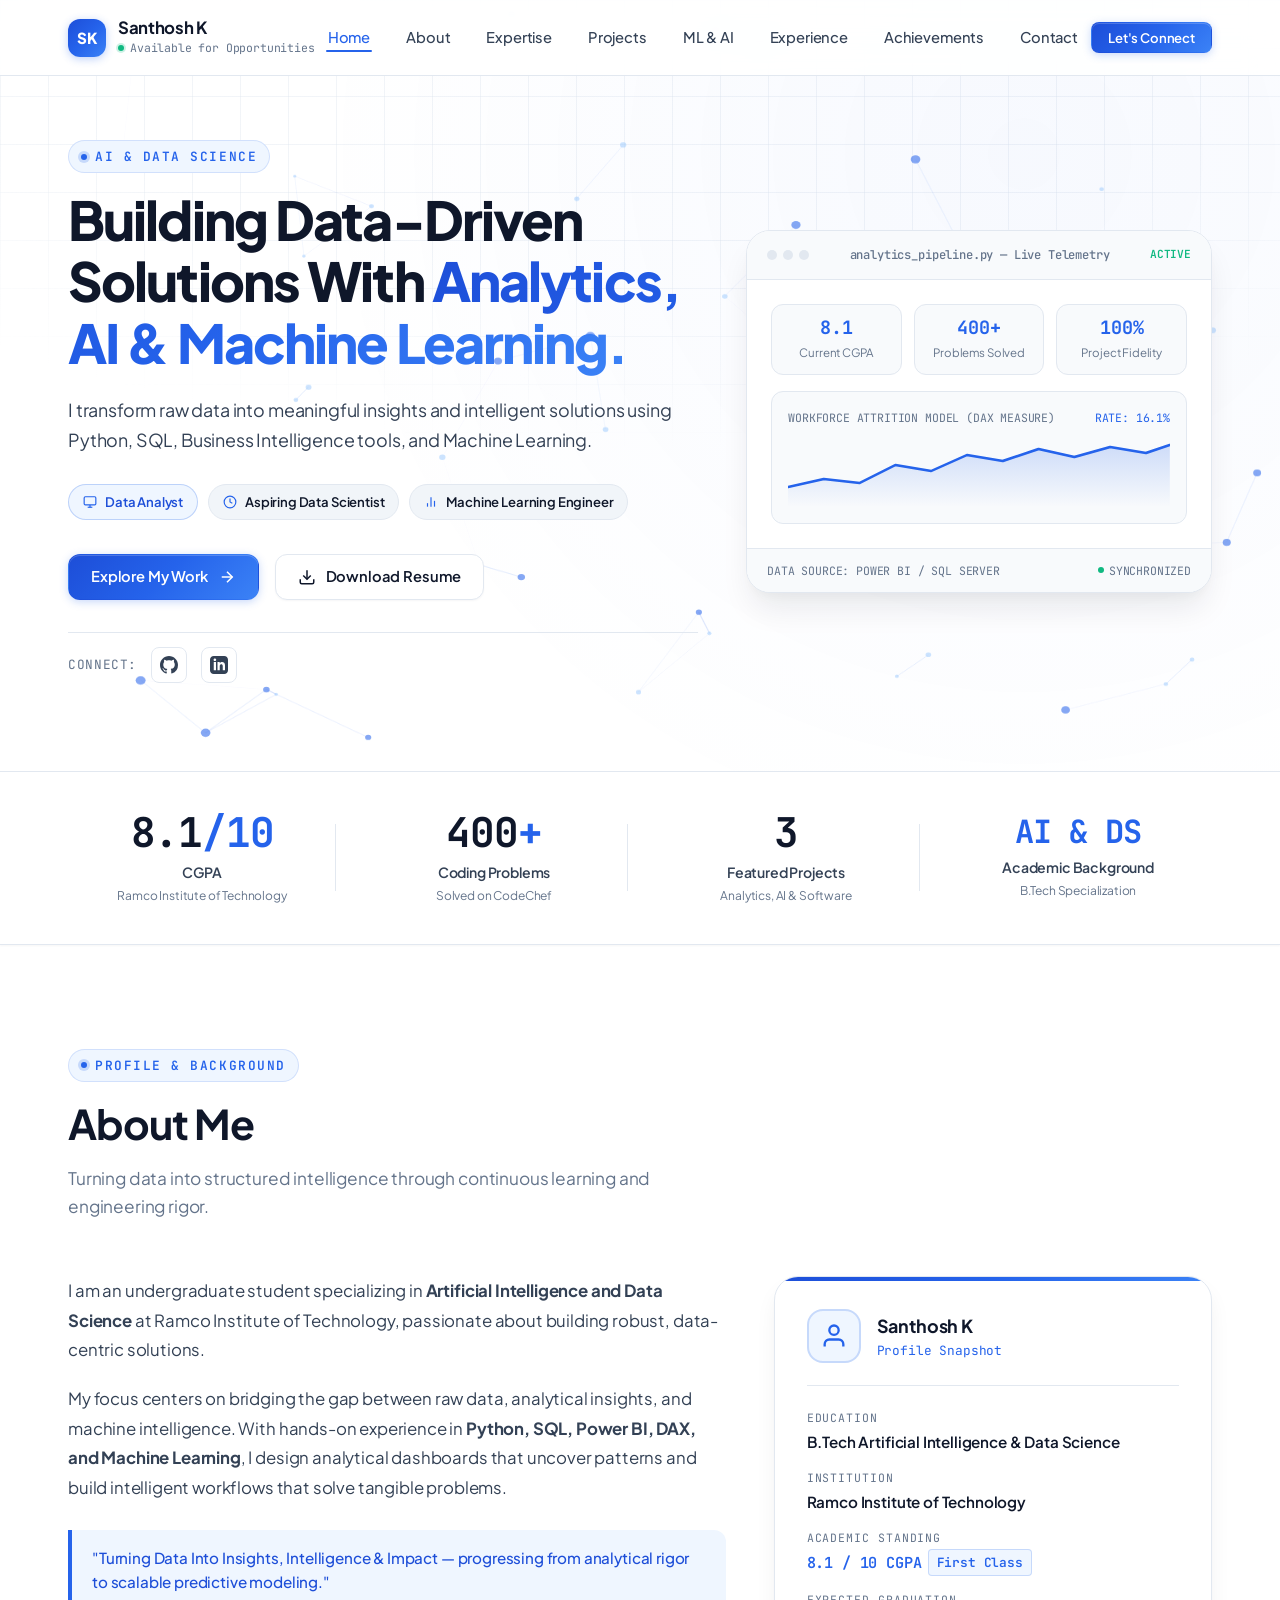
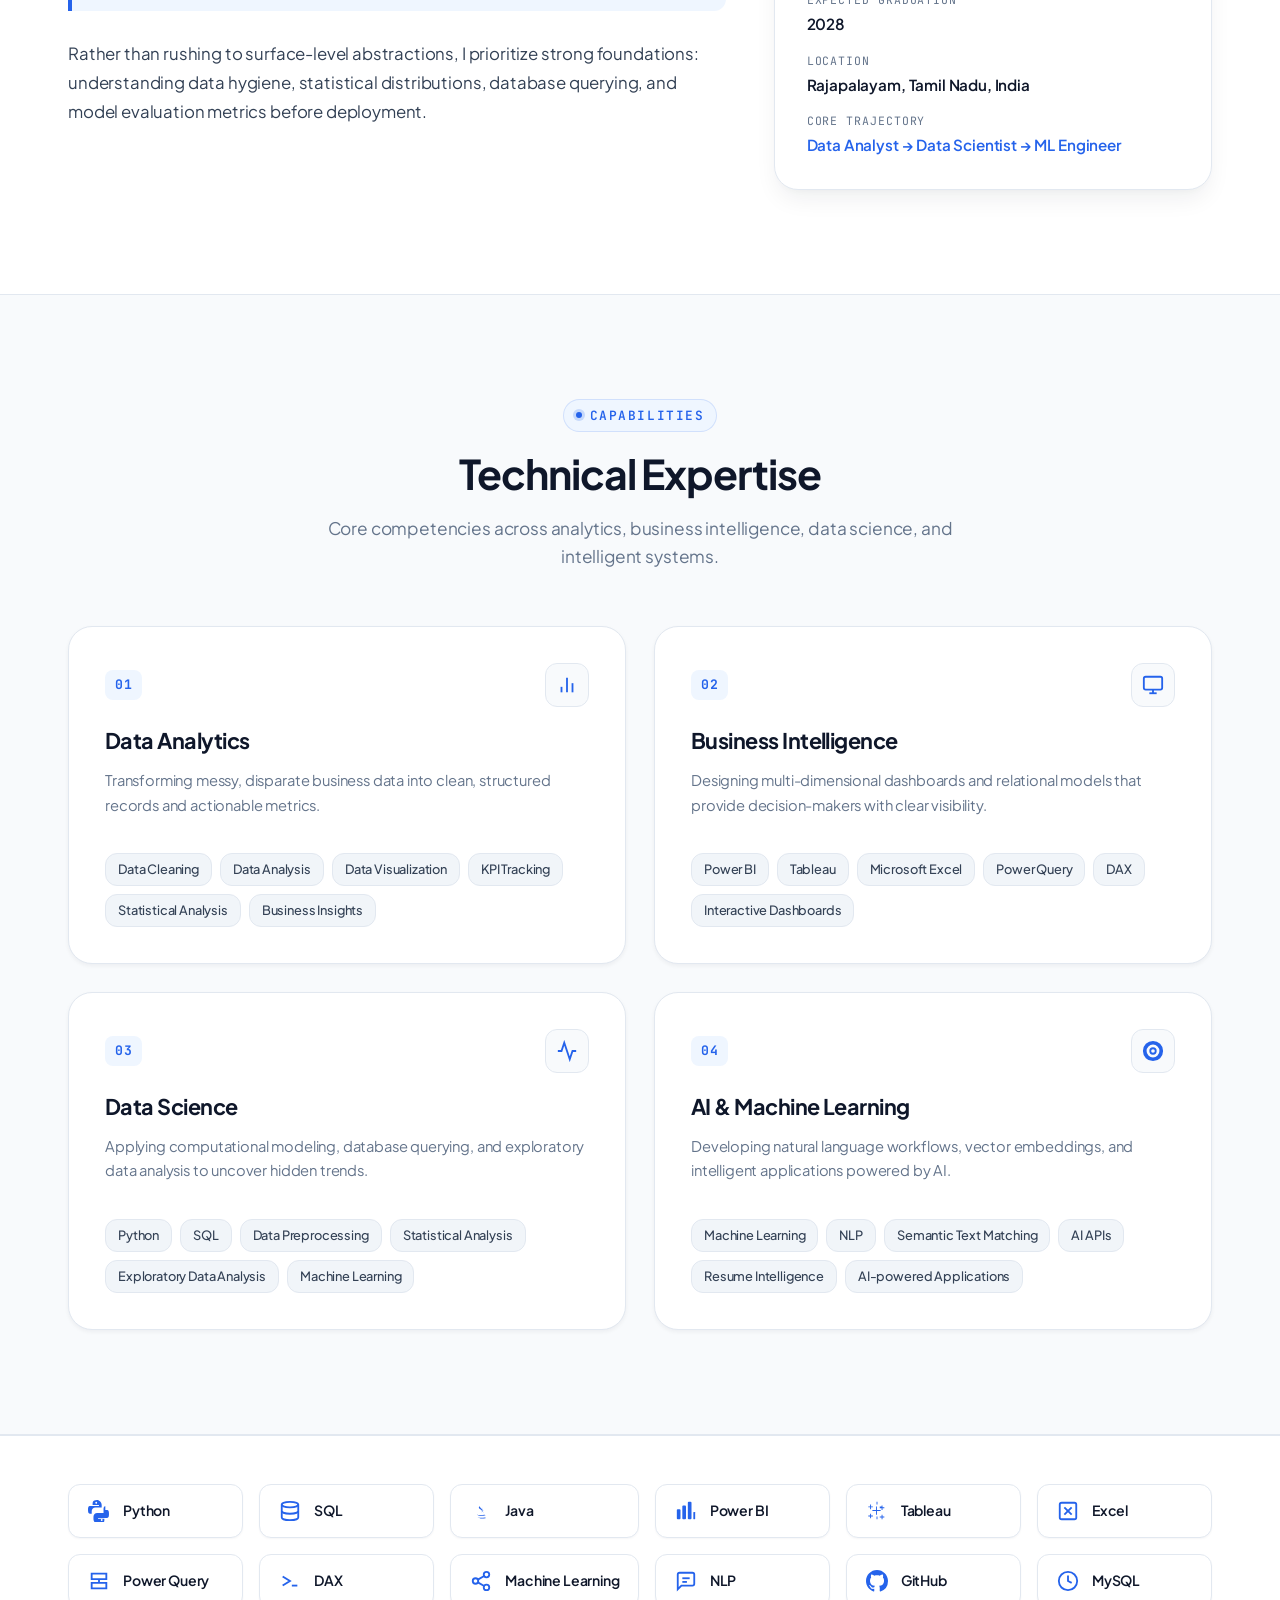
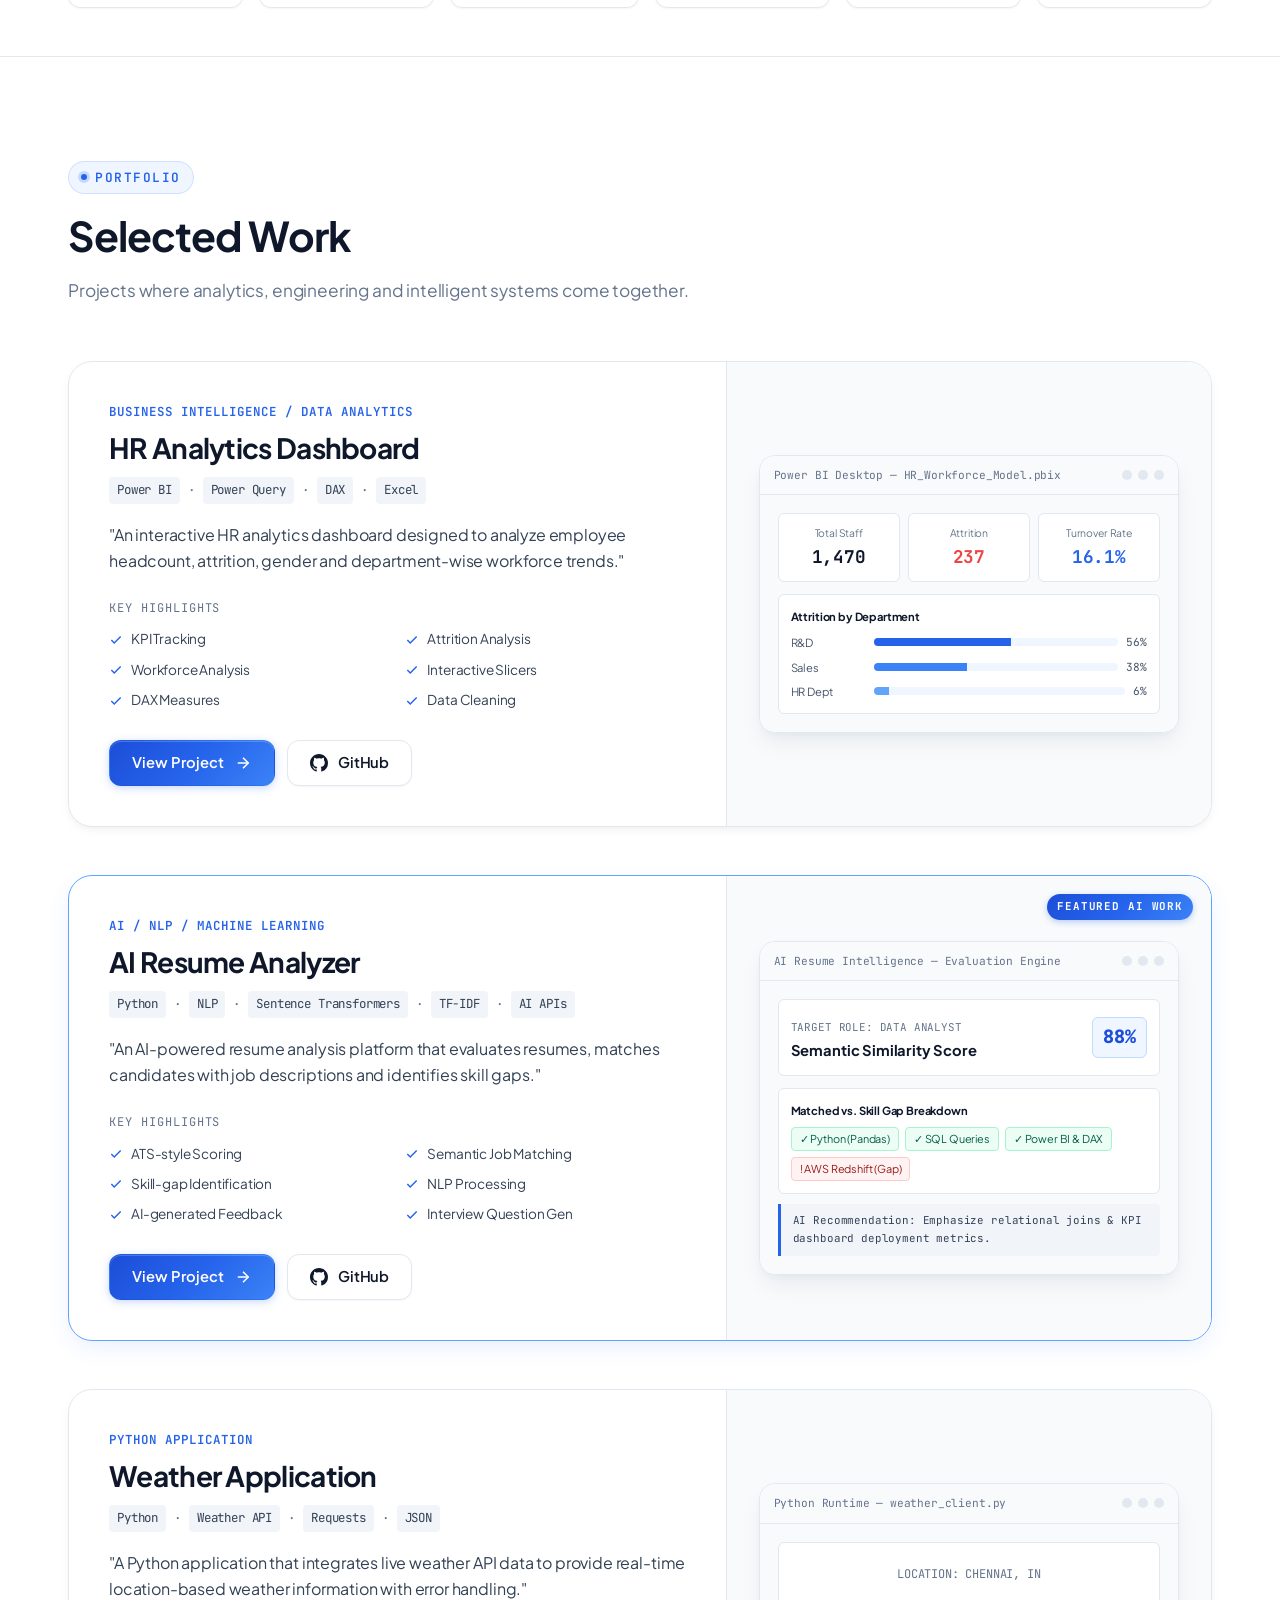
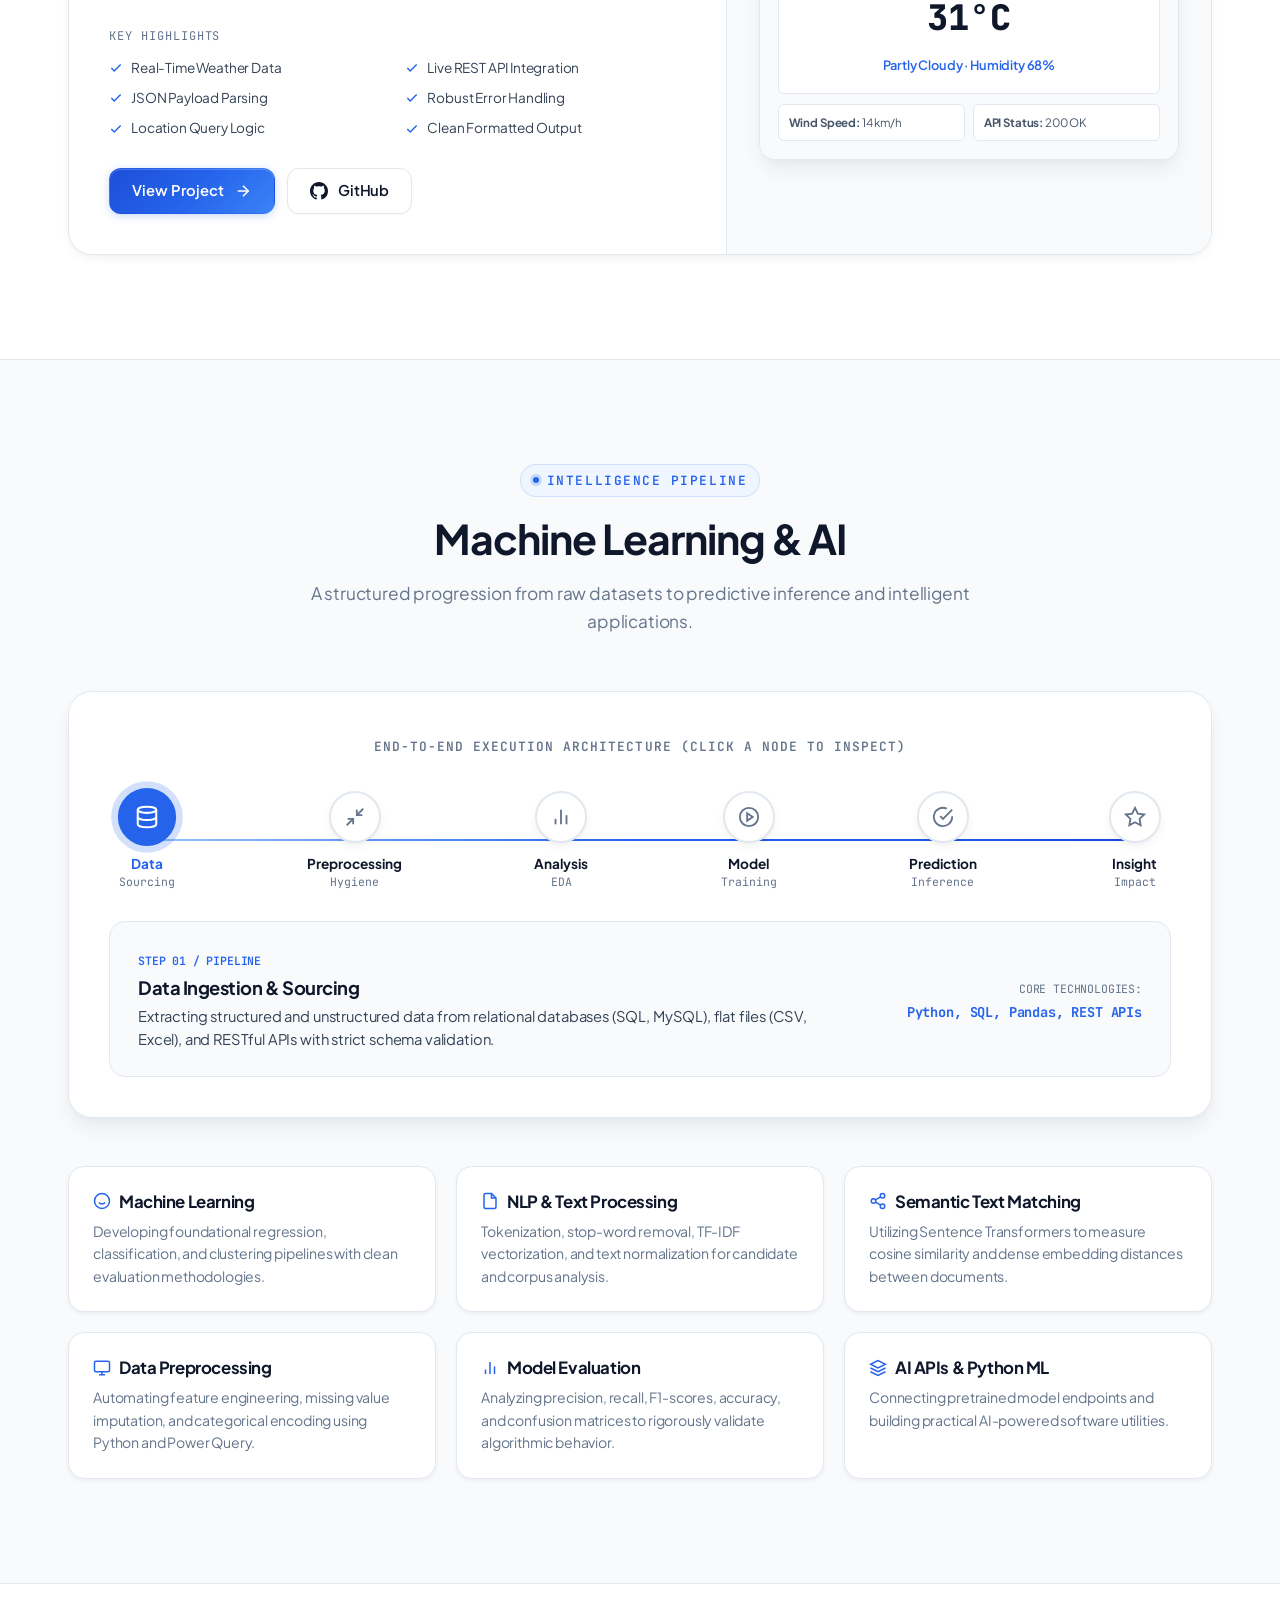
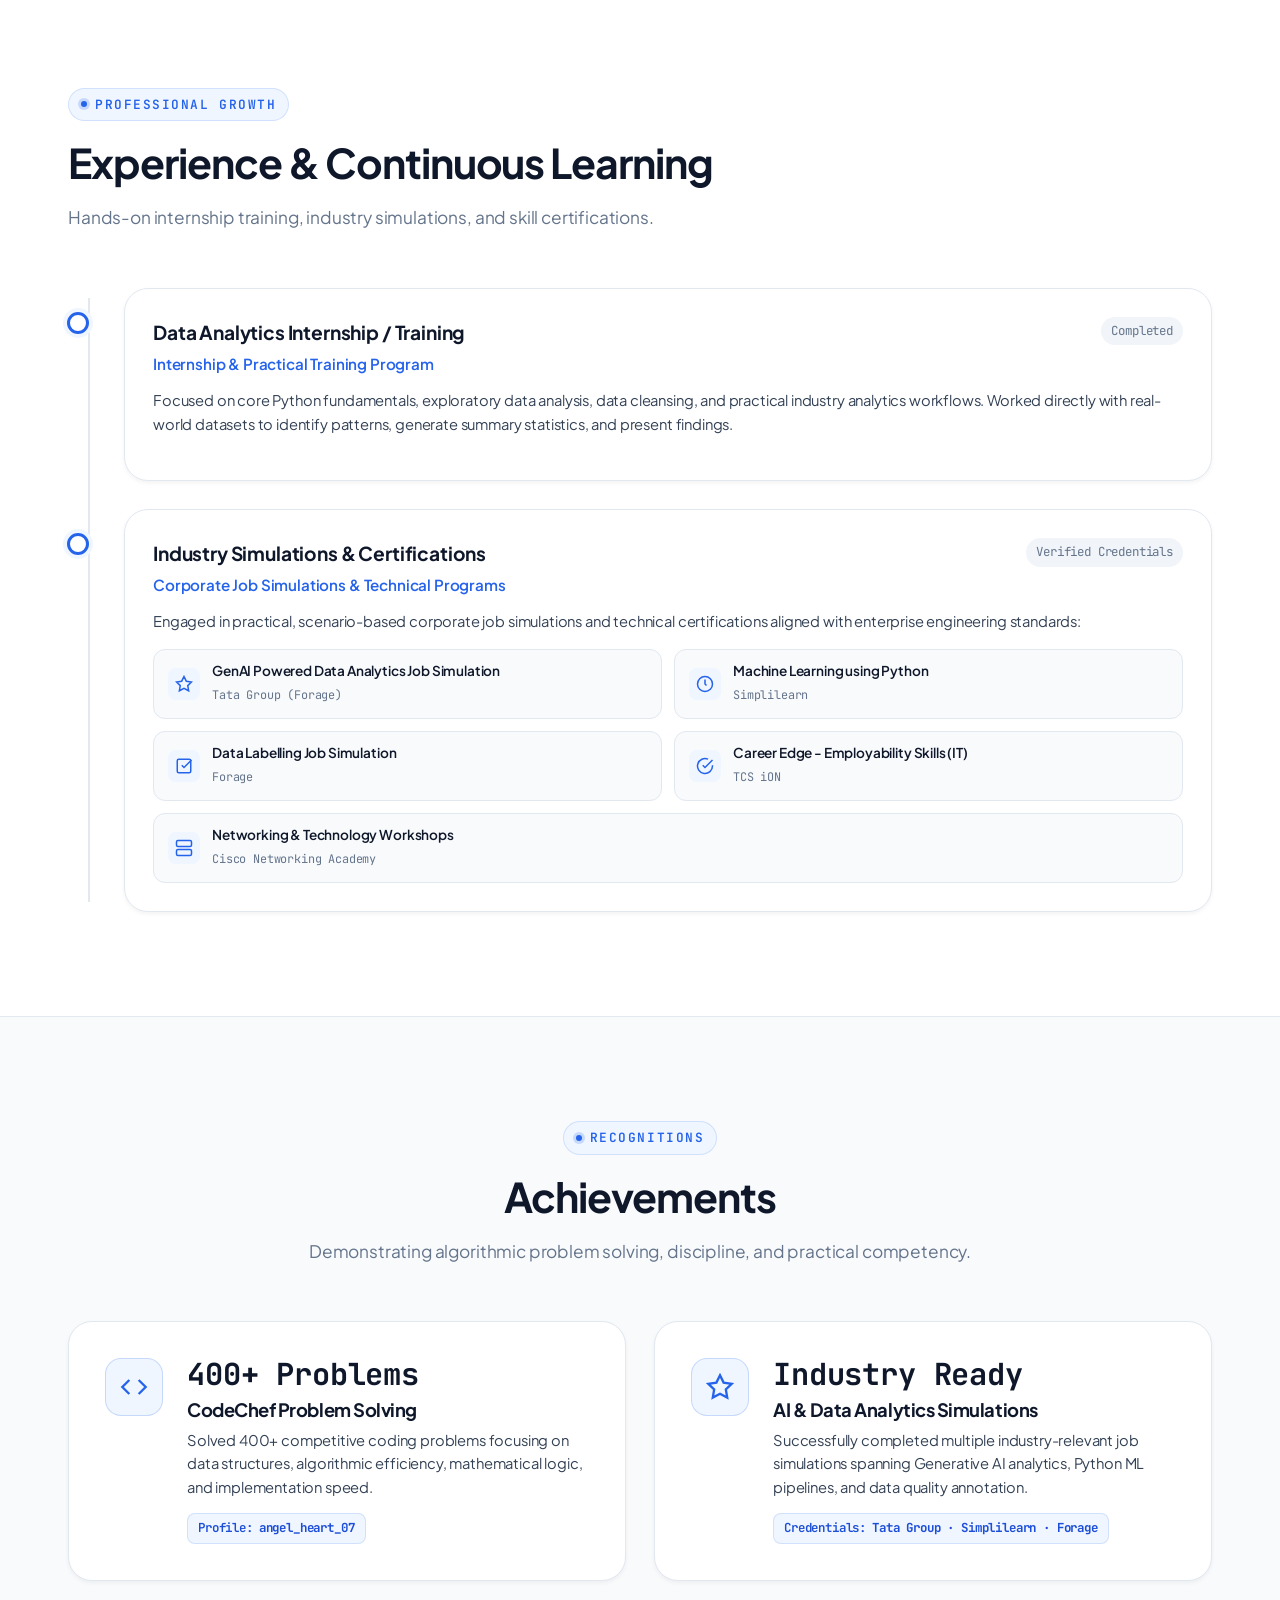
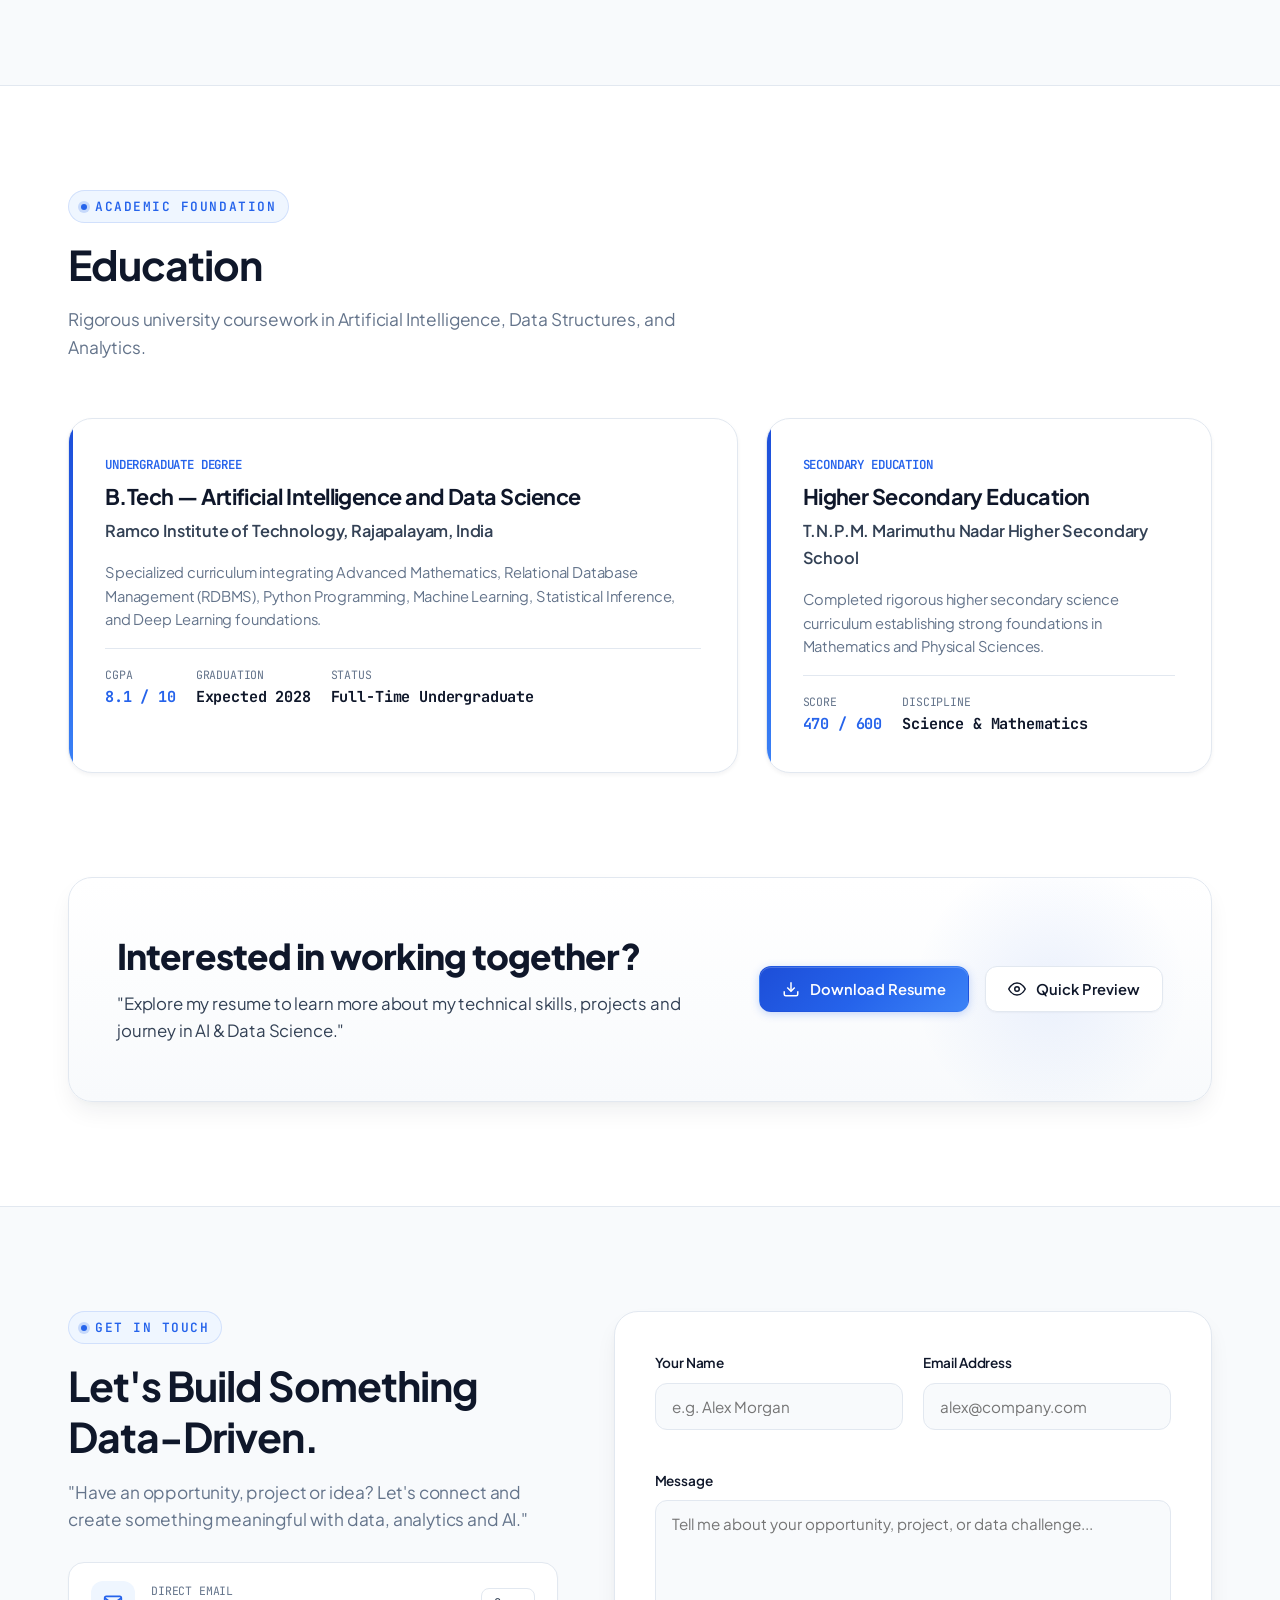
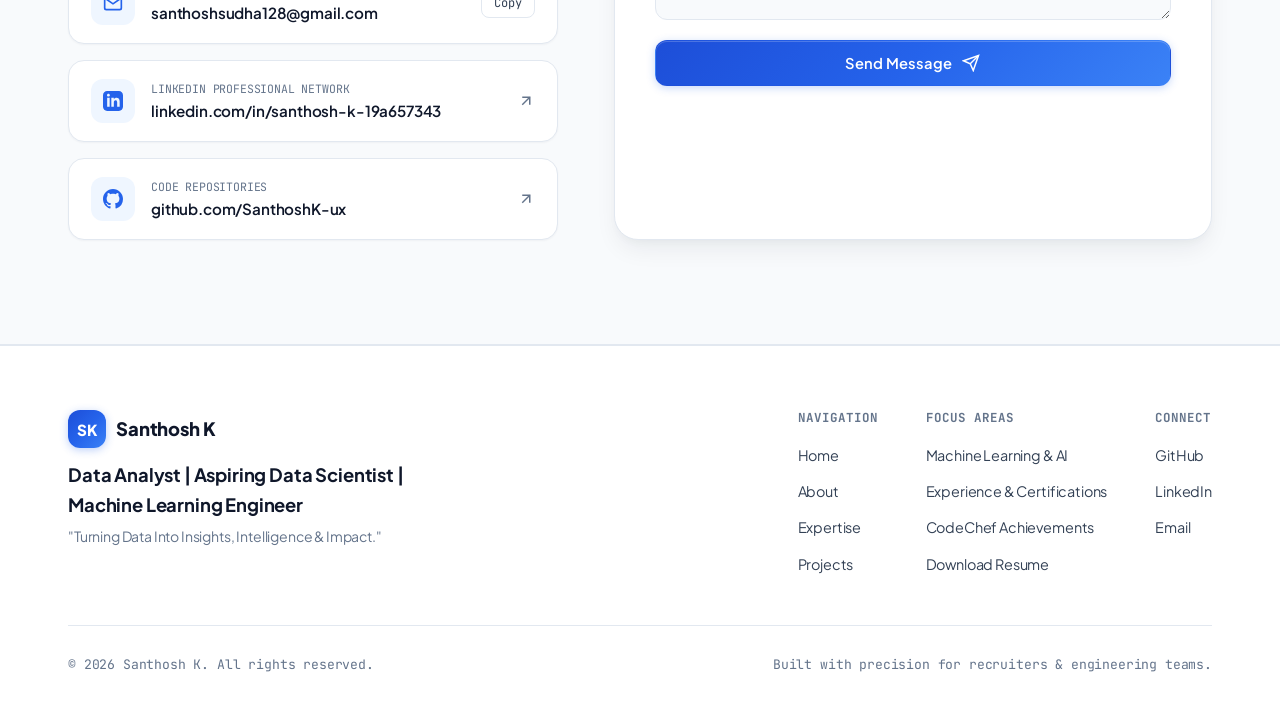
==== index.html @ 8a950679 "feat: premium production-ready personal portfolio for Santhosh K" ====
<!DOCTYPE html>
<html lang="en">
<head>
  <meta charset="UTF-8">
  <meta name="viewport" content="width=device-width, initial-scale=1.0">
  
  <!-- SEO & Social Meta Tags -->
  <title>Santhosh K | Data Analyst | Aspiring Data Scientist | Machine Learning Engineer</title>
  <meta name="description" content="Portfolio of Santhosh K — Data Analyst, Aspiring Data Scientist and Machine Learning Engineer focused on Python, SQL, Power BI, Machine Learning and AI.">
  <meta name="author" content="Santhosh K">
  <meta name="keywords" content="Santhosh K, Data Analyst, Aspiring Data Scientist, Machine Learning Engineer, Power BI, Python, SQL, DAX, AI, Ramco Institute of Technology">

  <!-- Open Graph / Facebook -->
  <meta property="og:type" content="website">
  <meta property="og:title" content="Santhosh K | Data Analyst | Aspiring Data Scientist | Machine Learning Engineer">
  <meta property="og:description" content="Turning Data Into Insights, Intelligence & Impact. Building data-driven solutions with Analytics, AI & Machine Learning.">
  <meta property="og:url" content="https://github.com/SanthoshK-ux">

  <!-- Fonts: Plus Jakarta Sans & JetBrains Mono -->
  <link rel="preconnect" href="https://fonts.googleapis.com">
  <link rel="preconnect" href="https://fonts.gstatic.com" crossorigin>
  <link href="https://fonts.googleapis.com/css2?family=Plus+Jakarta+Sans:wght@400;500;600;700;800&family=JetBrains+Mono:wght@400;500;600;700&display=swap" rel="stylesheet">

  <!-- Stylesheets -->
  <link rel="stylesheet" href="css/style.css">
  <link rel="stylesheet" href="css/responsive.css">

  <!-- Schema.org JSON-LD -->
  <script type="application/ld+json">
  {
    "@context": "https://schema.org",
    "@type": "Person",
    "name": "Santhosh K",
    "jobTitle": "Data Analyst | Aspiring Data Scientist | Machine Learning Engineer",
    "description": "Technically strong AI & Data Science student building real-world solutions across Data Analytics, Data Science, Machine Learning and AI.",
    "email": "santhoshsudha128@gmail.com",
    "url": "https://github.com/SanthoshK-ux",
    "sameAs": [
      "https://github.com/SanthoshK-ux",
      "https://linkedin.com/in/santhosh-k-19a657343"
    ],
    "alumniOf": {
      "@type": "CollegeOrUniversity",
      "name": "Ramco Institute of Technology"
    }
  }
  </script>
</head>
<body>

  <!-- ==========================================================================
       Sticky Premium Navbar
       ========================================================================== -->
  <header class="site-header" id="navbar">
    <div class="container nav-container">
      <!-- Monogram Brand Logo -->
      <a href="#home" class="brand" aria-label="Santhosh K Home">
        <div class="monogram">SK</div>
        <div class="brand-text">
          <span class="brand-name">Santhosh K</span>
          <span class="brand-status">
            <span class="status-indicator"></span>
            Available for Opportunities
          </span>
        </div>
      </a>

      <!-- Desktop Navigation Menu -->
      <nav aria-label="Main Navigation">
        <ul class="nav-menu" id="nav-menu">
          <li><a href="#home" class="nav-link active">Home</a></li>
          <li><a href="#about" class="nav-link">About</a></li>
          <li><a href="#expertise" class="nav-link">Expertise</a></li>
          <li><a href="#projects" class="nav-link">Projects</a></li>
          <li><a href="#machine-learning" class="nav-link">ML &amp; AI</a></li>
          <li><a href="#experience" class="nav-link">Experience</a></li>
          <li><a href="#achievements" class="nav-link">Achievements</a></li>
          <li><a href="#contact" class="nav-link">Contact</a></li>
        </ul>
      </nav>

      <!-- Right Header Actions -->
      <div class="nav-actions">
        <a href="#contact" class="btn btn-primary btn-sm">Let's Connect</a>
        <button class="mobile-menu-btn" id="mobile-menu-btn" aria-label="Toggle navigation menu" aria-expanded="false">
          <svg fill="none" stroke="currentColor" stroke-width="2" viewBox="0 0 24 24">
            <line x1="3" y1="12" x2="21" y2="12"></line>
            <line x1="3" y1="6" x2="21" y2="6"></line>
            <line x1="3" y1="18" x2="21" y2="18"></line>
          </svg>
        </button>
      </div>
    </div>
  </header>

  <main>
    <!-- ==========================================================================
         Hero Section
         ========================================================================== -->
    <section class="hero" id="home">
      <!-- Background Abstract Data Canvas -->
      <canvas id="hero-canvas"></canvas>

      <div class="container hero-grid">
        <div class="hero-content">
          <!-- Small Label -->
          <div class="eyebrow">
            <span class="eyebrow-dot"></span>
            AI &amp; DATA SCIENCE
          </div>

          <!-- Main Heading -->
          <h1 class="hero-heading">
            Building Data-Driven Solutions With <span class="highlight">Analytics, AI &amp; Machine Learning.</span>
          </h1>

          <!-- Supporting Text -->
          <p class="hero-lead">
            I transform raw data into meaningful insights and intelligent solutions using Python, SQL, Business Intelligence tools, and Machine Learning.
          </p>

          <!-- Professional Role Badges -->
          <div class="role-badges">
            <div class="role-badge primary">
              <svg fill="none" stroke="currentColor" stroke-width="2" viewBox="0 0 24 24">
                <rect x="2" y="3" width="20" height="14" rx="2" ry="2"></rect>
                <line x1="8" y1="21" x2="16" y2="21"></line>
                <line x1="12" y1="17" x2="12" y2="21"></line>
              </svg>
              Data Analyst
            </div>
            <div class="role-badge">
              <svg fill="none" stroke="currentColor" stroke-width="2" viewBox="0 0 24 24">
                <circle cx="12" cy="12" r="10"></circle>
                <path d="M12 6v6l4 2"></path>
              </svg>
              Aspiring Data Scientist
            </div>
            <div class="role-badge">
              <svg fill="none" stroke="currentColor" stroke-width="2" viewBox="0 0 24 24">
                <path d="M18 20V10"></path>
                <path d="M12 20V4"></path>
                <path d="M6 20v-6"></path>
              </svg>
              Machine Learning Engineer
            </div>
          </div>

          <!-- CTAs -->
          <div class="hero-ctas">
            <a href="#projects" class="btn btn-primary">
              Explore My Work
              <svg class="btn-icon" fill="none" stroke="currentColor" stroke-width="2" viewBox="0 0 24 24">
                <line x1="5" y1="12" x2="19" y2="12"></line>
                <polyline points="12 5 19 12 12 19"></polyline>
              </svg>
            </a>
            <a href="resume.html" class="btn btn-secondary" target="_blank" rel="noopener">
              <svg class="btn-icon" fill="none" stroke="currentColor" stroke-width="2" viewBox="0 0 24 24">
                <path d="M21 15v4a2 2 0 0 1-2 2H5a2 2 0 0 1-2-2v-4"></path>
                <polyline points="7 10 12 15 17 10"></polyline>
                <line x1="12" y1="15" x2="12" y2="3"></line>
              </svg>
              Download Resume
            </a>
          </div>

          <!-- Social Links -->
          <div class="hero-socials">
            <span class="hero-social-label">Connect:</span>
            <a href="https://github.com/SanthoshK-ux" target="_blank" rel="noopener" class="social-link" aria-label="GitHub Profile">
              <svg fill="currentColor" viewBox="0 0 24 24">
                <path d="M12 0C5.37 0 0 5.37 0 12c0 5.31 3.435 9.795 8.205 11.385.6.105.825-.255.825-.57 0-.285-.015-1.23-.015-2.235-3.015.555-3.795-.735-4.035-1.41-.135-.345-.72-1.41-1.23-1.695-.42-.225-1.02-.78-.015-.795.945-.015 1.62.87 1.845 1.23 1.08 1.815 2.805 1.305 3.495.99.105-.78.42-1.305.765-1.605-2.67-.3-5.46-1.335-5.46-5.925 0-1.305.465-2.385 1.23-3.225-.12-.3-.54-1.53.12-3.18 0 0 1.005-.315 3.3 1.23.96-.27 1.98-.405 3-.405s2.04.135 3 .405c2.295-1.56 3.3-1.23 3.3-1.23.66 1.65.24 2.88.12 3.18.765.84 1.23 1.905 1.23 3.225 0 4.605-2.805 5.625-5.475 5.925.435.375.81 1.095.81 2.22 0 1.605-.015 2.895-.015 3.3 0 .315.225.69.825.57A12.02 12.02 0 0024 12c0-6.63-5.37-12-12-12z"/>
              </svg>
            </a>
            <a href="https://linkedin.com/in/santhosh-k-19a657343" target="_blank" rel="noopener" class="social-link" aria-label="LinkedIn Profile">
              <svg fill="currentColor" viewBox="0 0 24 24">
                <path d="M19 0h-14c-2.761 0-5 2.239-5 5v14c0 2.761 2.239 5 5 5h14c2.762 0 5-2.239 5-5v-14c0-2.761-2.238-5-5-5zm-11 19h-3v-11h3v11zm-1.5-12.268c-.966 0-1.75-.79-1.75-1.764s.784-1.764 1.75-1.764 1.75.79 1.75 1.764-.783 1.764-1.75 1.764zm13.5 12.268h-3v-5.604c0-3.368-4-3.113-4 0v5.604h-3v-11h3v1.765c1.396-2.586 7-2.777 7 2.476v6.759z"/>
              </svg>
            </a>
          </div>
        </div>

        <!-- Hero Right Side - Live Product / Analytics Visual Card -->
        <div class="hero-visual-card">
          <div class="card-topbar">
            <div class="window-dots">
              <span></span>
              <span></span>
              <span></span>
            </div>
            <span class="card-topbar-title">analytics_pipeline.py — Live Telemetry</span>
            <span style="font-size: 0.7rem; color: #10B981; font-family: var(--font-mono); font-weight: 600;">ACTIVE</span>
          </div>

          <div class="card-body">
            <div class="pipeline-mini-preview">
              <div class="pipeline-kpis">
                <div class="pipeline-kpi">
                  <div class="pipeline-kpi-val">8.1</div>
                  <div class="pipeline-kpi-label">Current CGPA</div>
                </div>
                <div class="pipeline-kpi">
                  <div class="pipeline-kpi-val">400+</div>
                  <div class="pipeline-kpi-label">Problems Solved</div>
                </div>
                <div class="pipeline-kpi">
                  <div class="pipeline-kpi-val">100%</div>
                  <div class="pipeline-kpi-label">Project Fidelity</div>
                </div>
              </div>

              <!-- Sparkline Visual -->
              <div class="pipeline-graph">
                <div class="graph-label">
                  <span>WORKFORCE ATTRITION MODEL (DAX MEASURE)</span>
                  <span style="color: var(--accent-blue);">RATE: 16.1%</span>
                </div>
                <svg class="sparkline-svg" viewBox="0 0 320 70" preserveAspectRatio="none">
                  <!-- Gradient definition -->
                  <defs>
                    <linearGradient id="sparkline-fill" x1="0" y1="0" x2="0" y2="1">
                      <stop offset="0%" stop-color="#2563EB" stop-opacity="0.2"/>
                      <stop offset="100%" stop-color="#2563EB" stop-opacity="0.0"/>
                    </linearGradient>
                  </defs>
                  <!-- Area fill -->
                  <path d="M0,50 L30,42 L60,46 L90,28 L120,34 L150,18 L180,24 L210,12 L240,20 L270,10 L300,16 L320,8 L320,70 L0,70 Z" fill="url(#sparkline-fill)"/>
                  <!-- Stroke line -->
                  <polyline fill="none" stroke="#2563EB" stroke-width="2.5" stroke-linecap="round" stroke-linejoin="round"
                    points="0,50 30,42 60,46 90,28 120,34 150,18 180,24 210,12 240,20 270,10 300,16 320,8"/>
                </svg>
              </div>
            </div>
          </div>

          <div class="card-foot">
            <span>DATA SOURCE: POWER BI / SQL SERVER</span>
            <span style="display: flex; align-items: center; gap: 5px;">
              <span style="width: 6px; height: 6px; border-radius: 50%; background-color: #10B981;"></span>
              SYNCHRONIZED
            </span>
          </div>
        </div>
      </div>
    </section>

    <!-- ==========================================================================
         Trust / Quick Stats Strip
         ========================================================================== -->
    <section class="stats-strip" aria-label="Key Statistics">
      <div class="container">
        <div class="stats-grid">
          <!-- Stat 1: CGPA -->
          <div class="stat-item">
            <div class="stat-number">
              <span data-target="8.1" data-decimal="true" class="stat-number">8.1</span>
              <span class="stat-accent">/10</span>
            </div>
            <div class="stat-label">CGPA</div>
            <div class="stat-desc">Ramco Institute of Technology</div>
          </div>

          <!-- Stat 2: Coding Problems -->
          <div class="stat-item">
            <div class="stat-number">
              <span data-target="400" class="stat-number">400</span>
              <span class="stat-accent">+</span>
            </div>
            <div class="stat-label">Coding Problems</div>
            <div class="stat-desc">Solved on CodeChef</div>
          </div>

          <!-- Stat 3: Featured Projects -->
          <div class="stat-item">
            <div class="stat-number">
              <span data-target="3" class="stat-number">3</span>
            </div>
            <div class="stat-label">Featured Projects</div>
            <div class="stat-desc">Analytics, AI &amp; Software</div>
          </div>

          <!-- Stat 4: Academic Background -->
          <div class="stat-item">
            <div class="stat-number" style="font-size: clamp(1.6rem, 2.5vw, 2.2rem);">
              <span class="stat-accent">AI &amp; DS</span>
            </div>
            <div class="stat-label">Academic Background</div>
            <div class="stat-desc">B.Tech Specialization</div>
          </div>
        </div>
      </div>
    </section>

    <!-- ==========================================================================
         About Me Section
         ========================================================================== -->
    <section class="section" id="about">
      <div class="container">
        <div class="section-header">
          <div class="eyebrow">
            <span class="eyebrow-dot"></span>
            Profile &amp; Background
          </div>
          <h2 class="section-title">About Me</h2>
          <p class="section-subtitle">
            Turning data into structured intelligence through continuous learning and engineering rigor.
          </p>
        </div>

        <div class="about-grid">
          <!-- Left Column: Narrative -->
          <div class="about-narrative">
            <p>
              I am an undergraduate student specializing in <strong>Artificial Intelligence and Data Science</strong> at Ramco Institute of Technology, passionate about building robust, data-centric solutions.
            </p>
            <p>
              My focus centers on bridging the gap between raw data, analytical insights, and machine intelligence. With hands-on experience in <strong>Python, SQL, Power BI, DAX, and Machine Learning</strong>, I design analytical dashboards that uncover patterns and build intelligent workflows that solve tangible problems.
            </p>
            <div class="about-highlight-box">
              <p>
                "Turning Data Into Insights, Intelligence &amp; Impact — progressing from analytical rigor to scalable predictive modeling."
              </p>
            </div>
            <p>
              Rather than rushing to surface-level abstractions, I prioritize strong foundations: understanding data hygiene, statistical distributions, database querying, and model evaluation metrics before deployment.
            </p>
          </div>

          <!-- Right Column: Profile Snapshot Card -->
          <div class="profile-card">
            <div class="profile-card-header">
              <div class="profile-avatar">
                <svg fill="none" stroke="currentColor" stroke-width="2" viewBox="0 0 24 24">
                  <path d="M20 21v-2a4 4 0 0 0-4-4H8a4 4 0 0 0-4 4v2"></path>
                  <circle cx="12" cy="7" r="4"></circle>
                </svg>
              </div>
              <div>
                <div class="profile-title">Santhosh K</div>
                <div class="profile-subtitle">Profile Snapshot</div>
              </div>
            </div>

            <div class="profile-rows">
              <div class="profile-row">
                <span class="profile-row-label">Education</span>
                <span class="profile-row-value">B.Tech Artificial Intelligence &amp; Data Science</span>
              </div>

              <div class="profile-row">
                <span class="profile-row-label">Institution</span>
                <span class="profile-row-value">Ramco Institute of Technology</span>
              </div>

              <div class="profile-row">
                <span class="profile-row-label">Academic Standing</span>
                <span class="profile-row-value highlight-cgpa">
                  8.1 / 10 CGPA
                  <span class="cgpa-tag">First Class</span>
                </span>
              </div>

              <div class="profile-row">
                <span class="profile-row-label">Expected Graduation</span>
                <span class="profile-row-value">2028</span>
              </div>

              <div class="profile-row">
                <span class="profile-row-label">Location</span>
                <span class="profile-row-value">Rajapalayam, Tamil Nadu, India</span>
              </div>

              <div class="profile-row">
                <span class="profile-row-label">Core Trajectory</span>
                <span class="profile-row-value" style="color: var(--accent-blue);">Data Analyst → Data Scientist → ML Engineer</span>
              </div>
            </div>
          </div>
        </div>
      </div>
    </section>

    <!-- ==========================================================================
         Expertise Section
         ========================================================================== -->
    <section class="section section-alt" id="expertise">
      <div class="container">
        <div class="section-header center">
          <div class="eyebrow">
            <span class="eyebrow-dot"></span>
            Capabilities
          </div>
          <h2 class="section-title">Technical Expertise</h2>
          <p class="section-subtitle">
            Core competencies across analytics, business intelligence, data science, and intelligent systems.
          </p>
        </div>

        <div class="capabilities-grid">
          <!-- Card 01: Data Analytics -->
          <div class="capability-card">
            <div class="capability-top">
              <span class="capability-number">01</span>
              <div class="capability-icon-wrap">
                <svg fill="none" stroke="currentColor" stroke-width="2" viewBox="0 0 24 24">
                  <line x1="18" y1="20" x2="18" y2="10"></line>
                  <line x1="12" y1="20" x2="12" y2="4"></line>
                  <line x1="6" y1="20" x2="6" y2="14"></line>
                </svg>
              </div>
            </div>
            <h3 class="capability-title">Data Analytics</h3>
            <p style="color: var(--text-muted); font-size: 0.92rem; margin-bottom: 16px;">
              Transforming messy, disparate business data into clean, structured records and actionable metrics.
            </p>
            <div class="capability-pills">
              <span class="capability-pill">Data Cleaning</span>
              <span class="capability-pill">Data Analysis</span>
              <span class="capability-pill">Data Visualization</span>
              <span class="capability-pill">KPI Tracking</span>
              <span class="capability-pill">Statistical Analysis</span>
              <span class="capability-pill">Business Insights</span>
            </div>
          </div>

          <!-- Card 02: Business Intelligence -->
          <div class="capability-card">
            <div class="capability-top">
              <span class="capability-number">02</span>
              <div class="capability-icon-wrap">
                <svg fill="none" stroke="currentColor" stroke-width="2" viewBox="0 0 24 24">
                  <rect x="2" y="3" width="20" height="14" rx="2" ry="2"></rect>
                  <line x1="8" y1="21" x2="16" y2="21"></line>
                  <line x1="12" y1="17" x2="12" y2="21"></line>
                </svg>
              </div>
            </div>
            <h3 class="capability-title">Business Intelligence</h3>
            <p style="color: var(--text-muted); font-size: 0.92rem; margin-bottom: 16px;">
              Designing multi-dimensional dashboards and relational models that provide decision-makers with clear visibility.
            </p>
            <div class="capability-pills">
              <span class="capability-pill">Power BI</span>
              <span class="capability-pill">Tableau</span>
              <span class="capability-pill">Microsoft Excel</span>
              <span class="capability-pill">Power Query</span>
              <span class="capability-pill">DAX</span>
              <span class="capability-pill">Interactive Dashboards</span>
            </div>
          </div>

          <!-- Card 03: Data Science -->
          <div class="capability-card">
            <div class="capability-top">
              <span class="capability-number">03</span>
              <div class="capability-icon-wrap">
                <svg fill="none" stroke="currentColor" stroke-width="2" viewBox="0 0 24 24">
                  <polyline points="22 12 18 12 15 21 9 3 6 12 2 12"></polyline>
                </svg>
              </div>
            </div>
            <h3 class="capability-title">Data Science</h3>
            <p style="color: var(--text-muted); font-size: 0.92rem; margin-bottom: 16px;">
              Applying computational modeling, database querying, and exploratory data analysis to uncover hidden trends.
            </p>
            <div class="capability-pills">
              <span class="capability-pill">Python</span>
              <span class="capability-pill">SQL</span>
              <span class="capability-pill">Data Preprocessing</span>
              <span class="capability-pill">Statistical Analysis</span>
              <span class="capability-pill">Exploratory Data Analysis</span>
              <span class="capability-pill">Machine Learning</span>
            </div>
          </div>

          <!-- Card 04: AI & Machine Learning -->
          <div class="capability-card">
            <div class="capability-top">
              <span class="capability-number">04</span>
              <div class="capability-icon-wrap">
                <svg fill="none" stroke="currentColor" stroke-width="2" viewBox="0 0 24 24">
                  <path d="M12 2a10 10 0 1 0 10 10A10 10 0 0 0 12 2zm0 18a8 8 0 1 1 8-8 8 8 0 0 1-8 8z"></path>
                  <circle cx="12" cy="12" r="3"></circle>
                </svg>
              </div>
            </div>
            <h3 class="capability-title">AI &amp; Machine Learning</h3>
            <p style="color: var(--text-muted); font-size: 0.92rem; margin-bottom: 16px;">
              Developing natural language workflows, vector embeddings, and intelligent applications powered by AI.
            </p>
            <div class="capability-pills">
              <span class="capability-pill">Machine Learning</span>
              <span class="capability-pill">NLP</span>
              <span class="capability-pill">Semantic Text Matching</span>
              <span class="capability-pill">AI APIs</span>
              <span class="capability-pill">Resume Intelligence</span>
              <span class="capability-pill">AI-powered Applications</span>
            </div>
          </div>
        </div>
      </div>
    </section>

    <!-- ==========================================================================
         Technology Stack Section
         ========================================================================== -->
    <section class="tech-stack-section" aria-label="Technology Stack">
      <div class="container">
        <div class="tech-grid">
          <!-- Python -->
          <div class="tech-badge">
            <div class="tech-icon">
              <svg viewBox="0 0 24 24" width="22" height="22" fill="#2563EB">
                <path d="M11.922 0c-3.177 0-4.974.288-5.94 1.137-.968.848-.968 2.378-.968 4.316h6.908v.993H2.086c-1.938 0-2.086 2.383-2.086 4.32 0 1.938.148 4.32 2.086 4.32h1.968v-2.977c0-2.164 1.83-3.96 3.996-3.96h6.879V5.453c0-2.915-2.535-5.453-5.007-5.453zm-2.97 1.986a.994.994 0 1 1 0 1.987.994.994 0 0 1 0-1.987zm9.957 4.966c-1.938 0-1.968 2.378-1.968 4.316v2.977H9.96c-2.166 0-3.996 1.796-3.996 3.96v2.668c0 2.915 2.535 5.126 5.007 5.126 3.177 0 4.974-.288 5.94-1.137.968-.848.968-2.378.968-4.316h-6.908v-.993h9.836c1.938 0 2.086-2.383 2.086-4.32 0-1.938-.148-4.32-2.086-4.32H18.91V11.23h-.002v-4.28zm-3.97 13.904a.994.994 0 1 1 0 1.987.994.994 0 0 1 0-1.987z"/>
              </svg>
            </div>
            <span class="tech-name">Python</span>
          </div>

          <!-- SQL -->
          <div class="tech-badge">
            <div class="tech-icon">
              <svg viewBox="0 0 24 24" width="22" height="22" fill="none" stroke="#2563EB" stroke-width="2">
                <ellipse cx="12" cy="5" rx="9" ry="3"></ellipse>
                <path d="M21 12c0 1.66-4 3-9 3s-9-1.34-9-3"></path>
                <path d="M3 5v14c0 1.66 4 3 9 3s9-1.34 9-3V5"></path>
              </svg>
            </div>
            <span class="tech-name">SQL</span>
          </div>

          <!-- Java -->
          <div class="tech-badge">
            <div class="tech-icon">
              <svg viewBox="0 0 24 24" width="22" height="22" fill="#2563EB">
                <path d="M8.851 18.56s-.917.534.667.708c2.309.253 4.103.205 6.787-.22 0 0 .58.359 1.278.472-3.834 1.34-8.732.612-8.732-.96zm-1.02-3.132s-.886.691.559.883c1.886.25 4.67.241 7.734-.213 0 0 .398.383.993.469-4.545 1.258-9.286.417-9.286-1.139zm7.042-3.818c.615 1.583-1.637 3.013-1.637 3.013s2.213-.807 1.637-2.355c-.521-1.396-2.585-2.28-1.503-3.791.001 0-1.664 1.118 1.503 3.133zm-4.321-4.839s-2.127 1.503.284 3.036c1.886 1.196 2.915 2.126 1.886 3.659 0 0 1.637-1.169.83-2.616-.83-1.493-2.571-2.203-3.0-4.079z"/>
              </svg>
            </div>
            <span class="tech-name">Java</span>
          </div>

          <!-- Power BI -->
          <div class="tech-badge">
            <div class="tech-icon">
              <svg viewBox="0 0 24 24" width="22" height="22" fill="#2563EB">
                <rect x="2" y="10" width="4" height="11" rx="1"></rect>
                <rect x="8" y="6" width="4" height="15" rx="1"></rect>
                <rect x="14" y="2" width="4" height="19" rx="1"></rect>
                <rect x="20" y="13" width="2" height="8" rx="0.5"></rect>
              </svg>
            </div>
            <span class="tech-name">Power BI</span>
          </div>

          <!-- Tableau -->
          <div class="tech-badge">
            <div class="tech-icon">
              <svg viewBox="0 0 24 24" width="22" height="22" fill="#2563EB">
                <path d="M11.5 2v3h1V2h-1zm-6 3v2h2v1h-2v2h-1v-2h-2V7h2V5h1zm12.5 1v2h2v1h-2v2h-1V9h-2V7h2V6h1zM11 7v4H7v1h4v4h1v-4h4v-1h-4V7h-1zm-5.5 8v2h2v1h-2v2h-1v-2h-2v-1h2v-2h1zm12.5 1v2h2v1h-2v2h-1v-2h-2v-1h2v-2h1zM11.5 18v3h1v-3h-1z"/>
              </svg>
            </div>
            <span class="tech-name">Tableau</span>
          </div>

          <!-- Excel -->
          <div class="tech-badge">
            <div class="tech-icon">
              <svg viewBox="0 0 24 24" width="22" height="22" fill="none" stroke="#2563EB" stroke-width="2">
                <rect x="3" y="3" width="18" height="18" rx="2"></rect>
                <line x1="8" y1="8" x2="16" y2="16"></line>
                <line x1="16" y1="8" x2="8" y2="16"></line>
              </svg>
            </div>
            <span class="tech-name">Excel</span>
          </div>

          <!-- Power Query -->
          <div class="tech-badge">
            <div class="tech-icon">
              <svg viewBox="0 0 24 24" width="22" height="22" fill="none" stroke="#2563EB" stroke-width="2">
                <path d="M4 4h16v6H4z"></path>
                <path d="M4 14h16v6H4z"></path>
                <line x1="12" y1="10" x2="12" y2="14"></line>
              </svg>
            </div>
            <span class="tech-name">Power Query</span>
          </div>

          <!-- DAX -->
          <div class="tech-badge">
            <div class="tech-icon">
              <svg viewBox="0 0 24 24" width="22" height="22" fill="none" stroke="#2563EB" stroke-width="2">
                <path d="M4 7l8 5-8 5"></path>
                <line x1="14" y1="17" x2="20" y2="17"></line>
              </svg>
            </div>
            <span class="tech-name">DAX</span>
          </div>

          <!-- Machine Learning -->
          <div class="tech-badge">
            <div class="tech-icon">
              <svg viewBox="0 0 24 24" width="22" height="22" fill="none" stroke="#2563EB" stroke-width="2">
                <circle cx="18" cy="5" r="3"></circle>
                <circle cx="6" cy="12" r="3"></circle>
                <circle cx="18" cy="19" r="3"></circle>
                <line x1="8.59" y1="13.51" x2="15.42" y2="17.49"></line>
                <line x1="15.41" y1="6.51" x2="8.59" y2="10.49"></line>
              </svg>
            </div>
            <span class="tech-name">Machine Learning</span>
          </div>

          <!-- NLP -->
          <div class="tech-badge">
            <div class="tech-icon">
              <svg viewBox="0 0 24 24" width="22" height="22" fill="none" stroke="#2563EB" stroke-width="2">
                <path d="M21 15a2 2 0 0 1-2 2H7l-4 4V5a2 2 0 0 1 2-2h14a2 2 0 0 1 2 2z"></path>
                <line x1="8" y1="9" x2="16" y2="9"></line>
                <line x1="8" y1="13" x2="13" y2="13"></line>
              </svg>
            </div>
            <span class="tech-name">NLP</span>
          </div>

          <!-- GitHub -->
          <div class="tech-badge">
            <div class="tech-icon">
              <svg viewBox="0 0 24 24" width="22" height="22" fill="#2563EB">
                <path d="M12 0C5.37 0 0 5.37 0 12c0 5.31 3.435 9.795 8.205 11.385.6.105.825-.255.825-.57 0-.285-.015-1.23-.015-2.235-3.015.555-3.795-.735-4.035-1.41-.135-.345-.72-1.41-1.23-1.695-.42-.225-1.02-.78-.015-.795.945-.015 1.62.87 1.845 1.23 1.08 1.815 2.805 1.305 3.495.99.105-.78.42-1.305.765-1.605-2.67-.3-5.46-1.335-5.46-5.925 0-1.305.465-2.385 1.23-3.225-.12-.3-.54-1.53.12-3.18 0 0 1.005-.315 3.3 1.23.96-.27 1.98-.405 3-.405s2.04.135 3 .405c2.295-1.56 3.3-1.23 3.3-1.23.66 1.65.24 2.88.12 3.18.765.84 1.23 1.905 1.23 3.225 0 4.605-2.805 5.625-5.475 5.925.435.375.81 1.095.81 2.22 0 1.605-.015 2.895-.015 3.3 0 .315.225.69.825.57A12.02 12.02 0 0024 12c0-6.63-5.37-12-12-12z"/>
              </svg>
            </div>
            <span class="tech-name">GitHub</span>
          </div>

          <!-- MySQL -->
          <div class="tech-badge">
            <div class="tech-icon">
              <svg viewBox="0 0 24 24" width="22" height="22" fill="none" stroke="#2563EB" stroke-width="2">
                <circle cx="12" cy="12" r="10"></circle>
                <path d="M12 6v6l4 2"></path>
              </svg>
            </div>
            <span class="tech-name">MySQL</span>
          </div>
        </div>
      </div>
    </section>

    <!-- ==========================================================================
         Featured Projects Section (Selected Work)
         ========================================================================== -->
    <section class="section" id="projects">
      <div class="container">
        <div class="section-header">
          <div class="eyebrow">
            <span class="eyebrow-dot"></span>
            Portfolio
          </div>
          <h2 class="section-title">Selected Work</h2>
          <p class="section-subtitle">
            Projects where analytics, engineering and intelligent systems come together.
          </p>
        </div>

        <div class="projects-list">
          <!-- PROJECT 01: HR Analytics Dashboard -->
          <article class="project-card-large">
            <div class="project-details">
              <span class="project-category">Business Intelligence / Data Analytics</span>
              <h3 class="project-title">HR Analytics Dashboard</h3>
              <div class="project-tech-bar">
                <span>Power BI</span> · <span>Power Query</span> · <span>DAX</span> · <span>Excel</span>
              </div>
              <p class="project-description">
                "An interactive HR analytics dashboard designed to analyze employee headcount, attrition, gender and department-wise workforce trends."
              </p>

              <div class="project-highlights-title">Key Highlights</div>
              <div class="project-highlights-grid">
                <div class="project-highlight-item">
                  <svg fill="none" stroke="currentColor" stroke-width="2.5" viewBox="0 0 24 24">
                    <polyline points="20 6 9 17 4 12"></polyline>
                  </svg>
                  <span>KPI Tracking</span>
                </div>
                <div class="project-highlight-item">
                  <svg fill="none" stroke="currentColor" stroke-width="2.5" viewBox="0 0 24 24">
                    <polyline points="20 6 9 17 4 12"></polyline>
                  </svg>
                  <span>Attrition Analysis</span>
                </div>
                <div class="project-highlight-item">
                  <svg fill="none" stroke="currentColor" stroke-width="2.5" viewBox="0 0 24 24">
                    <polyline points="20 6 9 17 4 12"></polyline>
                  </svg>
                  <span>Workforce Analysis</span>
                </div>
                <div class="project-highlight-item">
                  <svg fill="none" stroke="currentColor" stroke-width="2.5" viewBox="0 0 24 24">
                    <polyline points="20 6 9 17 4 12"></polyline>
                  </svg>
                  <span>Interactive Slicers</span>
                </div>
                <div class="project-highlight-item">
                  <svg fill="none" stroke="currentColor" stroke-width="2.5" viewBox="0 0 24 24">
                    <polyline points="20 6 9 17 4 12"></polyline>
                  </svg>
                  <span>DAX Measures</span>
                </div>
                <div class="project-highlight-item">
                  <svg fill="none" stroke="currentColor" stroke-width="2.5" viewBox="0 0 24 24">
                    <polyline points="20 6 9 17 4 12"></polyline>
                  </svg>
                  <span>Data Cleaning</span>
                </div>
              </div>

              <div class="project-actions">
                <button class="btn btn-primary" data-project-trigger="hr-analytics">
                  View Project
                  <svg class="btn-icon" fill="none" stroke="currentColor" stroke-width="2" viewBox="0 0 24 24">
                    <line x1="5" y1="12" x2="19" y2="12"></line>
                    <polyline points="12 5 19 12 12 19"></polyline>
                  </svg>
                </button>
                <a href="https://github.com/SanthoshK-ux/HR-Data-Analytics" target="_blank" rel="noopener" class="btn btn-secondary">
                  <svg class="btn-icon" fill="currentColor" viewBox="0 0 24 24">
                    <path d="M12 0C5.37 0 0 5.37 0 12c0 5.31 3.435 9.795 8.205 11.385.6.105.825-.255.825-.57 0-.285-.015-1.23-.015-2.235-3.015.555-3.795-.735-4.035-1.41-.135-.345-.72-1.41-1.23-1.695-.42-.225-1.02-.78-.015-.795.945-.015 1.62.87 1.845 1.23 1.08 1.815 2.805 1.305 3.495.99.105-.78.42-1.305.765-1.605-2.67-.3-5.46-1.335-5.46-5.925 0-1.305.465-2.385 1.23-3.225-.12-.3-.54-1.53.12-3.18 0 0 1.005-.315 3.3 1.23.96-.27 1.98-.405 3-.405s2.04.135 3 .405c2.295-1.56 3.3-1.23 3.3-1.23.66 1.65.24 2.88.12 3.18.765.84 1.23 1.905 1.23 3.225 0 4.605-2.805 5.625-5.475 5.925.435.375.81 1.095.81 2.22 0 1.605-.015 2.895-.015 3.3 0 .315.225.69.825.57A12.02 12.02 0 0024 12c0-6.63-5.37-12-12-12z"/>
                  </svg>
                  GitHub
                </a>
              </div>
            </div>

            <!-- Project Visual UI Mockup (Power BI Style) -->
            <div class="project-visual">
              <div class="project-mockup-wrap">
                <div class="mockup-header">
                  <span class="mockup-title">Power BI Desktop — HR_Workforce_Model.pbix</span>
                  <div class="window-dots"><span></span><span></span><span></span></div>
                </div>
                <div class="mockup-screen" style="background-color: #F8FAFC;">
                  <div style="display: grid; grid-template-columns: 1fr 1fr 1fr; gap: 8px; margin-bottom: 12px;">
                    <div style="background:#FFF; padding:10px; border-radius:6px; border:1px solid #E2E8F0; text-align:center;">
                      <span style="font-size:0.65rem; color:#64748B; display:block;">Total Staff</span>
                      <b style="font-family:var(--font-mono); font-size:1.1rem; color:#0F172A;">1,470</b>
                    </div>
                    <div style="background:#FFF; padding:10px; border-radius:6px; border:1px solid #E2E8F0; text-align:center;">
                      <span style="font-size:0.65rem; color:#64748B; display:block;">Attrition</span>
                      <b style="font-family:var(--font-mono); font-size:1.1rem; color:#EF4444;">237</b>
                    </div>
                    <div style="background:#FFF; padding:10px; border-radius:6px; border:1px solid #E2E8F0; text-align:center;">
                      <span style="font-size:0.65rem; color:#64748B; display:block;">Turnover Rate</span>
                      <b style="font-family:var(--font-mono); font-size:1.1rem; color:#2563EB;">16.1%</b>
                    </div>
                  </div>
                  <!-- Mini Bar Chart -->
                  <div style="background:#FFF; padding:12px; border-radius:6px; border:1px solid #E2E8F0;">
                    <span style="font-size:0.7rem; font-weight:700; color:#0F172A; display:block; margin-bottom:8px;">Attrition by Department</span>
                    <div style="display:flex; flex-direction:column; gap:6px;">
                      <div style="display:flex; align-items:center; gap:8px; font-size:0.7rem; color:#475569;">
                        <span style="width:75px;">R&amp;D</span>
                        <div style="flex:1; height:8px; background:#EFF6FF; border-radius:4px; overflow:hidden;">
                          <div style="width:56%; height:100%; background:#2563EB;"></div>
                        </div>
                        <span style="font-family:var(--font-mono);">56%</span>
                      </div>
                      <div style="display:flex; align-items:center; gap:8px; font-size:0.7rem; color:#475569;">
                        <span style="width:75px;">Sales</span>
                        <div style="flex:1; height:8px; background:#EFF6FF; border-radius:4px; overflow:hidden;">
                          <div style="width:38%; height:100%; background:#3B82F6;"></div>
                        </div>
                        <span style="font-family:var(--font-mono);">38%</span>
                      </div>
                      <div style="display:flex; align-items:center; gap:8px; font-size:0.7rem; color:#475569;">
                        <span style="width:75px;">HR Dept</span>
                        <div style="flex:1; height:8px; background:#EFF6FF; border-radius:4px; overflow:hidden;">
                          <div style="width:6%; height:100%; background:#60A5FA;"></div>
                        </div>
                        <span style="font-family:var(--font-mono);">6%</span>
                      </div>
                    </div>
                  </div>
                </div>
              </div>
            </div>
          </article>

          <!-- PROJECT 02: AI Resume Analyzer (Featured Prominently) -->
          <article class="project-card-large featured-ai">
            <div class="project-details">
              <span class="project-category">AI / NLP / Machine Learning</span>
              <h3 class="project-title">AI Resume Analyzer</h3>
              <div class="project-tech-bar">
                <span>Python</span> · <span>NLP</span> · <span>Sentence Transformers</span> · <span>TF-IDF</span> · <span>AI APIs</span>
              </div>
              <p class="project-description">
                "An AI-powered resume analysis platform that evaluates resumes, matches candidates with job descriptions and identifies skill gaps."
              </p>

              <div class="project-highlights-title">Key Highlights</div>
              <div class="project-highlights-grid">
                <div class="project-highlight-item">
                  <svg fill="none" stroke="currentColor" stroke-width="2.5" viewBox="0 0 24 24">
                    <polyline points="20 6 9 17 4 12"></polyline>
                  </svg>
                  <span>ATS-style Scoring</span>
                </div>
                <div class="project-highlight-item">
                  <svg fill="none" stroke="currentColor" stroke-width="2.5" viewBox="0 0 24 24">
                    <polyline points="20 6 9 17 4 12"></polyline>
                  </svg>
                  <span>Semantic Job Matching</span>
                </div>
                <div class="project-highlight-item">
                  <svg fill="none" stroke="currentColor" stroke-width="2.5" viewBox="0 0 24 24">
                    <polyline points="20 6 9 17 4 12"></polyline>
                  </svg>
                  <span>Skill-gap Identification</span>
                </div>
                <div class="project-highlight-item">
                  <svg fill="none" stroke="currentColor" stroke-width="2.5" viewBox="0 0 24 24">
                    <polyline points="20 6 9 17 4 12"></polyline>
                  </svg>
                  <span>NLP Processing</span>
                </div>
                <div class="project-highlight-item">
                  <svg fill="none" stroke="currentColor" stroke-width="2.5" viewBox="0 0 24 24">
                    <polyline points="20 6 9 17 4 12"></polyline>
                  </svg>
                  <span>AI-generated Feedback</span>
                </div>
                <div class="project-highlight-item">
                  <svg fill="none" stroke="currentColor" stroke-width="2.5" viewBox="0 0 24 24">
                    <polyline points="20 6 9 17 4 12"></polyline>
                  </svg>
                  <span>Interview Question Gen</span>
                </div>
              </div>

              <div class="project-actions">
                <button class="btn btn-primary" data-project-trigger="ai-resume-analyzer">
                  View Project
                  <svg class="btn-icon" fill="none" stroke="currentColor" stroke-width="2" viewBox="0 0 24 24">
                    <line x1="5" y1="12" x2="19" y2="12"></line>
                    <polyline points="12 5 19 12 12 19"></polyline>
                  </svg>
                </button>
                <a href="https://github.com/SanthoshK-ux" target="_blank" rel="noopener" class="btn btn-secondary">
                  <svg class="btn-icon" fill="currentColor" viewBox="0 0 24 24">
                    <path d="M12 0C5.37 0 0 5.37 0 12c0 5.31 3.435 9.795 8.205 11.385.6.105.825-.255.825-.57 0-.285-.015-1.23-.015-2.235-3.015.555-3.795-.735-4.035-1.41-.135-.345-.72-1.41-1.23-1.695-.42-.225-1.02-.78-.015-.795.945-.015 1.62.87 1.845 1.23 1.08 1.815 2.805 1.305 3.495.99.105-.78.42-1.305.765-1.605-2.67-.3-5.46-1.335-5.46-5.925 0-1.305.465-2.385 1.23-3.225-.12-.3-.54-1.53.12-3.18 0 0 1.005-.315 3.3 1.23.96-.27 1.98-.405 3-.405s2.04.135 3 .405c2.295-1.56 3.3-1.23 3.3-1.23.66 1.65.24 2.88.12 3.18.765.84 1.23 1.905 1.23 3.225 0 4.605-2.805 5.625-5.475 5.925.435.375.81 1.095.81 2.22 0 1.605-.015 2.895-.015 3.3 0 .315.225.69.825.57A12.02 12.02 0 0024 12c0-6.63-5.37-12-12-12z"/>
                  </svg>
                  GitHub
                </a>
              </div>
            </div>

            <!-- Project Visual UI Mockup (AI SaaS Platform) -->
            <div class="project-visual">
              <div class="project-mockup-wrap">
                <div class="mockup-header">
                  <span class="mockup-title">AI Resume Intelligence — Evaluation Engine</span>
                  <div class="window-dots"><span></span><span></span><span></span></div>
                </div>
                <div class="mockup-screen" style="background-color: #F8FAFC;">
                  <div style="display:flex; justify-content:space-between; align-items:center; background:#FFF; padding:12px; border-radius:6px; border:1px solid #E2E8F0; margin-bottom:12px;">
                    <div>
                      <span style="font-size:0.68rem; color:#64748B; text-transform:uppercase; font-family:var(--font-mono);">Target Role: Data Analyst</span>
                      <div style="font-weight:700; color:#0F172A; font-size:0.92rem;">Semantic Similarity Score</div>
                    </div>
                    <div style="background:#EFF6FF; border:1px solid #BFDBFE; border-radius:6px; padding:4px 10px; font-family:var(--font-mono); font-size:1.15rem; font-weight:800; color:#1D4ED8;">
                      88%
                    </div>
                  </div>
                  <!-- Extracted Competencies Chips -->
                  <div style="background:#FFF; padding:12px; border-radius:6px; border:1px solid #E2E8F0; margin-bottom:10px;">
                    <span style="font-size:0.7rem; font-weight:700; color:#0F172A; display:block; margin-bottom:8px;">Matched vs. Skill Gap Breakdown</span>
                    <div style="display:flex; flex-wrap:wrap; gap:6px;">
                      <span style="background:#ECFDF5; border:1px solid #A7F3D0; color:#065F46; font-size:0.68rem; padding:2px 8px; border-radius:4px;">✓ Python (Pandas)</span>
                      <span style="background:#ECFDF5; border:1px solid #A7F3D0; color:#065F46; font-size:0.68rem; padding:2px 8px; border-radius:4px;">✓ SQL Queries</span>
                      <span style="background:#ECFDF5; border:1px solid #A7F3D0; color:#065F46; font-size:0.68rem; padding:2px 8px; border-radius:4px;">✓ Power BI &amp; DAX</span>
                      <span style="background:#FEF2F2; border:1px solid #FECACA; color:#991B1B; font-size:0.68rem; padding:2px 8px; border-radius:4px;">! AWS Redshift (Gap)</span>
                    </div>
                  </div>
                  <!-- AI Prompt Preview -->
                  <div style="background:#F1F5F9; border-left:3px solid #2563EB; padding:8px 12px; border-radius:0 4px 4px 0; font-size:0.68rem; color:#334155; font-family:var(--font-mono);">
                    AI Recommendation: Emphasize relational joins &amp; KPI dashboard deployment metrics.
                  </div>
                </div>
              </div>
            </div>
          </article>

          <!-- PROJECT 03: Weather Application -->
          <article class="project-card-large">
            <div class="project-details">
              <span class="project-category">Python Application</span>
              <h3 class="project-title">Weather Application</h3>
              <div class="project-tech-bar">
                <span>Python</span> · <span>Weather API</span> · <span>Requests</span> · <span>JSON</span>
              </div>
              <p class="project-description">
                "A Python application that integrates live weather API data to provide real-time location-based weather information with error handling."
              </p>

              <div class="project-highlights-title">Key Highlights</div>
              <div class="project-highlights-grid">
                <div class="project-highlight-item">
                  <svg fill="none" stroke="currentColor" stroke-width="2.5" viewBox="0 0 24 24">
                    <polyline points="20 6 9 17 4 12"></polyline>
                  </svg>
                  <span>Real-Time Weather Data</span>
                </div>
                <div class="project-highlight-item">
                  <svg fill="none" stroke="currentColor" stroke-width="2.5" viewBox="0 0 24 24">
                    <polyline points="20 6 9 17 4 12"></polyline>
                  </svg>
                  <span>Live REST API Integration</span>
                </div>
                <div class="project-highlight-item">
                  <svg fill="none" stroke="currentColor" stroke-width="2.5" viewBox="0 0 24 24">
                    <polyline points="20 6 9 17 4 12"></polyline>
                  </svg>
                  <span>JSON Payload Parsing</span>
                </div>
                <div class="project-highlight-item">
                  <svg fill="none" stroke="currentColor" stroke-width="2.5" viewBox="0 0 24 24">
                    <polyline points="20 6 9 17 4 12"></polyline>
                  </svg>
                  <span>Robust Error Handling</span>
                </div>
                <div class="project-highlight-item">
                  <svg fill="none" stroke="currentColor" stroke-width="2.5" viewBox="0 0 24 24">
                    <polyline points="20 6 9 17 4 12"></polyline>
                  </svg>
                  <span>Location Query Logic</span>
                </div>
                <div class="project-highlight-item">
                  <svg fill="none" stroke="currentColor" stroke-width="2.5" viewBox="0 0 24 24">
                    <polyline points="20 6 9 17 4 12"></polyline>
                  </svg>
                  <span>Clean Formatted Output</span>
                </div>
              </div>

              <div class="project-actions">
                <button class="btn btn-primary" data-project-trigger="weather-app">
                  View Project
                  <svg class="btn-icon" fill="none" stroke="currentColor" stroke-width="2" viewBox="0 0 24 24">
                    <line x1="5" y1="12" x2="19" y2="12"></line>
                    <polyline points="12 5 19 12 12 19"></polyline>
                  </svg>
                </button>
                <a href="https://github.com/SanthoshK-ux" target="_blank" rel="noopener" class="btn btn-secondary">
                  <svg class="btn-icon" fill="currentColor" viewBox="0 0 24 24">
                    <path d="M12 0C5.37 0 0 5.37 0 12c0 5.31 3.435 9.795 8.205 11.385.6.105.825-.255.825-.57 0-.285-.015-1.23-.015-2.235-3.015.555-3.795-.735-4.035-1.41-.135-.345-.72-1.41-1.23-1.695-.42-.225-1.02-.78-.015-.795.945-.015 1.62.87 1.845 1.23 1.08 1.815 2.805 1.305 3.495.99.105-.78.42-1.305.765-1.605-2.67-.3-5.46-1.335-5.46-5.925 0-1.305.465-2.385 1.23-3.225-.12-.3-.54-1.53.12-3.18 0 0 1.005-.315 3.3 1.23.96-.27 1.98-.405 3-.405s2.04.135 3 .405c2.295-1.56 3.3-1.23 3.3-1.23.66 1.65.24 2.88.12 3.18.765.84 1.23 1.905 1.23 3.225 0 4.605-2.805 5.625-5.475 5.925.435.375.81 1.095.81 2.22 0 1.605-.015 2.895-.015 3.3 0 .315.225.69.825.57A12.02 12.02 0 0024 12c0-6.63-5.37-12-12-12z"/>
                  </svg>
                  GitHub
                </a>
              </div>
            </div>

            <!-- Project Visual UI Mockup (Weather Feed) -->
            <div class="project-visual">
              <div class="project-mockup-wrap">
                <div class="mockup-header">
                  <span class="mockup-title">Python Runtime — weather_client.py</span>
                  <div class="window-dots"><span></span><span></span><span></span></div>
                </div>
                <div class="mockup-screen" style="background-color: #F8FAFC;">
                  <div style="background:#FFF; padding:16px; border-radius:6px; border:1px solid #E2E8F0; text-align:center; margin-bottom:10px;">
                    <span style="font-family:var(--font-mono); font-size:0.75rem; color:#64748B;">LOCATION: CHENNAI, IN</span>
                    <div style="font-size:2.2rem; font-weight:800; color:#0F172A; margin:4px 0; font-family:var(--font-mono);">
                      31°C
                    </div>
                    <span style="font-size:0.8rem; font-weight:600; color:#2563EB;">Partly Cloudy · Humidity 68%</span>
                  </div>
                  <div style="display:grid; grid-template-columns:1fr 1fr; gap:8px;">
                    <div style="background:#FFF; padding:8px 10px; border-radius:6px; border:1px solid #E2E8F0; font-size:0.72rem; color:#475569;">
                      <b>Wind Speed:</b> 14 km/h
                    </div>
                    <div style="background:#FFF; padding:8px 10px; border-radius:6px; border:1px solid #E2E8F0; font-size:0.72rem; color:#475569;">
                      <b>API Status:</b> 200 OK
                    </div>
                  </div>
                </div>
              </div>
            </div>
          </article>
        </div>
      </div>
    </section>

    <!-- ==========================================================================
         Dedicated Machine Learning & AI Section
         ========================================================================== -->
    <section class="section section-alt" id="machine-learning">
      <div class="container">
        <div class="section-header center">
          <div class="eyebrow">
            <span class="eyebrow-dot"></span>
            Intelligence Pipeline
          </div>
          <h2 class="section-title">Machine Learning &amp; AI</h2>
          <p class="section-subtitle">
            A structured progression from raw datasets to predictive inference and intelligent applications.
          </p>
        </div>

        <!-- Interactive Visual Pipeline -->
        <div class="ml-pipeline-wrap">
          <div style="text-align: center; margin-bottom: 24px;">
            <span style="font-family: var(--font-mono); font-size: 0.8rem; font-weight: 600; color: var(--text-muted); text-transform: uppercase; letter-spacing: 0.08em;">
              End-to-End Execution Architecture (Click a node to inspect)
            </span>
          </div>

          <div class="pipeline-diagram">
            <!-- Node 1: Data -->
            <button class="pipeline-step active" data-step="data" aria-label="Step 1: Data">
              <div class="step-node">
                <svg fill="none" stroke="currentColor" stroke-width="2" viewBox="0 0 24 24">
                  <ellipse cx="12" cy="5" rx="9" ry="3"></ellipse>
                  <path d="M21 12c0 1.66-4 3-9 3s-9-1.34-9-3"></path>
                  <path d="M3 5v14c0 1.66 4 3 9 3s9-1.34 9-3V5"></path>
                </svg>
              </div>
              <span class="step-label">Data</span>
              <span class="step-sublabel">Sourcing</span>
            </button>

            <!-- Node 2: Preprocessing -->
            <button class="pipeline-step" data-step="preprocessing" aria-label="Step 2: Preprocessing">
              <div class="step-node">
                <svg fill="none" stroke="currentColor" stroke-width="2" viewBox="0 0 24 24">
                  <polyline points="4 14 10 14 10 20"></polyline>
                  <polyline points="20 10 14 10 14 4"></polyline>
                  <line x1="14" y1="10" x2="21" y2="3"></line>
                  <line x1="3" y1="21" x2="10" y2="14"></line>
                </svg>
              </div>
              <span class="step-label">Preprocessing</span>
              <span class="step-sublabel">Hygiene</span>
            </button>

            <!-- Node 3: Analysis -->
            <button class="pipeline-step" data-step="analysis" aria-label="Step 3: Analysis">
              <div class="step-node">
                <svg fill="none" stroke="currentColor" stroke-width="2" viewBox="0 0 24 24">
                  <line x1="18" y1="20" x2="18" y2="10"></line>
                  <line x1="12" y1="20" x2="12" y2="4"></line>
                  <line x1="6" y1="20" x2="6" y2="14"></line>
                </svg>
              </div>
              <span class="step-label">Analysis</span>
              <span class="step-sublabel">EDA</span>
            </button>

            <!-- Node 4: Model -->
            <button class="pipeline-step" data-step="model" aria-label="Step 4: Model">
              <div class="step-node">
                <svg fill="none" stroke="currentColor" stroke-width="2" viewBox="0 0 24 24">
                  <circle cx="12" cy="12" r="10"></circle>
                  <polygon points="10 8 16 12 10 16 10 8"></polygon>
                </svg>
              </div>
              <span class="step-label">Model</span>
              <span class="step-sublabel">Training</span>
            </button>

            <!-- Node 5: Prediction -->
            <button class="pipeline-step" data-step="prediction" aria-label="Step 5: Prediction">
              <div class="step-node">
                <svg fill="none" stroke="currentColor" stroke-width="2" viewBox="0 0 24 24">
                  <path d="M22 11.08V12a10 10 0 1 1-5.93-9.14"></path>
                  <polyline points="22 4 12 14.01 9 11.01"></polyline>
                </svg>
              </div>
              <span class="step-label">Prediction</span>
              <span class="step-sublabel">Inference</span>
            </button>

            <!-- Node 6: Insight -->
            <button class="pipeline-step" data-step="insight" aria-label="Step 6: Insight">
              <div class="step-node">
                <svg fill="none" stroke="currentColor" stroke-width="2" viewBox="0 0 24 24">
                  <polygon points="12 2 15.09 8.26 22 9.27 17 14.14 18.18 21.02 12 17.77 5.82 21.02 7 14.14 2 9.27 8.91 8.26 12 2"></polygon>
                </svg>
              </div>
              <span class="step-label">Insight</span>
              <span class="step-sublabel">Impact</span>
            </button>
          </div>

          <!-- Dynamic Pipeline Inspector Card -->
          <div class="pipeline-inspector">
            <div class="inspector-info">
              <span class="inspector-tag" id="inspector-tag">Step 01 / Pipeline</span>
              <h4 class="inspector-title" id="inspector-title">Data Ingestion &amp; Sourcing</h4>
              <p class="inspector-desc" id="inspector-desc">
                Extracting structured and unstructured data from relational databases (SQL, MySQL), flat files (CSV, Excel), and RESTful APIs with strict schema validation.
              </p>
            </div>
            <div style="text-align: right; flex-shrink: 0;">
              <span style="font-family: var(--font-mono); font-size: 0.72rem; color: var(--text-muted); text-transform: uppercase;">Core Technologies:</span>
              <div id="inspector-tools" style="font-family: var(--font-mono); font-size: 0.85rem; font-weight: 700; color: var(--accent-blue);">
                Python, SQL, Pandas, REST APIs
              </div>
            </div>
          </div>
        </div>

        <!-- ML Competencies Breakdown -->
        <div class="ml-capabilities-grid">
          <div class="ml-capability-box">
            <h4>
              <svg fill="none" stroke="currentColor" stroke-width="2" viewBox="0 0 24 24">
                <circle cx="12" cy="12" r="10"></circle>
                <path d="M8 14s1.5 2 4 2 4-2 4-2"></path>
                <line x1="9" y1="9" x2="9.01" y2="9"></line>
                <line x1="15" y1="9" x2="15.01" y2="9"></line>
              </svg>
              Machine Learning
            </h4>
            <p>Developing foundational regression, classification, and clustering pipelines with clean evaluation methodologies.</p>
          </div>

          <div class="ml-capability-box">
            <h4>
              <svg fill="none" stroke="currentColor" stroke-width="2" viewBox="0 0 24 24">
                <path d="M14 2H6a2 2 0 0 0-2 2v16a2 2 0 0 0 2 2h12a2 2 0 0 0 2-2V8z"></path>
                <polyline points="14 2 14 8 20 8"></polyline>
              </svg>
              NLP &amp; Text Processing
            </h4>
            <p>Tokenization, stop-word removal, TF-IDF vectorization, and text normalization for candidate and corpus analysis.</p>
          </div>

          <div class="ml-capability-box">
            <h4>
              <svg fill="none" stroke="currentColor" stroke-width="2" viewBox="0 0 24 24">
                <circle cx="18" cy="5" r="3"></circle>
                <circle cx="6" cy="12" r="3"></circle>
                <circle cx="18" cy="19" r="3"></circle>
                <line x1="8.59" y1="13.51" x2="15.42" y2="17.49"></line>
                <line x1="15.41" y1="6.51" x2="8.59" y2="10.49"></line>
              </svg>
              Semantic Text Matching
            </h4>
            <p>Utilizing Sentence Transformers to measure cosine similarity and dense embedding distances between documents.</p>
          </div>

          <div class="ml-capability-box">
            <h4>
              <svg fill="none" stroke="currentColor" stroke-width="2" viewBox="0 0 24 24">
                <rect x="2" y="3" width="20" height="14" rx="2" ry="2"></rect>
                <line x1="8" y1="21" x2="16" y2="21"></line>
                <line x1="12" y1="17" x2="12" y2="21"></line>
              </svg>
              Data Preprocessing
            </h4>
            <p>Automating feature engineering, missing value imputation, and categorical encoding using Python and Power Query.</p>
          </div>

          <div class="ml-capability-box">
            <h4>
              <svg fill="none" stroke="currentColor" stroke-width="2" viewBox="0 0 24 24">
                <path d="M18 20V10"></path>
                <path d="M12 20V4"></path>
                <path d="M6 20v-6"></path>
              </svg>
              Model Evaluation
            </h4>
            <p>Analyzing precision, recall, F1-scores, accuracy, and confusion matrices to rigorously validate algorithmic behavior.</p>
          </div>

          <div class="ml-capability-box">
            <h4>
              <svg fill="none" stroke="currentColor" stroke-width="2" viewBox="0 0 24 24">
                <polygon points="12 2 2 7 12 12 22 7 12 2"></polygon>
                <polyline points="2 17 12 22 22 17"></polyline>
                <polyline points="2 12 12 17 22 12"></polyline>
              </svg>
              AI APIs &amp; Python ML
            </h4>
            <p>Connecting pretrained model endpoints and building practical AI-powered software utilities.</p>
          </div>
        </div>
      </div>
    </section>

    <!-- ==========================================================================
         Experience & Continuous Learning
         ========================================================================== -->
    <section class="section" id="experience">
      <div class="container">
        <div class="section-header">
          <div class="eyebrow">
            <span class="eyebrow-dot"></span>
            Professional Growth
          </div>
          <h2 class="section-title">Experience &amp; Continuous Learning</h2>
          <p class="section-subtitle">
            Hands-on internship training, industry simulations, and skill certifications.
          </p>
        </div>

        <div class="timeline-wrap">
          <!-- Item 1: Internship -->
          <div class="timeline-item">
            <div class="timeline-marker"></div>
            <div class="timeline-card">
              <div class="timeline-card-header">
                <div>
                  <div class="timeline-role">Data Analytics Internship / Training</div>
                  <div class="timeline-org">Internship &amp; Practical Training Program</div>
                </div>
                <span class="timeline-period">Completed</span>
              </div>
              <p class="timeline-desc">
                Focused on core Python fundamentals, exploratory data analysis, data cleansing, and practical industry analytics workflows. Worked directly with real-world datasets to identify patterns, generate summary statistics, and present findings.
              </p>
            </div>
          </div>

          <!-- Item 2: Industry Simulations & Certifications -->
          <div class="timeline-item">
            <div class="timeline-marker"></div>
            <div class="timeline-card">
              <div class="timeline-card-header">
                <div>
                  <div class="timeline-role">Industry Simulations &amp; Certifications</div>
                  <div class="timeline-org">Corporate Job Simulations &amp; Technical Programs</div>
                </div>
                <span class="timeline-period">Verified Credentials</span>
              </div>
              <p class="timeline-desc">
                Engaged in practical, scenario-based corporate job simulations and technical certifications aligned with enterprise engineering standards:
              </p>

              <div class="certs-grid">
                <div class="cert-item">
                  <div class="cert-icon">
                    <svg fill="none" stroke="currentColor" stroke-width="2" viewBox="0 0 24 24">
                      <polygon points="12 2 15.09 8.26 22 9.27 17 14.14 18.18 21.02 12 17.77 5.82 21.02 7 14.14 2 9.27 8.91 8.26 12 2"></polygon>
                    </svg>
                  </div>
                  <div class="cert-details">
                    <b>GenAI Powered Data Analytics Job Simulation</b>
                    <span>Tata Group (Forage)</span>
                  </div>
                </div>

                <div class="cert-item">
                  <div class="cert-icon">
                    <svg fill="none" stroke="currentColor" stroke-width="2" viewBox="0 0 24 24">
                      <circle cx="12" cy="12" r="10"></circle>
                      <polyline points="12 6 12 12 14 14"></polyline>
                    </svg>
                  </div>
                  <div class="cert-details">
                    <b>Machine Learning using Python</b>
                    <span>Simplilearn</span>
                  </div>
                </div>

                <div class="cert-item">
                  <div class="cert-icon">
                    <svg fill="none" stroke="currentColor" stroke-width="2" viewBox="0 0 24 24">
                      <rect x="3" y="3" width="18" height="18" rx="2" ry="2"></rect>
                      <polyline points="9 11 12 14 22 4"></polyline>
                    </svg>
                  </div>
                  <div class="cert-details">
                    <b>Data Labelling Job Simulation</b>
                    <span>Forage</span>
                  </div>
                </div>

                <div class="cert-item">
                  <div class="cert-icon">
                    <svg fill="none" stroke="currentColor" stroke-width="2" viewBox="0 0 24 24">
                      <path d="M22 11.08V12a10 10 0 1 1-5.93-9.14"></path>
                      <polyline points="22 4 12 14.01 9 11.01"></polyline>
                    </svg>
                  </div>
                  <div class="cert-details">
                    <b>Career Edge - Employability Skills (IT)</b>
                    <span>TCS iON</span>
                  </div>
                </div>

                <div class="cert-item" style="grid-column: 1 / -1;">
                  <div class="cert-icon">
                    <svg fill="none" stroke="currentColor" stroke-width="2" viewBox="0 0 24 24">
                      <rect x="2" y="2" width="20" height="8" rx="2" ry="2"></rect>
                      <rect x="2" y="14" width="20" height="8" rx="2" ry="2"></rect>
                      <line x1="6" y1="6" x2="6.01" y2="6"></line>
                      <line x1="6" y1="18" x2="6.01" y2="18"></line>
                    </svg>
                  </div>
                  <div class="cert-details">
                    <b>Networking &amp; Technology Workshops</b>
                    <span>Cisco Networking Academy</span>
                  </div>
                </div>
              </div>
            </div>
          </div>
        </div>
      </div>
    </section>

    <!-- ==========================================================================
         Achievements Section
         ========================================================================== -->
    <section class="section section-alt" id="achievements">
      <div class="container">
        <div class="section-header center">
          <div class="eyebrow">
            <span class="eyebrow-dot"></span>
            Recognitions
          </div>
          <h2 class="section-title">Achievements</h2>
          <p class="section-subtitle">
            Demonstrating algorithmic problem solving, discipline, and practical competency.
          </p>
        </div>

        <div class="achievements-grid">
          <!-- Achievement 1: 400+ Problems -->
          <div class="achievement-card">
            <div class="achievement-icon-wrap">
              <svg fill="none" stroke="currentColor" stroke-width="2" viewBox="0 0 24 24">
                <polyline points="16 18 22 12 16 6"></polyline>
                <polyline points="8 6 2 12 8 18"></polyline>
              </svg>
            </div>
            <div>
              <div class="achievement-stat">400+ Problems</div>
              <h3 class="achievement-title">CodeChef Problem Solving</h3>
              <p class="achievement-desc">
                Solved 400+ competitive coding problems focusing on data structures, algorithmic efficiency, mathematical logic, and implementation speed.
              </p>
              <div class="achievement-badge">
                <span>Profile:</span>
                <span style="font-weight: 700;">angel_heart_07</span>
              </div>
            </div>
          </div>

          <!-- Achievement 2: AI & Data Analytics -->
          <div class="achievement-card">
            <div class="achievement-icon-wrap">
              <svg fill="none" stroke="currentColor" stroke-width="2" viewBox="0 0 24 24">
                <polygon points="12 2 15.09 8.26 22 9.27 17 14.14 18.18 21.02 12 17.77 5.82 21.02 7 14.14 2 9.27 8.91 8.26 12 2"></polygon>
              </svg>
            </div>
            <div>
              <div class="achievement-stat">Industry Ready</div>
              <h3 class="achievement-title">AI &amp; Data Analytics Simulations</h3>
              <p class="achievement-desc">
                Successfully completed multiple industry-relevant job simulations spanning Generative AI analytics, Python ML pipelines, and data quality annotation.
              </p>
              <div class="achievement-badge">
                <span>Credentials:</span>
                <span style="font-weight: 700;">Tata Group · Simplilearn · Forage</span>
              </div>
            </div>
          </div>
        </div>
      </div>
    </section>

    <!-- ==========================================================================
         Education Section
         ========================================================================== -->
    <section class="section" id="education">
      <div class="container">
        <div class="section-header">
          <div class="eyebrow">
            <span class="eyebrow-dot"></span>
            Academic Foundation
          </div>
          <h2 class="section-title">Education</h2>
          <p class="section-subtitle">
            Rigorous university coursework in Artificial Intelligence, Data Structures, and Analytics.
          </p>
        </div>

        <div class="education-grid">
          <!-- B.Tech -->
          <div class="education-card">
            <div class="edu-level">Undergraduate Degree</div>
            <h3 class="edu-degree">B.Tech — Artificial Intelligence and Data Science</h3>
            <div class="edu-institution">Ramco Institute of Technology, Rajapalayam, India</div>
            <p style="font-size: 0.92rem; color: var(--text-muted); line-height: 1.6; margin-bottom: 16px;">
              Specialized curriculum integrating Advanced Mathematics, Relational Database Management (RDBMS), Python Programming, Machine Learning, Statistical Inference, and Deep Learning foundations.
            </p>
            <div class="edu-meta-row">
              <div class="edu-meta-item">
                <span class="edu-meta-label">CGPA</span>
                <span class="edu-meta-val" style="color: var(--accent-blue);">8.1 / 10</span>
              </div>
              <div class="edu-meta-item">
                <span class="edu-meta-label">Graduation</span>
                <span class="edu-meta-val">Expected 2028</span>
              </div>
              <div class="edu-meta-item">
                <span class="edu-meta-label">Status</span>
                <span class="edu-meta-val">Full-Time Undergraduate</span>
              </div>
            </div>
          </div>

          <!-- Schooling -->
          <div class="education-card">
            <div class="edu-level">Secondary Education</div>
            <h3 class="edu-degree">Higher Secondary Education</h3>
            <div class="edu-institution">T.N.P.M. Marimuthu Nadar Higher Secondary School</div>
            <p style="font-size: 0.92rem; color: var(--text-muted); line-height: 1.6; margin-bottom: 16px;">
              Completed rigorous higher secondary science curriculum establishing strong foundations in Mathematics and Physical Sciences.
            </p>
            <div class="edu-meta-row">
              <div class="edu-meta-item">
                <span class="edu-meta-label">Score</span>
                <span class="edu-meta-val" style="color: var(--accent-blue);">470 / 600</span>
              </div>
              <div class="edu-meta-item">
                <span class="edu-meta-label">Discipline</span>
                <span class="edu-meta-val">Science &amp; Mathematics</span>
              </div>
            </div>
          </div>
        </div>
      </div>
    </section>

    <!-- ==========================================================================
         Resume CTA Section
         ========================================================================== -->
    <section class="section" style="padding-top: 0;" aria-label="Resume Download">
      <div class="container">
        <div class="resume-cta-banner">
          <div class="resume-cta-content">
            <h2 class="resume-cta-title">Interested in working together?</h2>
            <p class="resume-cta-text">
              "Explore my resume to learn more about my technical skills, projects and journey in AI &amp; Data Science."
            </p>
          </div>

          <div class="resume-cta-actions">
            <a href="resume.html" target="_blank" rel="noopener" class="btn btn-primary">
              <svg class="btn-icon" fill="none" stroke="currentColor" stroke-width="2" viewBox="0 0 24 24">
                <path d="M21 15v4a2 2 0 0 1-2 2H5a2 2 0 0 1-2-2v-4"></path>
                <polyline points="7 10 12 15 17 10"></polyline>
                <line x1="12" y1="15" x2="12" y2="3"></line>
              </svg>
              Download Resume
            </a>
            <button class="btn btn-secondary" data-resume-preview>
              <svg class="btn-icon" fill="none" stroke="currentColor" stroke-width="2" viewBox="0 0 24 24">
                <path d="M1 12s4-8 11-8 11 8 11 8-4 8-11 8-11-8-11-8z"></path>
                <circle cx="12" cy="12" r="3"></circle>
              </svg>
              Quick Preview
            </button>
          </div>
        </div>
      </div>
    </section>

    <!-- ==========================================================================
         Contact Section
         ========================================================================== -->
    <section class="section section-alt" id="contact">
      <div class="container">
        <div class="contact-grid">
          <!-- Left Column: Direct Info -->
          <div>
            <div class="eyebrow">
              <span class="eyebrow-dot"></span>
              Get In Touch
            </div>
            <h2 class="section-title">Let's Build Something Data-Driven.</h2>
            <p class="section-subtitle">
              "Have an opportunity, project or idea? Let's connect and create something meaningful with data, analytics and AI."
            </p>

            <div class="contact-direct-cards">
              <!-- Email Card -->
              <div class="contact-card">
                <div class="contact-card-icon">
                  <svg fill="none" stroke="currentColor" stroke-width="2" viewBox="0 0 24 24">
                    <path d="M4 4h16c1.1 0 2 .9 2 2v12c0 1.1-.9 2-2 2H4c-1.1 0-2-.9-2-2V6c0-1.1.9-2 2-2z"></path>
                    <polyline points="22,6 12,13 2,6"></polyline>
                  </svg>
                </div>
                <div class="contact-card-info">
                  <div class="contact-card-label">Direct Email</div>
                  <div class="contact-card-value">
                    <a href="mailto:santhoshsudha128@gmail.com">santhoshsudha128@gmail.com</a>
                  </div>
                </div>
                <button class="copy-btn" id="copy-email-btn" type="button" aria-label="Copy Email Address">
                  Copy
                </button>
              </div>

              <!-- LinkedIn Card -->
              <a href="https://linkedin.com/in/santhosh-k-19a657343" target="_blank" rel="noopener" class="contact-card">
                <div class="contact-card-icon">
                  <svg fill="currentColor" viewBox="0 0 24 24">
                    <path d="M19 0h-14c-2.761 0-5 2.239-5 5v14c0 2.761 2.239 5 5 5h14c2.762 0 5-2.239 5-5v-14c0-2.761-2.238-5-5-5zm-11 19h-3v-11h3v11zm-1.5-12.268c-.966 0-1.75-.79-1.75-1.764s.784-1.764 1.75-1.764 1.75.79 1.75 1.764-.783 1.764-1.75 1.764zm13.5 12.268h-3v-5.604c0-3.368-4-3.113-4 0v5.604h-3v-11h3v1.765c1.396-2.586 7-2.777 7 2.476v6.759z"/>
                  </svg>
                </div>
                <div class="contact-card-info">
                  <div class="contact-card-label">LinkedIn Professional Network</div>
                  <div class="contact-card-value">linkedin.com/in/santhosh-k-19a657343</div>
                </div>
                <svg width="18" height="18" fill="none" stroke="currentColor" stroke-width="2" viewBox="0 0 24 24" style="color: var(--text-muted);">
                  <line x1="7" y1="17" x2="17" y2="7"></line>
                  <polyline points="7 7 17 7 17 17"></polyline>
                </svg>
              </a>

              <!-- GitHub Card -->
              <a href="https://github.com/SanthoshK-ux" target="_blank" rel="noopener" class="contact-card">
                <div class="contact-card-icon">
                  <svg fill="currentColor" viewBox="0 0 24 24">
                    <path d="M12 0C5.37 0 0 5.37 0 12c0 5.31 3.435 9.795 8.205 11.385.6.105.825-.255.825-.57 0-.285-.015-1.23-.015-2.235-3.015.555-3.795-.735-4.035-1.41-.135-.345-.72-1.41-1.23-1.695-.42-.225-1.02-.78-.015-.795.945-.015 1.62.87 1.845 1.23 1.08 1.815 2.805 1.305 3.495.99.105-.78.42-1.305.765-1.605-2.67-.3-5.46-1.335-5.46-5.925 0-1.305.465-2.385 1.23-3.225-.12-.3-.54-1.53.12-3.18 0 0 1.005-.315 3.3 1.23.96-.27 1.98-.405 3-.405s2.04.135 3 .405c2.295-1.56 3.3-1.23 3.3-1.23.66 1.65.24 2.88.12 3.18.765.84 1.23 1.905 1.23 3.225 0 4.605-2.805 5.625-5.475 5.925.435.375.81 1.095.81 2.22 0 1.605-.015 2.895-.015 3.3 0 .315.225.69.825.57A12.02 12.02 0 0024 12c0-6.63-5.37-12-12-12z"/>
                  </svg>
                </div>
                <div class="contact-card-info">
                  <div class="contact-card-label">Code Repositories</div>
                  <div class="contact-card-value">github.com/SanthoshK-ux</div>
                </div>
                <svg width="18" height="18" fill="none" stroke="currentColor" stroke-width="2" viewBox="0 0 24 24" style="color: var(--text-muted);">
                  <line x1="7" y1="17" x2="17" y2="7"></line>
                  <polyline points="7 7 17 7 17 17"></polyline>
                </svg>
              </a>
            </div>
          </div>

          <!-- Right Column: Interactive Contact Form -->
          <div class="contact-form-card">
            <form id="contact-form">
              <div class="form-status" id="form-status"></div>

              <div class="form-row">
                <div class="form-group">
                  <label for="form-name" class="form-label">Your Name</label>
                  <input type="text" id="form-name" class="form-input" placeholder="e.g. Alex Morgan" required>
                </div>

                <div class="form-group">
                  <label for="form-email" class="form-label">Email Address</label>
                  <input type="email" id="form-email" class="form-input" placeholder="alex@company.com" required>
                </div>
              </div>

              <div class="form-group">
                <label for="form-message" class="form-label">Message</label>
                <textarea id="form-message" class="form-textarea" placeholder="Tell me about your opportunity, project, or data challenge..." required></textarea>
              </div>

              <button type="submit" class="btn btn-primary" style="width: 100%;">
                Send Message
                <svg class="btn-icon" fill="none" stroke="currentColor" stroke-width="2" viewBox="0 0 24 24">
                  <line x1="22" y1="2" x2="11" y2="13"></line>
                  <polygon points="22 2 15 22 11 13 2 9 22 2"></polygon>
                </svg>
              </button>
            </form>
          </div>
        </div>
      </div>
    </section>
  </main>

  <!-- ==========================================================================
       Footer
       ========================================================================== -->
  <footer class="site-footer">
    <div class="container">
      <div class="footer-top">
        <div class="footer-brand">
          <div style="display: flex; align-items: center; gap: 10px;">
            <div class="monogram">SK</div>
            <span style="font-weight: 800; font-size: 1.15rem; color: var(--text-primary);">Santhosh K</span>
          </div>
          <div class="footer-brand-title">Data Analyst | Aspiring Data Scientist | Machine Learning Engineer</div>
          <p class="footer-brand-tagline">
            "Turning Data Into Insights, Intelligence &amp; Impact."
          </p>
        </div>

        <div class="footer-nav-group">
          <div class="footer-col">
            <h5>Navigation</h5>
            <ul class="footer-links">
              <li><a href="#home">Home</a></li>
              <li><a href="#about">About</a></li>
              <li><a href="#expertise">Expertise</a></li>
              <li><a href="#projects">Projects</a></li>
            </ul>
          </div>

          <div class="footer-col">
            <h5>Focus Areas</h5>
            <ul class="footer-links">
              <li><a href="#machine-learning">Machine Learning &amp; AI</a></li>
              <li><a href="#experience">Experience &amp; Certifications</a></li>
              <li><a href="#achievements">CodeChef Achievements</a></li>
              <li><a href="resume.html" target="_blank">Download Resume</a></li>
            </ul>
          </div>

          <div class="footer-col">
            <h5>Connect</h5>
            <ul class="footer-links">
              <li><a href="https://github.com/SanthoshK-ux" target="_blank" rel="noopener">GitHub</a></li>
              <li><a href="https://linkedin.com/in/santhosh-k-19a657343" target="_blank" rel="noopener">LinkedIn</a></li>
              <li><a href="mailto:santhoshsudha128@gmail.com">Email</a></li>
            </ul>
          </div>
        </div>
      </div>

      <div class="footer-bottom">
        <span>© 2026 Santhosh K. All rights reserved.</span>
        <span>Built with precision for recruiters &amp; engineering teams.</span>
      </div>
    </div>
  </footer>

  <!-- ==========================================================================
       Project Detail Modal
       ========================================================================== -->
  <div class="modal-backdrop" id="project-modal-backdrop" role="dialog" aria-modal="true" aria-labelledby="modal-title">
    <div class="modal-container">
      <div class="modal-header">
        <div class="modal-header-title">
          <span class="modal-category" id="modal-category">Category</span>
          <h3 class="modal-title" id="modal-title">Project Title</h3>
        </div>
        <button class="modal-close-btn" id="modal-close-btn" aria-label="Close modal">
          <svg width="18" height="18" fill="none" stroke="currentColor" stroke-width="2" viewBox="0 0 24 24">
            <line x1="18" y1="6" x2="6" y2="18"></line>
            <line x1="6" y1="6" x2="18" y2="18"></line>
          </svg>
        </button>
      </div>

      <div class="modal-content-body">
        <!-- Problem -->
        <div class="modal-section-box">
          <div class="modal-section-title">
            <svg fill="none" stroke="currentColor" stroke-width="2" viewBox="0 0 24 24">
              <circle cx="12" cy="12" r="10"></circle>
              <line x1="12" y1="8" x2="12" y2="12"></line>
              <line x1="12" y1="16" x2="12.01" y2="16"></line>
            </svg>
            Problem
          </div>
          <p id="modal-problem">Problem description...</p>
        </div>

        <!-- Solution -->
        <div class="modal-section-box">
          <div class="modal-section-title">
            <svg fill="none" stroke="currentColor" stroke-width="2" viewBox="0 0 24 24">
              <polyline points="20 6 9 17 4 12"></polyline>
            </svg>
            Solution
          </div>
          <p id="modal-solution">Solution description...</p>
        </div>

        <!-- Technology Stack -->
        <div class="modal-section-box">
          <div class="modal-section-title">
            <svg fill="none" stroke="currentColor" stroke-width="2" viewBox="0 0 24 24">
              <rect x="2" y="3" width="20" height="14" rx="2" ry="2"></rect>
              <line x1="8" y1="21" x2="16" y2="21"></line>
              <line x1="12" y1="17" x2="12" y2="21"></line>
            </svg>
            Technology Stack
          </div>
          <ul class="modal-feature-list" id="modal-tech-list"></ul>
        </div>

        <!-- Key Features -->
        <div class="modal-section-box">
          <div class="modal-section-title">
            <svg fill="none" stroke="currentColor" stroke-width="2" viewBox="0 0 24 24">
              <polygon points="12 2 15.09 8.26 22 9.27 17 14.14 18.18 21.02 12 17.77 5.82 21.02 7 14.14 2 9.27 8.91 8.26 12 2"></polygon>
            </svg>
            Key Features
          </div>
          <ul class="modal-feature-list" id="modal-feature-list"></ul>
        </div>

        <!-- Implementation -->
        <div class="modal-section-box">
          <div class="modal-section-title">
            <svg fill="none" stroke="currentColor" stroke-width="2" viewBox="0 0 24 24">
              <polyline points="16 18 22 12 16 6"></polyline>
              <polyline points="8 6 2 12 8 18"></polyline>
            </svg>
            Implementation
          </div>
          <p id="modal-implementation">Implementation architecture details...</p>
        </div>

        <!-- Results -->
        <div class="modal-section-box">
          <div class="modal-section-title">
            <svg fill="none" stroke="currentColor" stroke-width="2" viewBox="0 0 24 24">
              <path d="M22 11.08V12a10 10 0 1 1-5.93-9.14"></path>
              <polyline points="22 4 12 14.01 9 11.01"></polyline>
            </svg>
            Results &amp; Deliverables
          </div>
          <p id="modal-results">Authentic project results...</p>
        </div>
      </div>

      <div class="modal-footer">
        <a href="#" id="modal-github-btn" target="_blank" rel="noopener" class="btn btn-secondary">
          <svg class="btn-icon" fill="currentColor" viewBox="0 0 24 24">
            <path d="M12 0C5.37 0 0 5.37 0 12c0 5.31 3.435 9.795 8.205 11.385.6.105.825-.255.825-.57 0-.285-.015-1.23-.015-2.235-3.015.555-3.795-.735-4.035-1.41-.135-.345-.72-1.41-1.23-1.695-.42-.225-1.02-.78-.015-.795.945-.015 1.62.87 1.845 1.23 1.08 1.815 2.805 1.305 3.495.99.105-.78.42-1.305.765-1.605-2.67-.3-5.46-1.335-5.46-5.925 0-1.305.465-2.385 1.23-3.225-.12-.3-.54-1.53.12-3.18 0 0 1.005-.315 3.3 1.23.96-.27 1.98-.405 3-.405s2.04.135 3 .405c2.295-1.56 3.3-1.23 3.3-1.23.66 1.65.24 2.88.12 3.18.765.84 1.23 1.905 1.23 3.225 0 4.605-2.805 5.625-5.475 5.925.435.375.81 1.095.81 2.22 0 1.605-.015 2.895-.015 3.3 0 .315.225.69.825.57A12.02 12.02 0 0024 12c0-6.63-5.37-12-12-12z"/>
          </svg>
          View Code on GitHub
        </a>
        <a href="#" id="modal-demo-btn" target="_blank" rel="noopener" class="btn btn-primary">
          Live Demo / Preview
        </a>
      </div>
    </div>
  </div>

  <!-- ==========================================================================
       Resume Preview Modal
       ========================================================================== -->
  <div class="modal-backdrop" id="resume-modal-backdrop" role="dialog" aria-modal="true" aria-labelledby="resume-modal-title">
    <div class="modal-container" style="max-width: 900px; height: 90vh;">
      <div class="modal-header">
        <div class="modal-header-title">
          <span class="modal-category">Document Viewer</span>
          <h3 class="modal-title" id="resume-modal-title">Santhosh K — Professional Resume</h3>
        </div>
        <div style="display: flex; gap: 8px; align-items: center;">
          <a href="resume.html" target="_blank" class="btn btn-primary btn-sm">
            Open Fullpage / Print
          </a>
          <button class="modal-close-btn" id="resume-modal-close-btn" aria-label="Close modal">
            <svg width="18" height="18" fill="none" stroke="currentColor" stroke-width="2" viewBox="0 0 24 24">
              <line x1="18" y1="6" x2="6" y2="18"></line>
              <line x1="6" y1="6" x2="18" y2="18"></line>
            </svg>
          </button>
        </div>
      </div>
      <div style="height: calc(100% - 77px); width: 100%; overflow: hidden;">
        <iframe src="resume.html" title="Resume Document" style="width: 100%; height: 100%; border: none;"></iframe>
      </div>
    </div>
  </div>

  <!-- Toast Notification -->
  <div class="toast-notice" id="toast-notice"></div>

  <!-- Scripts -->
  <script src="js/canvas-hero.js"></script>
  <script src="js/stats-counter.js"></script>
  <script src="js/project-modal.js"></script>
  <script src="js/ml-pipeline.js"></script>
  <script src="js/contact-form.js"></script>
  <script src="js/main.js"></script>
</body>
</html>
---- css/style.css ----
/* ==========================================================================
   SANTHOSH K - PERSONAL PORTFOLIO DESIGN SYSTEM
   Theme: Light Theme Only - Premium SaaS / Technology Company Aesthetic
   ========================================================================== */

:root {
  /* Color Palette - Premium Crisp Light Tech Theme */
  --bg-primary: #FFFFFF;
  --bg-secondary: #F8FAFC;
  --bg-tertiary: #F1F5F9;
  --bg-card: #FFFFFF;
  --bg-card-subtle: #F8FAFC;
  --bg-elevated: #FFFFFF;

  --border-light: #E2E8F0;
  --border-subtle: #EDF2F7;
  --border-card: #E2E8F0;
  --border-hover: #93C5FD;
  --border-focus: #3B82F6;

  --text-primary: #0F172A;
  --text-secondary: #334155;
  --text-muted: #64748B;
  --text-dim: #94A3B8;

  /* Brand Accents - Professional Tech Blue */
  --accent-blue: #2563EB;
  --accent-blue-dark: #1D4ED8;
  --accent-blue-hover: #1E40AF;
  --accent-blue-light: #EFF6FF;
  --accent-blue-subtle: rgba(37, 99, 235, 0.07);
  --accent-blue-ring: rgba(37, 99, 235, 0.2);

  /* Subtle Gradient Accents (Used Sparingly for Premium Touch) */
  --grad-primary: linear-gradient(135deg, #1D4ED8 0%, #2563EB 50%, #3B82F6 100%);
  --grad-surface: linear-gradient(180deg, #FFFFFF 0%, #F8FAFC 100%);
  --grad-badge: linear-gradient(135deg, #EFF6FF 0%, #DBEAFE 100%);
  --grad-card-glow: radial-gradient(circle at top right, rgba(37, 99, 235, 0.05) 0%, transparent 70%);

  /* Shadows - Layered Soft Diffusion */
  --shadow-xs: 0 1px 2px 0 rgba(15, 23, 42, 0.04);
  --shadow-sm: 0 2px 4px 0 rgba(15, 23, 42, 0.05);
  --shadow-md: 0 4px 12px -2px rgba(15, 23, 42, 0.06), 0 2px 6px -2px rgba(15, 23, 42, 0.04);
  --shadow-lg: 0 12px 24px -4px rgba(15, 23, 42, 0.07), 0 4px 8px -2px rgba(15, 23, 42, 0.03);
  --shadow-xl: 0 20px 32px -6px rgba(15, 23, 42, 0.09), 0 8px 12px -4px rgba(15, 23, 42, 0.03);
  --shadow-card-hover: 0 16px 36px -4px rgba(37, 99, 235, 0.12), 0 4px 12px -2px rgba(15, 23, 42, 0.04);

  /* Typography */
  --font-sans: 'Plus Jakarta Sans', 'Inter', -apple-system, BlinkMacSystemFont, 'Segoe UI', Roboto, sans-serif;
  --font-mono: 'JetBrains Mono', 'Fira Code', 'Roboto Mono', monospace;

  /* Spacing & Layout */
  --max-width: 1200px;
  --section-padding: 104px 0;
  --section-padding-sm: 64px 0;
  --header-height: 76px;
  --header-height-scrolled: 62px;

  /* Border Radius */
  --radius-xs: 4px;
  --radius-sm: 8px;
  --radius-md: 12px;
  --radius-lg: 16px;
  --radius-xl: 24px;
  --radius-full: 9999px;

  /* Transitions */
  --transition-fast: 150ms cubic-bezier(0.4, 0, 0.2, 1);
  --transition-base: 250ms cubic-bezier(0.4, 0, 0.2, 1);
  --transition-smooth: 350ms cubic-bezier(0.16, 1, 0.3, 1);
}

/* ==========================================================================
   Reset & Base Styles
   ========================================================================== */

*, *::before, *::after {
  box-sizing: border-box;
  margin: 0;
  padding: 0;
}

html {
  scroll-behavior: smooth;
  scroll-padding-top: calc(var(--header-height) + 20px);
  -webkit-text-size-adjust: 100%;
}

body {
  background-color: var(--bg-primary);
  color: var(--text-secondary);
  font-family: var(--font-sans);
  font-size: 1rem;
  line-height: 1.65;
  letter-spacing: -0.01em;
  -webkit-font-smoothing: antialiased;
  -moz-osx-font-smoothing: grayscale;
  overflow-x: hidden;
  position: relative;
}

/* Subtle background grid pattern - soft & professional */
body::before {
  content: "";
  position: fixed;
  inset: 0;
  background-image: 
    linear-gradient(to right, rgba(226, 232, 240, 0.45) 1px, transparent 1px),
    linear-gradient(to bottom, rgba(226, 232, 240, 0.45) 1px, transparent 1px);
  background-size: 48px 48px;
  mask-image: radial-gradient(ellipse 80% 50% at 50% 0%, #000 60%, transparent 100%);
  -webkit-mask-image: radial-gradient(ellipse 80% 50% at 50% 0%, #000 60%, transparent 100%);
  pointer-events: none;
  z-index: 0;
}

a {
  color: inherit;
  text-decoration: none;
  transition: color var(--transition-fast);
}

img, svg {
  display: block;
  max-width: 100%;
}

button, input, textarea {
  font-family: inherit;
  font-size: inherit;
}

/* ==========================================================================
   Typography & Utilities
   ========================================================================== */

h1, h2, h3, h4, h5, h6 {
  color: var(--text-primary);
  font-weight: 700;
  line-height: 1.25;
  letter-spacing: -0.025em;
}

.container {
  width: 100%;
  max-width: var(--max-width);
  margin-left: auto;
  margin-right: auto;
  padding-left: 28px;
  padding-right: 28px;
  position: relative;
  z-index: 1;
}

.section {
  padding: var(--section-padding);
  position: relative;
  z-index: 1;
}

.section-alt {
  background-color: var(--bg-secondary);
  border-top: 1px solid var(--border-light);
  border-bottom: 1px solid var(--border-light);
}

.section-header {
  max-width: 680px;
  margin-bottom: 56px;
}

.section-header.center {
  text-align: center;
  margin-left: auto;
  margin-right: auto;
}

.eyebrow {
  display: inline-flex;
  align-items: center;
  gap: 8px;
  font-family: var(--font-mono);
  font-size: 0.8rem;
  font-weight: 600;
  text-transform: uppercase;
  letter-spacing: 0.12em;
  color: var(--accent-blue);
  background: var(--accent-blue-light);
  border: 1px solid rgba(37, 99, 235, 0.15);
  padding: 5px 12px;
  border-radius: var(--radius-full);
  margin-bottom: 16px;
}

.eyebrow-dot {
  width: 6px;
  height: 6px;
  border-radius: 50%;
  background-color: var(--accent-blue);
  box-shadow: 0 0 0 3px rgba(37, 99, 235, 0.2);
}

.section-title {
  font-size: clamp(2rem, 3.2vw, 2.75rem);
  margin-bottom: 16px;
}

.section-subtitle {
  font-size: 1.08rem;
  color: var(--text-muted);
  line-height: 1.6;
}

/* ==========================================================================
   Buttons & Micro-interactions
   ========================================================================== */

.btn {
  display: inline-flex;
  align-items: center;
  justify-content: center;
  gap: 10px;
  font-weight: 600;
  font-size: 0.92rem;
  line-height: 1;
  padding: 13px 22px;
  border-radius: var(--radius-md);
  border: 1px solid transparent;
  cursor: pointer;
  transition: all var(--transition-base);
  text-decoration: none;
  white-space: nowrap;
}

.btn-primary {
  background: var(--grad-primary);
  color: #FFFFFF;
  box-shadow: 0 2px 8px rgba(37, 99, 235, 0.25), inset 0 1px 0 rgba(255, 255, 255, 0.2);
}

.btn-primary:hover {
  background: var(--accent-blue-dark);
  box-shadow: 0 6px 16px rgba(37, 99, 235, 0.35);
  transform: translateY(-1.5px);
  color: #FFFFFF;
}

.btn-secondary {
  background-color: var(--bg-primary);
  color: var(--text-primary);
  border-color: var(--border-light);
  box-shadow: var(--shadow-xs);
}

.btn-secondary:hover {
  background-color: var(--bg-tertiary);
  border-color: var(--border-card);
  color: var(--accent-blue);
  transform: translateY(-1.5px);
}

.btn-outline {
  background-color: transparent;
  color: var(--accent-blue);
  border-color: rgba(37, 99, 235, 0.3);
}

.btn-outline:hover {
  background-color: var(--accent-blue-light);
  border-color: var(--accent-blue);
}

.btn-sm {
  padding: 8px 16px;
  font-size: 0.82rem;
  border-radius: var(--radius-sm);
}

.btn-icon {
  width: 18px;
  height: 18px;
  flex-shrink: 0;
  transition: transform var(--transition-fast);
}

.btn:hover .btn-icon {
  transform: translateX(2px);
}

/* ==========================================================================
   Header & Sticky Navigation
   ========================================================================== */

.site-header {
  position: fixed;
  top: 0;
  left: 0;
  right: 0;
  height: var(--header-height);
  background-color: rgba(255, 255, 255, 0.88);
  backdrop-filter: blur(16px) saturate(160%);
  -webkit-backdrop-filter: blur(16px) saturate(160%);
  border-bottom: 1px solid var(--border-light);
  z-index: 1000;
  transition: height var(--transition-base), background-color var(--transition-base), box-shadow var(--transition-base);
}

.site-header.scrolled {
  height: var(--header-height-scrolled);
  background-color: rgba(255, 255, 255, 0.96);
  box-shadow: 0 4px 20px -2px rgba(15, 23, 42, 0.05);
}

.nav-container {
  display: flex;
  align-items: center;
  justify-content: space-between;
  height: 100%;
}

/* Monogram Brand */
.brand {
  display: flex;
  align-items: center;
  gap: 12px;
  text-decoration: none;
}

.monogram {
  width: 38px;
  height: 38px;
  border-radius: var(--radius-md);
  background: var(--grad-primary);
  color: #FFFFFF;
  display: flex;
  align-items: center;
  justify-content: center;
  font-weight: 800;
  font-family: var(--font-sans);
  font-size: 0.95rem;
  letter-spacing: 0.02em;
  box-shadow: 0 2px 8px rgba(37, 99, 235, 0.3);
}

.brand-text {
  display: flex;
  flex-direction: column;
}

.brand-name {
  font-size: 1.05rem;
  font-weight: 700;
  color: var(--text-primary);
  letter-spacing: -0.02em;
  line-height: 1.2;
}

.brand-status {
  display: flex;
  align-items: center;
  gap: 6px;
  font-size: 0.72rem;
  color: var(--text-muted);
  font-family: var(--font-mono);
}

.status-indicator {
  width: 6px;
  height: 6px;
  border-radius: 50%;
  background-color: #10B981;
  box-shadow: 0 0 0 2px rgba(16, 185, 129, 0.2);
}

/* Nav Links */
.nav-menu {
  display: flex;
  align-items: center;
  gap: 32px;
  list-style: none;
}

.nav-link {
  font-size: 0.92rem;
  font-weight: 500;
  color: var(--text-secondary);
  padding: 6px 2px;
  position: relative;
  transition: color var(--transition-fast);
}

.nav-link::after {
  content: "";
  position: absolute;
  bottom: 0;
  left: 0;
  width: 0;
  height: 2px;
  background-color: var(--accent-blue);
  border-radius: var(--radius-full);
  transition: width var(--transition-base);
}

.nav-link:hover,
.nav-link.active {
  color: var(--accent-blue);
}

.nav-link:hover::after,
.nav-link.active::after {
  width: 100%;
}

.nav-actions {
  display: flex;
  align-items: center;
  gap: 16px;
}

.mobile-menu-btn {
  display: none;
  background: transparent;
  border: 1px solid var(--border-light);
  padding: 8px;
  border-radius: var(--radius-sm);
  color: var(--text-primary);
  cursor: pointer;
}

/* ==========================================================================
   Hero Section
   ========================================================================== */

.hero {
  position: relative;
  padding: calc(var(--header-height) + 64px) 0 88px;
  overflow: hidden;
  background: radial-gradient(circle at 80% 20%, rgba(37, 99, 235, 0.04) 0%, transparent 60%);
}

#hero-canvas {
  position: absolute;
  top: 0;
  left: 0;
  width: 100%;
  height: 100%;
  pointer-events: none;
  z-index: 0;
  opacity: 0.85;
}

.hero-grid {
  display: grid;
  grid-template-columns: 1.15fr 0.85fr;
  align-items: center;
  gap: 48px;
  position: relative;
  z-index: 1;
}

.hero-content {
  max-width: 640px;
}

.hero-heading {
  font-size: clamp(2.35rem, 4.2vw, 3.4rem);
  font-weight: 800;
  line-height: 1.14;
  letter-spacing: -0.035em;
  color: var(--text-primary);
  margin-bottom: 22px;
}

.hero-heading .highlight {
  background: var(--grad-primary);
  -webkit-background-clip: text;
  -webkit-text-fill-color: transparent;
}

.hero-lead {
  font-size: 1.12rem;
  line-height: 1.7;
  color: var(--text-secondary);
  margin-bottom: 28px;
}

/* Role Badges */
.role-badges {
  display: flex;
  flex-wrap: wrap;
  gap: 10px;
  margin-bottom: 34px;
}

.role-badge {
  display: inline-flex;
  align-items: center;
  gap: 8px;
  font-size: 0.82rem;
  font-weight: 600;
  padding: 6px 14px;
  border-radius: var(--radius-full);
  background-color: var(--bg-tertiary);
  border: 1px solid var(--border-light);
  color: var(--text-primary);
  transition: all var(--transition-fast);
}

.role-badge:hover {
  border-color: var(--accent-blue);
  background-color: var(--accent-blue-light);
  color: var(--accent-blue-dark);
}

.role-badge.primary {
  background-color: var(--accent-blue-light);
  border-color: rgba(37, 99, 235, 0.25);
  color: var(--accent-blue-dark);
}

.role-badge svg {
  width: 14px;
  height: 14px;
  color: var(--accent-blue);
}

.hero-ctas {
  display: flex;
  flex-wrap: wrap;
  align-items: center;
  gap: 16px;
  margin-bottom: 32px;
}

.hero-socials {
  display: flex;
  align-items: center;
  gap: 14px;
  padding-top: 14px;
  border-top: 1px solid var(--border-light);
}

.hero-social-label {
  font-size: 0.8rem;
  font-family: var(--font-mono);
  color: var(--text-muted);
  text-transform: uppercase;
  letter-spacing: 0.05em;
}

.social-link {
  display: inline-flex;
  align-items: center;
  justify-content: center;
  width: 36px;
  height: 36px;
  border-radius: var(--radius-sm);
  background-color: var(--bg-primary);
  border: 1px solid var(--border-light);
  color: var(--text-secondary);
  transition: all var(--transition-fast);
}

.social-link:hover {
  border-color: var(--accent-blue);
  color: var(--accent-blue);
  background-color: var(--accent-blue-light);
  transform: translateY(-2px);
}

.social-link svg {
  width: 18px;
  height: 18px;
}

/* Hero Right Side - Live Product / Visual Card */
.hero-visual-card {
  background: var(--bg-card);
  border: 1px solid var(--border-card);
  border-radius: var(--radius-xl);
  box-shadow: var(--shadow-xl);
  overflow: hidden;
  position: relative;
  transition: transform var(--transition-smooth), box-shadow var(--transition-smooth);
}

.hero-visual-card:hover {
  transform: translateY(-4px);
  box-shadow: var(--shadow-card-hover);
}

.card-topbar {
  display: flex;
  align-items: center;
  justify-content: space-between;
  padding: 14px 20px;
  background-color: var(--bg-secondary);
  border-bottom: 1px solid var(--border-light);
}

.window-dots {
  display: flex;
  gap: 6px;
}

.window-dots span {
  width: 10px;
  height: 10px;
  border-radius: 50%;
  background-color: var(--border-light);
}

.card-topbar-title {
  font-family: var(--font-mono);
  font-size: 0.76rem;
  font-weight: 500;
  color: var(--text-muted);
}

.card-body {
  padding: 24px;
}

.pipeline-mini-preview {
  display: flex;
  flex-direction: column;
  gap: 16px;
}

.pipeline-kpis {
  display: grid;
  grid-template-columns: repeat(3, 1fr);
  gap: 12px;
}

.pipeline-kpi {
  background-color: var(--bg-secondary);
  border: 1px solid var(--border-light);
  border-radius: var(--radius-md);
  padding: 12px;
  text-align: center;
}

.pipeline-kpi-val {
  font-family: var(--font-mono);
  font-size: 1.15rem;
  font-weight: 700;
  color: var(--accent-blue);
  line-height: 1.2;
}

.pipeline-kpi-label {
  font-size: 0.72rem;
  color: var(--text-muted);
  margin-top: 4px;
}

.pipeline-graph {
  background: var(--bg-secondary);
  border: 1px solid var(--border-light);
  border-radius: var(--radius-md);
  padding: 16px;
  position: relative;
}

.graph-label {
  display: flex;
  justify-content: space-between;
  font-size: 0.72rem;
  font-family: var(--font-mono);
  color: var(--text-muted);
  margin-bottom: 10px;
}

.sparkline-svg {
  width: 100%;
  height: 70px;
}

.card-foot {
  display: flex;
  justify-content: space-between;
  align-items: center;
  padding: 12px 20px;
  background-color: var(--bg-secondary);
  border-top: 1px solid var(--border-light);
  font-family: var(--font-mono);
  font-size: 0.72rem;
  color: var(--text-muted);
}

/* ==========================================================================
   Trust / Quick Stats Strip
   ========================================================================== */

.stats-strip {
  background-color: var(--bg-primary);
  border-top: 1px solid var(--border-light);
  border-bottom: 1px solid var(--border-light);
  box-shadow: var(--shadow-xs);
  padding: 38px 0;
  position: relative;
  z-index: 2;
}

.stats-grid {
  display: grid;
  grid-template-columns: repeat(4, 1fr);
  gap: 24px;
  align-items: center;
}

.stat-item {
  display: flex;
  flex-direction: column;
  align-items: center;
  text-align: center;
  position: relative;
}

.stat-item:not(:last-child)::after {
  content: "";
  position: absolute;
  right: 0;
  top: 15%;
  height: 70%;
  width: 1px;
  background-color: var(--border-light);
}

.stat-number {
  font-family: var(--font-mono);
  font-size: clamp(2rem, 3.2vw, 2.6rem);
  font-weight: 700;
  color: var(--text-primary);
  line-height: 1.1;
  letter-spacing: -0.03em;
  display: flex;
  align-items: baseline;
}

.stat-number .stat-accent {
  color: var(--accent-blue);
}

.stat-label {
  font-size: 0.88rem;
  font-weight: 600;
  color: var(--text-secondary);
  margin-top: 6px;
}

.stat-desc {
  font-size: 0.75rem;
  color: var(--text-muted);
  margin-top: 2px;
}

/* ==========================================================================
   About Section
   ========================================================================== */

.about-grid {
  display: grid;
  grid-template-columns: 1.2fr 0.8fr;
  gap: 48px;
  align-items: start;
}

.about-narrative p {
  font-size: 1.05rem;
  line-height: 1.75;
  color: var(--text-secondary);
  margin-bottom: 20px;
}

.about-highlight-box {
  background-color: var(--accent-blue-light);
  border-left: 4px solid var(--accent-blue);
  padding: 16px 20px;
  border-radius: 0 var(--radius-md) var(--radius-md) 0;
  margin: 28px 0;
}

.about-highlight-box p {
  font-size: 0.95rem;
  font-weight: 500;
  color: var(--accent-blue-dark);
  margin-bottom: 0;
  line-height: 1.6;
}

/* Profile Snapshot Card */
.profile-card {
  background: var(--bg-card);
  border: 1px solid var(--border-card);
  border-radius: var(--radius-xl);
  padding: 32px;
  box-shadow: var(--shadow-lg);
  position: relative;
  overflow: hidden;
}

.profile-card::before {
  content: "";
  position: absolute;
  top: 0;
  left: 0;
  right: 0;
  height: 4px;
  background: var(--grad-primary);
}

.profile-card-header {
  display: flex;
  align-items: center;
  gap: 16px;
  padding-bottom: 22px;
  border-bottom: 1px solid var(--border-light);
  margin-bottom: 22px;
}

.profile-avatar {
  width: 54px;
  height: 54px;
  border-radius: var(--radius-lg);
  background: var(--accent-blue-light);
  border: 2px solid rgba(37, 99, 235, 0.2);
  display: flex;
  align-items: center;
  justify-content: center;
  color: var(--accent-blue);
}

.profile-avatar svg {
  width: 28px;
  height: 28px;
}

.profile-title {
  font-size: 1.12rem;
  font-weight: 700;
  color: var(--text-primary);
}

.profile-subtitle {
  font-size: 0.8rem;
  font-family: var(--font-mono);
  color: var(--accent-blue);
}

.profile-rows {
  display: flex;
  flex-direction: column;
  gap: 14px;
}

.profile-row {
  display: flex;
  flex-direction: column;
  gap: 2px;
}

.profile-row-label {
  font-family: var(--font-mono);
  font-size: 0.72rem;
  text-transform: uppercase;
  letter-spacing: 0.08em;
  color: var(--text-muted);
}

.profile-row-value {
  font-size: 0.95rem;
  font-weight: 600;
  color: var(--text-primary);
}

.profile-row-value.highlight-cgpa {
  display: inline-flex;
  align-items: center;
  gap: 6px;
  color: var(--accent-blue);
  font-family: var(--font-mono);
}

.cgpa-tag {
  background: var(--accent-blue-light);
  padding: 2px 8px;
  border-radius: var(--radius-xs);
  font-size: 0.8rem;
  border: 1px solid rgba(37, 99, 235, 0.2);
}

/* ==========================================================================
   Expertise Section
   ========================================================================== */

.capabilities-grid {
  display: grid;
  grid-template-columns: repeat(2, 1fr);
  gap: 28px;
}

.capability-card {
  background: var(--bg-card);
  border: 1px solid var(--border-card);
  border-radius: var(--radius-xl);
  padding: 36px;
  box-shadow: var(--shadow-sm);
  transition: all var(--transition-base);
  position: relative;
  display: flex;
  flex-direction: column;
  overflow: hidden;
}

.capability-card:hover {
  transform: translateY(-4px);
  border-color: var(--border-hover);
  box-shadow: var(--shadow-card-hover);
}

.capability-top {
  display: flex;
  align-items: center;
  justify-content: space-between;
  margin-bottom: 20px;
}

.capability-number {
  font-family: var(--font-mono);
  font-size: 0.82rem;
  font-weight: 700;
  color: var(--accent-blue);
  letter-spacing: 0.05em;
  background-color: var(--accent-blue-light);
  padding: 4px 10px;
  border-radius: var(--radius-sm);
}

.capability-icon-wrap {
  width: 44px;
  height: 44px;
  border-radius: var(--radius-md);
  background-color: var(--bg-secondary);
  border: 1px solid var(--border-light);
  display: flex;
  align-items: center;
  justify-content: center;
  color: var(--accent-blue);
  transition: all var(--transition-base);
}

.capability-card:hover .capability-icon-wrap {
  background-color: var(--accent-blue);
  color: #FFFFFF;
  border-color: var(--accent-blue);
}

.capability-icon-wrap svg {
  width: 22px;
  height: 22px;
}

.capability-title {
  font-size: 1.35rem;
  font-weight: 700;
  color: var(--text-primary);
  margin-bottom: 14px;
}

.capability-pills {
  display: flex;
  flex-wrap: wrap;
  gap: 8px;
  margin-top: auto;
  padding-top: 20px;
}

.capability-pill {
  font-size: 0.8rem;
  font-weight: 500;
  color: var(--text-secondary);
  background-color: var(--bg-tertiary);
  border: 1px solid var(--border-light);
  padding: 5px 12px;
  border-radius: var(--radius-md);
  transition: all var(--transition-fast);
}

.capability-card:hover .capability-pill {
  background-color: var(--bg-primary);
  border-color: var(--border-hover);
}

/* ==========================================================================
   Technology Stack Section
   ========================================================================== */

.tech-stack-section {
  padding: 48px 0;
  background-color: var(--bg-primary);
  border-top: 1px solid var(--border-light);
  border-bottom: 1px solid var(--border-light);
}

.tech-grid {
  display: grid;
  grid-template-columns: repeat(6, 1fr);
  gap: 16px;
}

.tech-badge {
  display: flex;
  align-items: center;
  gap: 12px;
  background-color: var(--bg-card);
  border: 1px solid var(--border-light);
  border-radius: var(--radius-md);
  padding: 14px 18px;
  box-shadow: var(--shadow-xs);
  transition: all var(--transition-fast);
}

.tech-badge:hover {
  transform: translateY(-2px);
  border-color: var(--accent-blue);
  box-shadow: var(--shadow-md);
  background-color: var(--accent-blue-light);
}

.tech-icon {
  width: 24px;
  height: 24px;
  flex-shrink: 0;
  display: flex;
  align-items: center;
  justify-content: center;
}

.tech-name {
  font-size: 0.88rem;
  font-weight: 600;
  color: var(--text-primary);
  white-space: nowrap;
}

/* ==========================================================================
   Featured Projects Section (Selected Work)
   ========================================================================== */

.projects-list {
  display: flex;
  flex-direction: column;
  gap: 48px;
}

.project-card-large {
  background: var(--bg-card);
  border: 1px solid var(--border-card);
  border-radius: var(--radius-xl);
  overflow: hidden;
  box-shadow: var(--shadow-md);
  display: grid;
  grid-template-columns: 1.15fr 0.85fr;
  transition: all var(--transition-smooth);
  position: relative;
}

.project-card-large:hover {
  border-color: var(--border-hover);
  box-shadow: var(--shadow-card-hover);
  transform: translateY(-3px);
}

.project-card-large.featured-ai {
  border: 1.5px solid #60A5FA;
  box-shadow: 0 8px 24px -4px rgba(37, 99, 235, 0.12);
}

.project-card-large.featured-ai::after {
  content: "FEATURED AI WORK";
  position: absolute;
  top: 18px;
  right: 18px;
  background: var(--grad-primary);
  color: #FFFFFF;
  font-family: var(--font-mono);
  font-size: 0.68rem;
  font-weight: 700;
  letter-spacing: 0.08em;
  padding: 4px 10px;
  border-radius: var(--radius-full);
  z-index: 2;
  box-shadow: 0 2px 6px rgba(37, 99, 235, 0.3);
}

.project-details {
  padding: 40px;
  display: flex;
  flex-direction: column;
}

.project-category {
  font-family: var(--font-mono);
  font-size: 0.78rem;
  font-weight: 600;
  text-transform: uppercase;
  letter-spacing: 0.08em;
  color: var(--accent-blue);
  margin-bottom: 8px;
}

.project-title {
  font-size: 1.75rem;
  font-weight: 700;
  color: var(--text-primary);
  margin-bottom: 12px;
}

.project-tech-bar {
  display: flex;
  align-items: center;
  gap: 8px;
  font-family: var(--font-mono);
  font-size: 0.78rem;
  color: var(--text-muted);
  margin-bottom: 18px;
  flex-wrap: wrap;
}

.project-tech-bar span {
  background-color: var(--bg-tertiary);
  padding: 3px 8px;
  border-radius: var(--radius-xs);
  color: var(--text-secondary);
}

.project-description {
  font-size: 1rem;
  line-height: 1.65;
  color: var(--text-secondary);
  margin-bottom: 24px;
}

.project-highlights-title {
  font-family: var(--font-mono);
  font-size: 0.75rem;
  text-transform: uppercase;
  letter-spacing: 0.08em;
  color: var(--text-muted);
  margin-bottom: 10px;
}

.project-highlights-grid {
  display: grid;
  grid-template-columns: repeat(2, 1fr);
  gap: 8px 16px;
  margin-bottom: 28px;
}

.project-highlight-item {
  display: flex;
  align-items: center;
  gap: 8px;
  font-size: 0.85rem;
  color: var(--text-secondary);
}

.project-highlight-item svg {
  width: 14px;
  height: 14px;
  color: var(--accent-blue);
  flex-shrink: 0;
}

.project-actions {
  display: flex;
  gap: 12px;
  margin-top: auto;
}

/* Project Visual Pane (Right column of project card) */
.project-visual {
  background-color: var(--bg-secondary);
  border-left: 1px solid var(--border-light);
  display: flex;
  align-items: center;
  justify-content: center;
  padding: 32px;
  position: relative;
  overflow: hidden;
}

.project-mockup-wrap {
  width: 100%;
  max-width: 440px;
  background: #FFFFFF;
  border: 1px solid var(--border-light);
  border-radius: var(--radius-lg);
  box-shadow: var(--shadow-lg);
  overflow: hidden;
  transition: transform var(--transition-smooth);
}

.project-card-large:hover .project-mockup-wrap {
  transform: scale(1.02);
}

.mockup-header {
  padding: 10px 14px;
  background: var(--bg-secondary);
  border-bottom: 1px solid var(--border-light);
  display: flex;
  align-items: center;
  justify-content: space-between;
}

.mockup-title {
  font-family: var(--font-mono);
  font-size: 0.7rem;
  color: var(--text-muted);
}

.mockup-screen {
  padding: 18px;
}

/* ==========================================================================
   Dedicated Machine Learning & AI Section
   ========================================================================== */

.ml-pipeline-wrap {
  background: var(--bg-card);
  border: 1px solid var(--border-card);
  border-radius: var(--radius-xl);
  padding: 40px;
  box-shadow: var(--shadow-lg);
  margin-bottom: 48px;
}

.pipeline-diagram {
  display: flex;
  align-items: center;
  justify-content: space-between;
  position: relative;
  margin: 32px 0;
  padding: 0 10px;
}

.pipeline-diagram::before {
  content: "";
  position: absolute;
  top: 50%;
  left: 30px;
  right: 30px;
  height: 2px;
  background: linear-gradient(90deg, #93C5FD, #2563EB, #1D4ED8);
  transform: translateY(-50%);
  z-index: 0;
}

.pipeline-step {
  position: relative;
  z-index: 1;
  display: flex;
  flex-direction: column;
  align-items: center;
  cursor: pointer;
  background: transparent;
  border: none;
  padding: 0;
}

.step-node {
  width: 52px;
  height: 52px;
  border-radius: 50%;
  background-color: var(--bg-primary);
  border: 2px solid var(--border-light);
  display: flex;
  align-items: center;
  justify-content: center;
  color: var(--text-muted);
  box-shadow: var(--shadow-md);
  transition: all var(--transition-base);
}

.pipeline-step:hover .step-node,
.pipeline-step.active .step-node {
  background-color: var(--accent-blue);
  color: #FFFFFF;
  border-color: var(--accent-blue);
  transform: scale(1.12);
  box-shadow: 0 0 0 6px var(--accent-blue-ring);
}

.step-node svg {
  width: 22px;
  height: 22px;
}

.step-label {
  font-size: 0.85rem;
  font-weight: 700;
  color: var(--text-primary);
  margin-top: 12px;
  transition: color var(--transition-fast);
}

.pipeline-step:hover .step-label,
.pipeline-step.active .step-label {
  color: var(--accent-blue);
}

.step-sublabel {
  font-size: 0.72rem;
  font-family: var(--font-mono);
  color: var(--text-muted);
  margin-top: 2px;
}

/* Dynamic Step Detail Card */
.pipeline-inspector {
  background-color: var(--bg-secondary);
  border: 1px solid var(--border-light);
  border-radius: var(--radius-lg);
  padding: 24px 28px;
  display: flex;
  align-items: center;
  justify-content: space-between;
  gap: 24px;
  transition: all var(--transition-base);
}

.inspector-info {
  max-width: 680px;
}

.inspector-tag {
  display: inline-block;
  font-family: var(--font-mono);
  font-size: 0.72rem;
  font-weight: 600;
  text-transform: uppercase;
  color: var(--accent-blue);
  margin-bottom: 6px;
}

.inspector-title {
  font-size: 1.15rem;
  font-weight: 700;
  color: var(--text-primary);
  margin-bottom: 6px;
}

.inspector-desc {
  font-size: 0.92rem;
  color: var(--text-secondary);
  line-height: 1.6;
}

/* ML Competencies Grid */
.ml-capabilities-grid {
  display: grid;
  grid-template-columns: repeat(3, 1fr);
  gap: 20px;
}

.ml-capability-box {
  background: var(--bg-card);
  border: 1px solid var(--border-card);
  border-radius: var(--radius-lg);
  padding: 24px;
  box-shadow: var(--shadow-sm);
  transition: all var(--transition-fast);
}

.ml-capability-box:hover {
  border-color: var(--border-hover);
  transform: translateY(-2px);
  box-shadow: var(--shadow-md);
}

.ml-capability-box h4 {
  font-size: 1.05rem;
  font-weight: 700;
  margin-bottom: 8px;
  display: flex;
  align-items: center;
  gap: 8px;
}

.ml-capability-box h4 svg {
  width: 18px;
  height: 18px;
  color: var(--accent-blue);
}

.ml-capability-box p {
  font-size: 0.88rem;
  color: var(--text-muted);
  line-height: 1.6;
}

/* ==========================================================================
   Experience & Continuous Learning
   ========================================================================== */

.timeline-wrap {
  display: flex;
  flex-direction: column;
  gap: 28px;
  position: relative;
}

.timeline-wrap::before {
  content: "";
  position: absolute;
  top: 10px;
  bottom: 10px;
  left: 20px;
  width: 2px;
  background-color: var(--border-light);
}

.timeline-item {
  position: relative;
  padding-left: 56px;
}

.timeline-marker {
  position: absolute;
  left: 10px;
  top: 24px;
  width: 22px;
  height: 22px;
  border-radius: 50%;
  background-color: var(--bg-primary);
  border: 3px solid var(--accent-blue);
  box-shadow: 0 0 0 4px var(--accent-blue-light);
  transform: translateX(-50%);
  z-index: 2;
}

.timeline-card {
  background: var(--bg-card);
  border: 1px solid var(--border-card);
  border-radius: var(--radius-xl);
  padding: 28px;
  box-shadow: var(--shadow-sm);
  transition: all var(--transition-base);
}

.timeline-card:hover {
  border-color: var(--border-hover);
  box-shadow: var(--shadow-md);
  transform: translateY(-2px);
}

.timeline-card-header {
  display: flex;
  justify-content: space-between;
  align-items: flex-start;
  margin-bottom: 12px;
  flex-wrap: wrap;
  gap: 8px;
}

.timeline-role {
  font-size: 1.2rem;
  font-weight: 700;
  color: var(--text-primary);
}

.timeline-org {
  font-size: 0.95rem;
  color: var(--accent-blue);
  font-weight: 600;
  margin-top: 2px;
}

.timeline-period {
  font-family: var(--font-mono);
  font-size: 0.78rem;
  color: var(--text-muted);
  background-color: var(--bg-tertiary);
  padding: 4px 10px;
  border-radius: var(--radius-full);
}

.timeline-desc {
  font-size: 0.92rem;
  color: var(--text-secondary);
  line-height: 1.65;
  margin-bottom: 16px;
}

/* Certifications Sub-Grid */
.certs-grid {
  display: grid;
  grid-template-columns: repeat(2, 1fr);
  gap: 12px;
  margin-top: 14px;
}

.cert-item {
  display: flex;
  align-items: center;
  gap: 12px;
  background-color: var(--bg-secondary);
  border: 1px solid var(--border-light);
  border-radius: var(--radius-md);
  padding: 12px 14px;
}

.cert-icon {
  width: 32px;
  height: 32px;
  border-radius: var(--radius-sm);
  background-color: var(--accent-blue-light);
  color: var(--accent-blue);
  display: flex;
  align-items: center;
  justify-content: center;
  flex-shrink: 0;
}

.cert-icon svg {
  width: 18px;
  height: 18px;
}

.cert-details b {
  display: block;
  font-size: 0.85rem;
  font-weight: 600;
  color: var(--text-primary);
  line-height: 1.3;
}

.cert-details span {
  font-size: 0.74rem;
  color: var(--text-muted);
  font-family: var(--font-mono);
}

/* ==========================================================================
   Achievements Section
   ========================================================================== */

.achievements-grid {
  display: grid;
  grid-template-columns: repeat(2, 1fr);
  gap: 28px;
}

.achievement-card {
  background: var(--bg-card);
  border: 1px solid var(--border-card);
  border-radius: var(--radius-xl);
  padding: 36px;
  box-shadow: var(--shadow-sm);
  transition: all var(--transition-base);
  display: flex;
  align-items: flex-start;
  gap: 24px;
}

.achievement-card:hover {
  transform: translateY(-4px);
  border-color: var(--border-hover);
  box-shadow: var(--shadow-card-hover);
}

.achievement-icon-wrap {
  width: 58px;
  height: 58px;
  border-radius: var(--radius-lg);
  background: var(--accent-blue-light);
  border: 1px solid rgba(37, 99, 235, 0.2);
  display: flex;
  align-items: center;
  justify-content: center;
  color: var(--accent-blue);
  flex-shrink: 0;
}

.achievement-icon-wrap svg {
  width: 28px;
  height: 28px;
}

.achievement-stat {
  font-family: var(--font-mono);
  font-size: 1.9rem;
  font-weight: 700;
  color: var(--text-primary);
  line-height: 1.1;
  margin-bottom: 6px;
}

.achievement-title {
  font-size: 1.15rem;
  font-weight: 700;
  color: var(--text-primary);
  margin-bottom: 8px;
}

.achievement-desc {
  font-size: 0.92rem;
  color: var(--text-secondary);
  line-height: 1.6;
  margin-bottom: 14px;
}

.achievement-badge {
  display: inline-flex;
  align-items: center;
  gap: 6px;
  font-family: var(--font-mono);
  font-size: 0.78rem;
  font-weight: 600;
  color: var(--accent-blue-dark);
  background-color: var(--accent-blue-light);
  padding: 4px 10px;
  border-radius: var(--radius-sm);
  border: 1px solid rgba(37, 99, 235, 0.15);
}

/* ==========================================================================
   Education Section
   ========================================================================== */

.education-grid {
  display: grid;
  grid-template-columns: 1.2fr 0.8fr;
  gap: 28px;
}

.education-card {
  background: var(--bg-card);
  border: 1px solid var(--border-card);
  border-radius: var(--radius-xl);
  padding: 36px;
  box-shadow: var(--shadow-sm);
  position: relative;
  overflow: hidden;
  transition: all var(--transition-base);
}

.education-card:hover {
  transform: translateY(-2px);
  box-shadow: var(--shadow-md);
  border-color: var(--border-hover);
}

.education-card::before {
  content: "";
  position: absolute;
  top: 0;
  left: 0;
  bottom: 0;
  width: 4px;
  background: var(--grad-primary);
}

.edu-level {
  font-family: var(--font-mono);
  font-size: 0.78rem;
  font-weight: 600;
  text-transform: uppercase;
  color: var(--accent-blue);
  margin-bottom: 8px;
}

.edu-degree {
  font-size: 1.35rem;
  font-weight: 700;
  color: var(--text-primary);
  margin-bottom: 8px;
}

.edu-institution {
  font-size: 1.02rem;
  font-weight: 600;
  color: var(--text-secondary);
  margin-bottom: 16px;
}

.edu-meta-row {
  display: flex;
  gap: 20px;
  flex-wrap: wrap;
  padding-top: 16px;
  border-top: 1px solid var(--border-light);
}

.edu-meta-item {
  display: flex;
  flex-direction: column;
}

.edu-meta-label {
  font-size: 0.72rem;
  font-family: var(--font-mono);
  text-transform: uppercase;
  color: var(--text-muted);
}

.edu-meta-val {
  font-size: 0.95rem;
  font-weight: 700;
  color: var(--text-primary);
  font-family: var(--font-mono);
}

/* ==========================================================================
   Resume Section (CTA Banner)
   ========================================================================== */

.resume-cta-banner {
  background: var(--grad-surface);
  border: 1px solid var(--border-card);
  border-radius: var(--radius-xl);
  padding: 56px 48px;
  box-shadow: var(--shadow-lg);
  display: flex;
  align-items: center;
  justify-content: space-between;
  gap: 40px;
  position: relative;
  overflow: hidden;
}

.resume-cta-banner::after {
  content: "";
  position: absolute;
  top: 0;
  right: 0;
  width: 320px;
  height: 100%;
  background: radial-gradient(circle at center, rgba(37, 99, 235, 0.08) 0%, transparent 70%);
  pointer-events: none;
}

.resume-cta-content {
  max-width: 600px;
  position: relative;
  z-index: 1;
}

.resume-cta-title {
  font-size: clamp(1.8rem, 2.8vw, 2.2rem);
  font-weight: 800;
  color: var(--text-primary);
  margin-bottom: 12px;
}

.resume-cta-text {
  font-size: 1.05rem;
  color: var(--text-secondary);
  line-height: 1.65;
}

.resume-cta-actions {
  display: flex;
  gap: 16px;
  flex-shrink: 0;
  position: relative;
  z-index: 1;
}

/* ==========================================================================
   Contact Section
   ========================================================================== */

.contact-grid {
  display: grid;
  grid-template-columns: 0.9fr 1.1fr;
  gap: 56px;
}

.contact-direct-cards {
  display: flex;
  flex-direction: column;
  gap: 16px;
  margin-top: 28px;
}

.contact-card {
  display: flex;
  align-items: center;
  gap: 16px;
  background: var(--bg-card);
  border: 1px solid var(--border-card);
  border-radius: var(--radius-lg);
  padding: 18px 22px;
  box-shadow: var(--shadow-xs);
  transition: all var(--transition-fast);
}

.contact-card:hover {
  border-color: var(--accent-blue);
  box-shadow: var(--shadow-md);
  transform: translateY(-2px);
}

.contact-card-icon {
  width: 44px;
  height: 44px;
  border-radius: var(--radius-md);
  background-color: var(--accent-blue-light);
  color: var(--accent-blue);
  display: flex;
  align-items: center;
  justify-content: center;
  flex-shrink: 0;
}

.contact-card-icon svg {
  width: 20px;
  height: 20px;
}

.contact-card-info {
  flex: 1;
  overflow: hidden;
}

.contact-card-label {
  font-family: var(--font-mono);
  font-size: 0.72rem;
  text-transform: uppercase;
  color: var(--text-muted);
}

.contact-card-value {
  font-size: 0.95rem;
  font-weight: 600;
  color: var(--text-primary);
  white-space: nowrap;
  overflow: hidden;
  text-overflow: ellipsis;
}

.copy-btn {
  background: transparent;
  border: 1px solid var(--border-light);
  padding: 6px 12px;
  border-radius: var(--radius-sm);
  font-family: var(--font-mono);
  font-size: 0.75rem;
  color: var(--text-secondary);
  cursor: pointer;
  transition: all var(--transition-fast);
}

.copy-btn:hover {
  background-color: var(--accent-blue-light);
  color: var(--accent-blue);
  border-color: var(--accent-blue);
}

/* Contact Form */
.contact-form-card {
  background: var(--bg-card);
  border: 1px solid var(--border-card);
  border-radius: var(--radius-xl);
  padding: 40px;
  box-shadow: var(--shadow-lg);
}

.form-row {
  display: grid;
  grid-template-columns: 1fr 1fr;
  gap: 20px;
  margin-bottom: 20px;
}

.form-group {
  display: flex;
  flex-direction: column;
  gap: 8px;
  margin-bottom: 20px;
}

.form-label {
  font-size: 0.85rem;
  font-weight: 600;
  color: var(--text-primary);
}

.form-input,
.form-textarea {
  width: 100%;
  padding: 13px 16px;
  border-radius: var(--radius-md);
  border: 1px solid var(--border-light);
  background-color: var(--bg-secondary);
  color: var(--text-primary);
  font-size: 0.95rem;
  transition: all var(--transition-fast);
}

.form-input:focus,
.form-textarea:focus {
  outline: none;
  border-color: var(--accent-blue);
  background-color: #FFFFFF;
  box-shadow: 0 0 0 3px var(--accent-blue-ring);
}

.form-textarea {
  min-height: 120px;
  resize: vertical;
}

.form-status {
  padding: 12px 16px;
  border-radius: var(--radius-md);
  font-size: 0.88rem;
  margin-bottom: 16px;
  display: none;
}

.form-status.success {
  display: block;
  background-color: #ECFDF5;
  border: 1px solid #A7F3D0;
  color: #065F46;
}

.form-status.error {
  display: block;
  background-color: #FEF2F2;
  border: 1px solid #FECACA;
  color: #991B1B;
}

/* ==========================================================================
   Footer
   ========================================================================== */

.site-footer {
  background-color: var(--bg-primary);
  border-top: 1px solid var(--border-light);
  padding: 64px 0 32px;
}

.footer-top {
  display: flex;
  justify-content: space-between;
  align-items: flex-start;
  gap: 32px;
  padding-bottom: 48px;
  border-bottom: 1px solid var(--border-light);
}

.footer-brand {
  max-width: 380px;
}

.footer-brand-title {
  font-size: 1.15rem;
  font-weight: 700;
  color: var(--text-primary);
  margin-top: 12px;
}

.footer-brand-tagline {
  font-size: 0.88rem;
  color: var(--text-muted);
  margin-top: 4px;
}

.footer-nav-group {
  display: flex;
  gap: 48px;
}

.footer-col h5 {
  font-family: var(--font-mono);
  font-size: 0.78rem;
  text-transform: uppercase;
  letter-spacing: 0.08em;
  color: var(--text-muted);
  margin-bottom: 16px;
}

.footer-links {
  list-style: none;
  display: flex;
  flex-direction: column;
  gap: 10px;
}

.footer-links a {
  font-size: 0.9rem;
  color: var(--text-secondary);
}

.footer-links a:hover {
  color: var(--accent-blue);
}

.footer-bottom {
  display: flex;
  justify-content: space-between;
  align-items: center;
  padding-top: 28px;
  font-size: 0.82rem;
  color: var(--text-muted);
  font-family: var(--font-mono);
}

/* ==========================================================================
   Project Detail Modal System
   ========================================================================== */

.modal-backdrop {
  position: fixed;
  inset: 0;
  background-color: rgba(15, 23, 42, 0.55);
  backdrop-filter: blur(8px);
  -webkit-backdrop-filter: blur(8px);
  z-index: 2000;
  display: flex;
  align-items: center;
  justify-content: center;
  padding: 24px;
  opacity: 0;
  visibility: hidden;
  transition: all var(--transition-base);
}

.modal-backdrop.open {
  opacity: 1;
  visibility: visible;
}

.modal-container {
  background: var(--bg-card);
  border: 1px solid var(--border-card);
  border-radius: var(--radius-xl);
  width: 100%;
  max-width: 880px;
  max-height: 90vh;
  overflow-y: auto;
  box-shadow: var(--shadow-xl);
  transform: scale(0.95) translateY(10px);
  transition: transform var(--transition-smooth);
  position: relative;
}

.modal-backdrop.open .modal-container {
  transform: scale(1) translateY(0);
}

.modal-header {
  position: sticky;
  top: 0;
  background: rgba(255, 255, 255, 0.95);
  backdrop-filter: blur(12px);
  border-bottom: 1px solid var(--border-light);
  padding: 20px 28px;
  display: flex;
  align-items: center;
  justify-content: space-between;
  z-index: 10;
}

.modal-header-title {
  display: flex;
  flex-direction: column;
}

.modal-category {
  font-family: var(--font-mono);
  font-size: 0.72rem;
  color: var(--accent-blue);
  text-transform: uppercase;
}

.modal-title {
  font-size: 1.4rem;
  font-weight: 700;
  color: var(--text-primary);
}

.modal-close-btn {
  background: var(--bg-secondary);
  border: 1px solid var(--border-light);
  width: 36px;
  height: 36px;
  border-radius: 50%;
  display: flex;
  align-items: center;
  justify-content: center;
  color: var(--text-secondary);
  cursor: pointer;
  transition: all var(--transition-fast);
}

.modal-close-btn:hover {
  background-color: var(--border-light);
  color: var(--text-primary);
}

.modal-content-body {
  padding: 32px;
}

.modal-section-box {
  background-color: var(--bg-secondary);
  border: 1px solid var(--border-light);
  border-radius: var(--radius-lg);
  padding: 24px;
  margin-bottom: 24px;
}

.modal-section-title {
  font-size: 1.05rem;
  font-weight: 700;
  color: var(--text-primary);
  margin-bottom: 10px;
  display: flex;
  align-items: center;
  gap: 8px;
}

.modal-section-title svg {
  width: 18px;
  height: 18px;
  color: var(--accent-blue);
}

.modal-section-box p {
  font-size: 0.95rem;
  line-height: 1.65;
  color: var(--text-secondary);
}

.modal-feature-list {
  list-style: none;
  display: grid;
  grid-template-columns: repeat(2, 1fr);
  gap: 12px;
  margin-top: 14px;
}

.modal-feature-list li {
  font-size: 0.9rem;
  color: var(--text-secondary);
  display: flex;
  align-items: flex-start;
  gap: 8px;
}

.modal-feature-list li svg {
  width: 16px;
  height: 16px;
  color: var(--accent-blue);
  flex-shrink: 0;
  margin-top: 3px;
}

.modal-footer {
  padding: 20px 28px;
  background-color: var(--bg-secondary);
  border-top: 1px solid var(--border-light);
  display: flex;
  justify-content: flex-end;
  gap: 14px;
}

/* Toast Notifications */
.toast-notice {
  position: fixed;
  bottom: 28px;
  left: 50%;
  transform: translateX(-50%) translateY(30px);
  background-color: var(--text-primary);
  color: #FFFFFF;
  padding: 12px 24px;
  border-radius: var(--radius-full);
  font-size: 0.88rem;
  font-weight: 500;
  box-shadow: var(--shadow-xl);
  opacity: 0;
  pointer-events: none;
  transition: all var(--transition-base);
  z-index: 3000;
}

.toast-notice.show {
  opacity: 1;
  transform: translateX(-50%) translateY(0);
}
---- css/responsive.css ----
/* ==========================================================================
   SANTHOSH K - RESPONSIVE STYLESHEET
   Breakpoints: 1024px (Tablet/Laptop), 768px (Tablet/Mobile), 480px (Mobile)
   ========================================================================== */

/* ==========================================================================
   Desktop / Large Screens (1024px and below)
   ========================================================================== */
@media (max-width: 1024px) {
  :root {
    --section-padding: 80px 0;
  }

  .hero-grid {
    grid-template-columns: 1fr;
    gap: 40px;
  }

  .hero-content {
    max-width: 100%;
  }

  .hero-visual-card {
    max-width: 600px;
    margin: 0 auto;
  }

  .about-grid {
    grid-template-columns: 1fr;
    gap: 36px;
  }

  .tech-grid {
    grid-template-columns: repeat(4, 1fr);
  }

  .project-card-large {
    grid-template-columns: 1fr;
  }

  .project-visual {
    border-left: none;
    border-top: 1px solid var(--border-light);
    padding: 32px 24px;
  }

  .project-mockup-wrap {
    max-width: 100%;
  }

  .education-grid {
    grid-template-columns: 1fr;
  }

  .contact-grid {
    grid-template-columns: 1fr;
    gap: 40px;
  }

  .resume-cta-banner {
    flex-direction: column;
    align-items: flex-start;
    padding: 40px 32px;
  }

  .resume-cta-actions {
    width: 100%;
  }
}

/* ==========================================================================
   Tablet & Mobile Navigation Drawer (768px and below)
   ========================================================================== */
@media (max-width: 768px) {
  :root {
    --section-padding: 64px 0;
    --header-height: 68px;
    --header-height-scrolled: 60px;
  }

  /* Mobile Header */
  .mobile-menu-btn {
    display: flex;
    align-items: center;
    justify-content: center;
    width: 40px;
    height: 40px;
  }

  .mobile-menu-btn svg {
    width: 22px;
    height: 22px;
  }

  /* Mobile Drawer Menu */
  .nav-menu {
    position: fixed;
    top: var(--header-height);
    left: 0;
    right: 0;
    background-color: rgba(255, 255, 255, 0.98);
    backdrop-filter: blur(20px);
    -webkit-backdrop-filter: blur(20px);
    border-bottom: 1px solid var(--border-light);
    padding: 24px 28px;
    flex-direction: column;
    align-items: flex-start;
    gap: 20px;
    box-shadow: var(--shadow-xl);
    transform: translateY(-110%);
    opacity: 0;
    pointer-events: none;
    transition: transform var(--transition-smooth), opacity var(--transition-base);
    z-index: 999;
  }

  .nav-menu.open {
    transform: translateY(0);
    opacity: 1;
    pointer-events: auto;
  }

  .nav-link {
    font-size: 1.05rem;
    font-weight: 600;
    width: 100%;
    padding: 8px 0;
  }

  .nav-actions .btn-sm {
    display: none;
  }

  /* Hero Section */
  .hero {
    padding-top: calc(var(--header-height) + 36px);
  }

  .hero-heading {
    font-size: 2.2rem;
  }

  .hero-lead {
    font-size: 1rem;
  }

  .role-badges {
    gap: 8px;
  }

  .hero-ctas {
    flex-direction: column;
    align-items: stretch;
  }

  .hero-ctas .btn {
    width: 100%;
  }

  /* Stats Strip - 2x2 Grid */
  .stats-grid {
    grid-template-columns: repeat(2, 1fr);
    gap: 28px 16px;
  }

  .stat-item:nth-child(2)::after {
    display: none;
  }

  .stat-number {
    font-size: 2.1rem;
  }

  /* Capabilities Grid */
  .capabilities-grid {
    grid-template-columns: 1fr;
  }

  /* Tech Stack Grid */
  .tech-grid {
    grid-template-columns: repeat(3, 1fr);
  }

  /* ML Pipeline Section */
  .ml-pipeline-wrap {
    padding: 24px 18px;
  }

  .pipeline-diagram {
    flex-wrap: wrap;
    gap: 20px 12px;
    justify-content: center;
  }

  .pipeline-diagram::before {
    display: none;
  }

  .pipeline-step {
    flex-basis: calc(33.33% - 12px);
    margin-bottom: 12px;
  }

  .step-node {
    width: 44px;
    height: 44px;
  }

  .pipeline-inspector {
    flex-direction: column;
    align-items: flex-start;
  }

  .ml-capabilities-grid {
    grid-template-columns: 1fr;
  }

  /* Achievements Grid */
  .achievements-grid {
    grid-template-columns: 1fr;
  }

  /* Project Details Large Card */
  .project-details {
    padding: 28px 20px;
  }

  .project-title {
    font-size: 1.45rem;
  }

  .project-highlights-grid {
    grid-template-columns: 1fr;
  }

  .project-actions {
    flex-direction: column;
  }

  .project-actions .btn {
    width: 100%;
  }

  /* Experience Sub-Grid */
  .certs-grid {
    grid-template-columns: 1fr;
  }

  .timeline-item {
    padding-left: 36px;
  }

  .timeline-wrap::before {
    left: 8px;
  }

  .timeline-marker {
    left: 8px;
    width: 18px;
    height: 18px;
  }

  .timeline-card {
    padding: 20px;
  }

  /* Contact Form */
  .form-row {
    grid-template-columns: 1fr;
    gap: 0;
  }

  .contact-form-card {
    padding: 24px 20px;
  }

  /* Footer */
  .footer-top {
    flex-direction: column;
  }

  .footer-nav-group {
    flex-wrap: wrap;
    gap: 32px;
  }

  .footer-bottom {
    flex-direction: column;
    gap: 12px;
    align-items: flex-start;
  }

  /* Modal System */
  .modal-container {
    max-height: 95vh;
  }

  .modal-content-body {
    padding: 20px;
  }

  .modal-feature-list {
    grid-template-columns: 1fr;
  }
}

/* ==========================================================================
   Small Mobile Devices (480px and below)
   ========================================================================== */
@media (max-width: 480px) {
  .hero-heading {
    font-size: 1.85rem;
  }

  .tech-grid {
    grid-template-columns: repeat(2, 1fr);
  }

  .pipeline-step {
    flex-basis: calc(50% - 10px);
  }

  .pipeline-kpis {
    grid-template-columns: 1fr;
  }

  .stats-grid {
    grid-template-columns: 1fr;
    gap: 20px;
  }

  .stat-item::after {
    display: none !important;
  }

  .resume-cta-actions {
    flex-direction: column;
  }

  .resume-cta-actions .btn {
    width: 100%;
  }
}

/* ==========================================================================
   Reduced Motion Accessibility
   ========================================================================== */
@media (prefers-reduced-motion: reduce) {
  *, *::before, *::after {
    animation-duration: 0.01ms !important;
    animation-iteration-count: 1 !important;
    transition-duration: 0.01ms !important;
    scroll-behavior: auto !important;
  }

  #hero-canvas {
    display: none;
  }
}
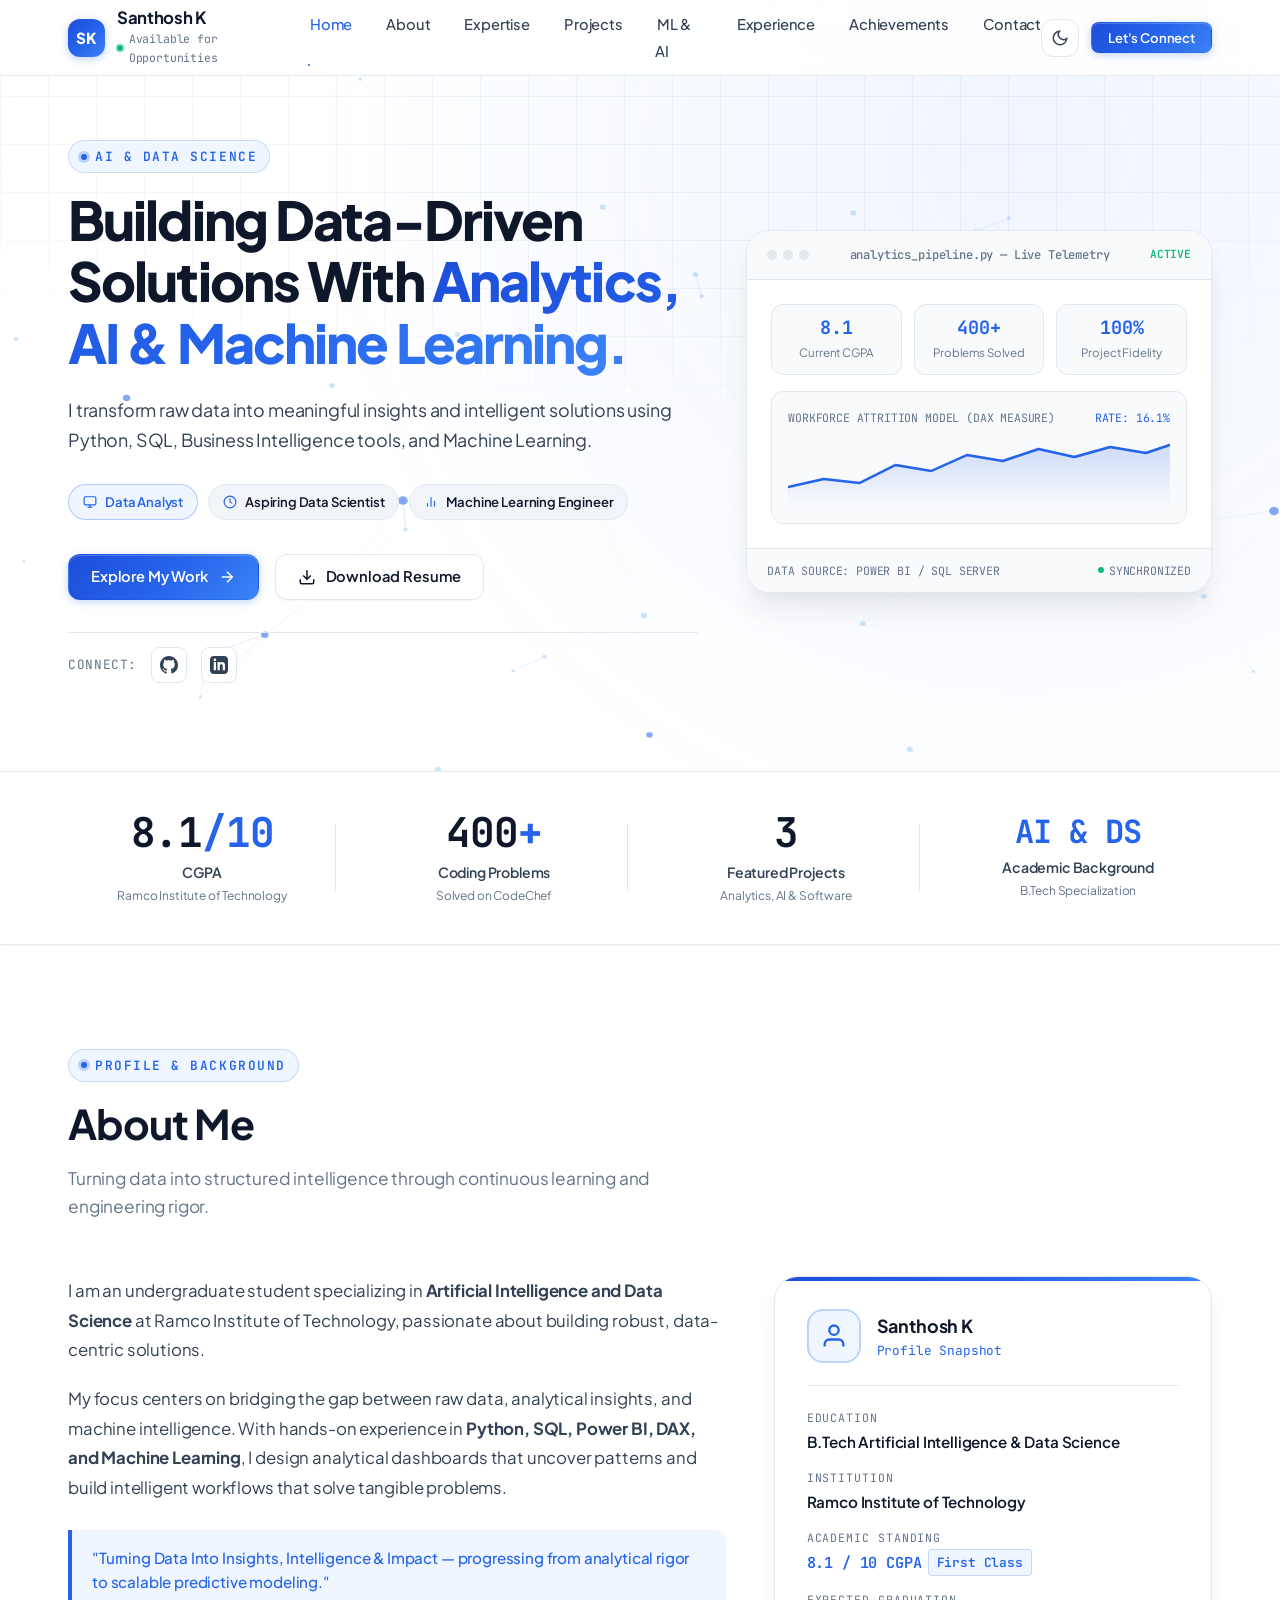
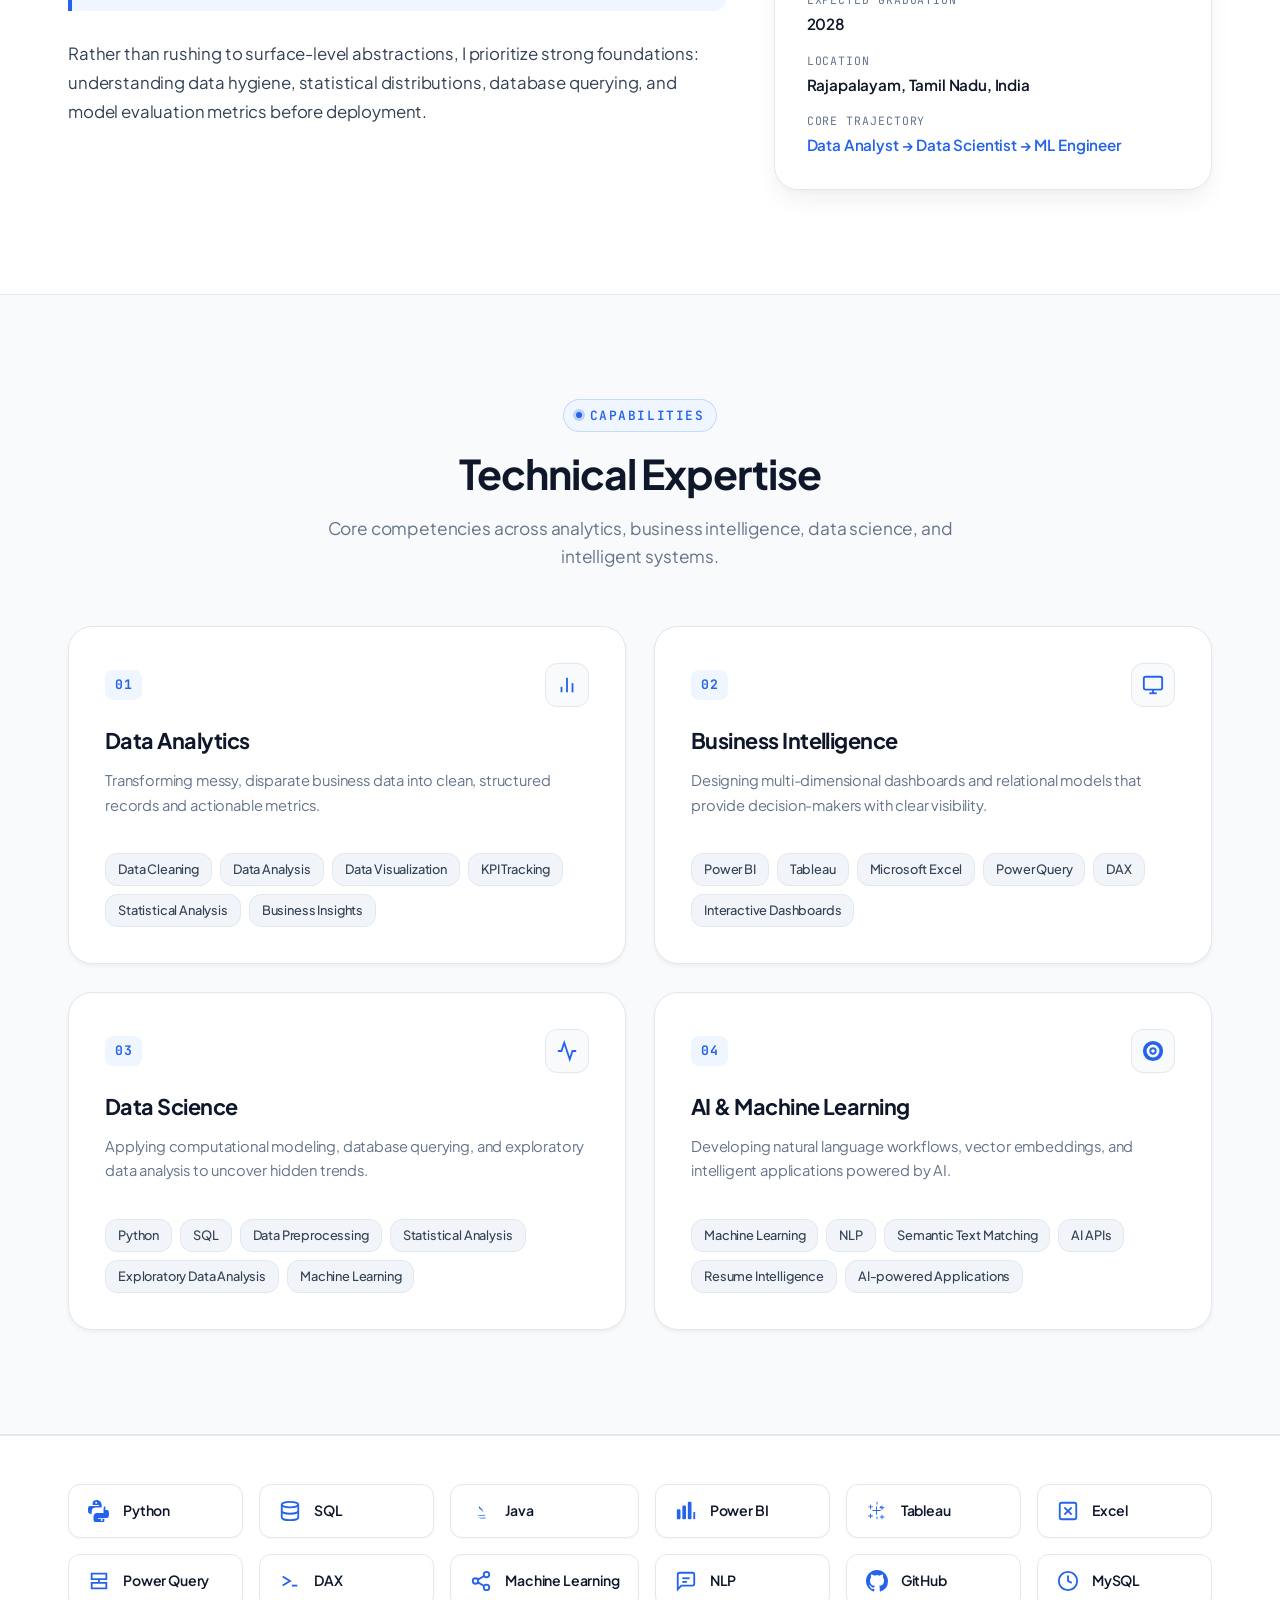
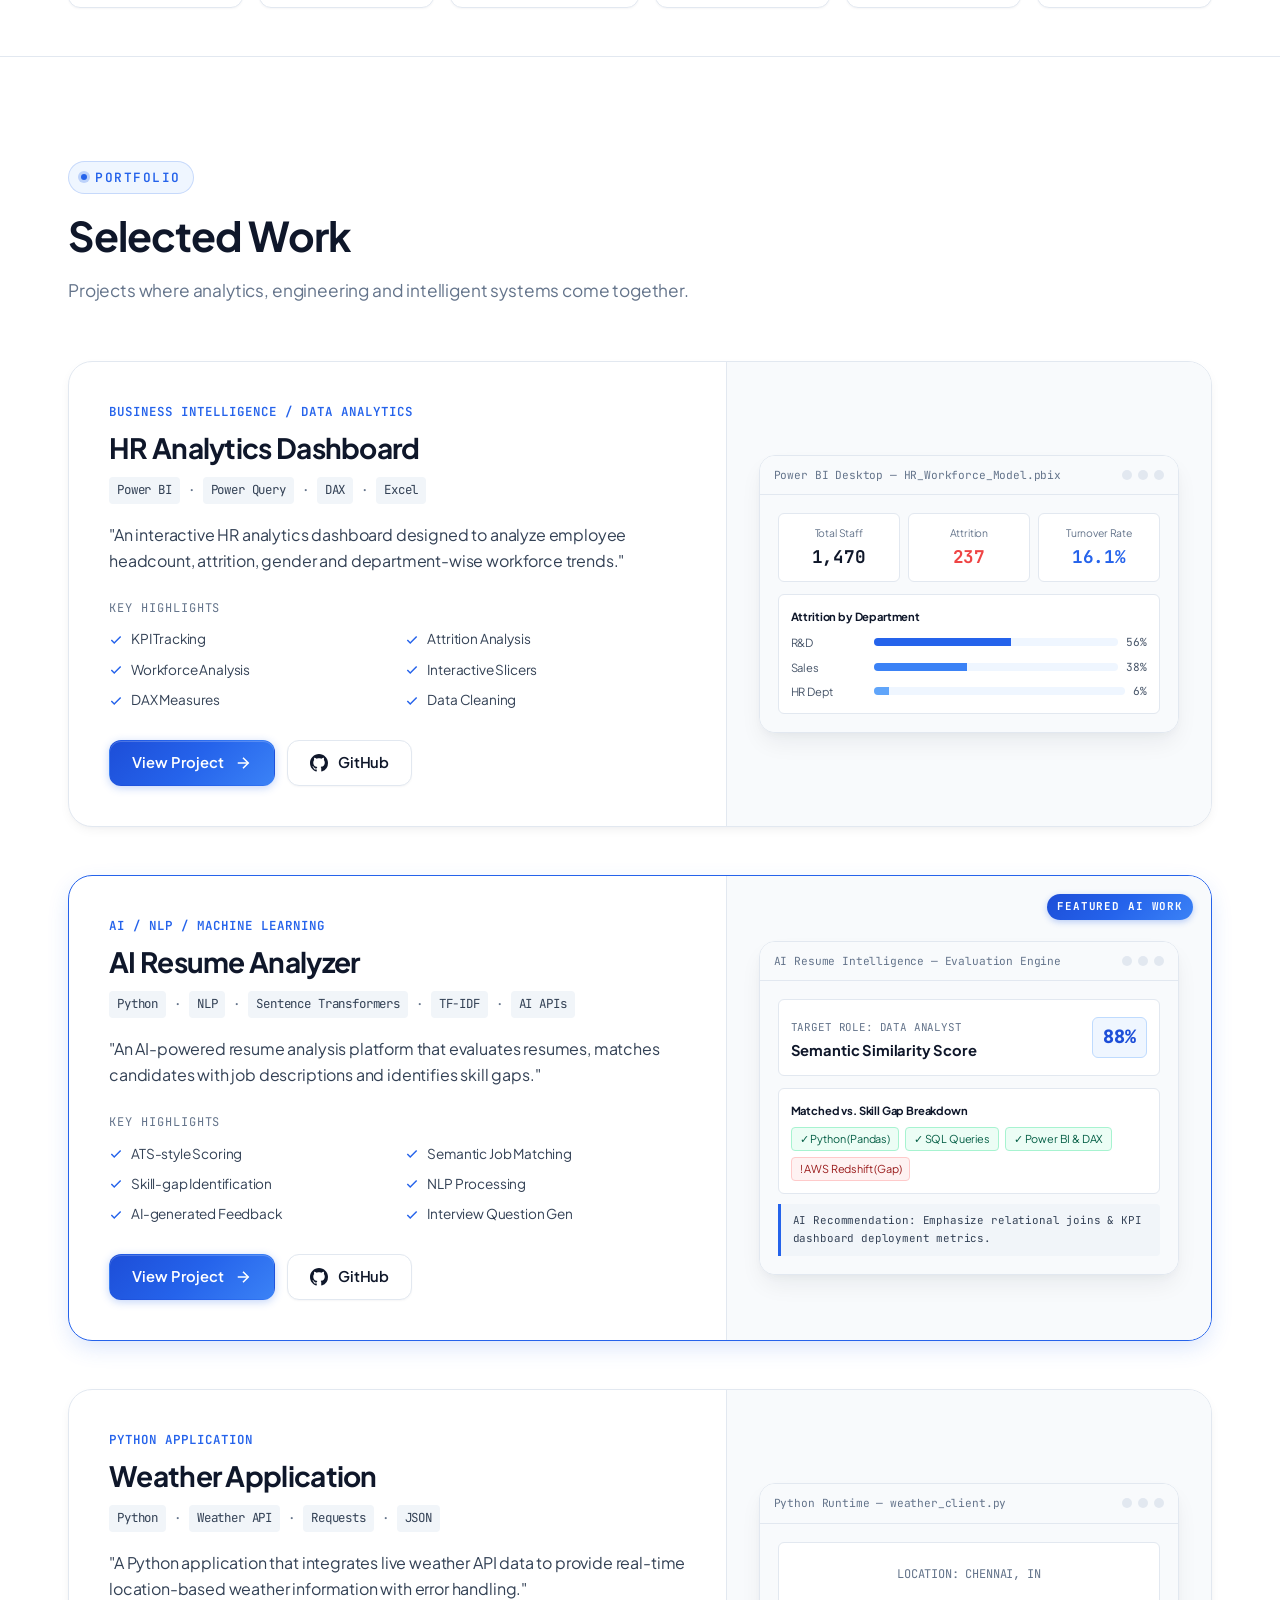
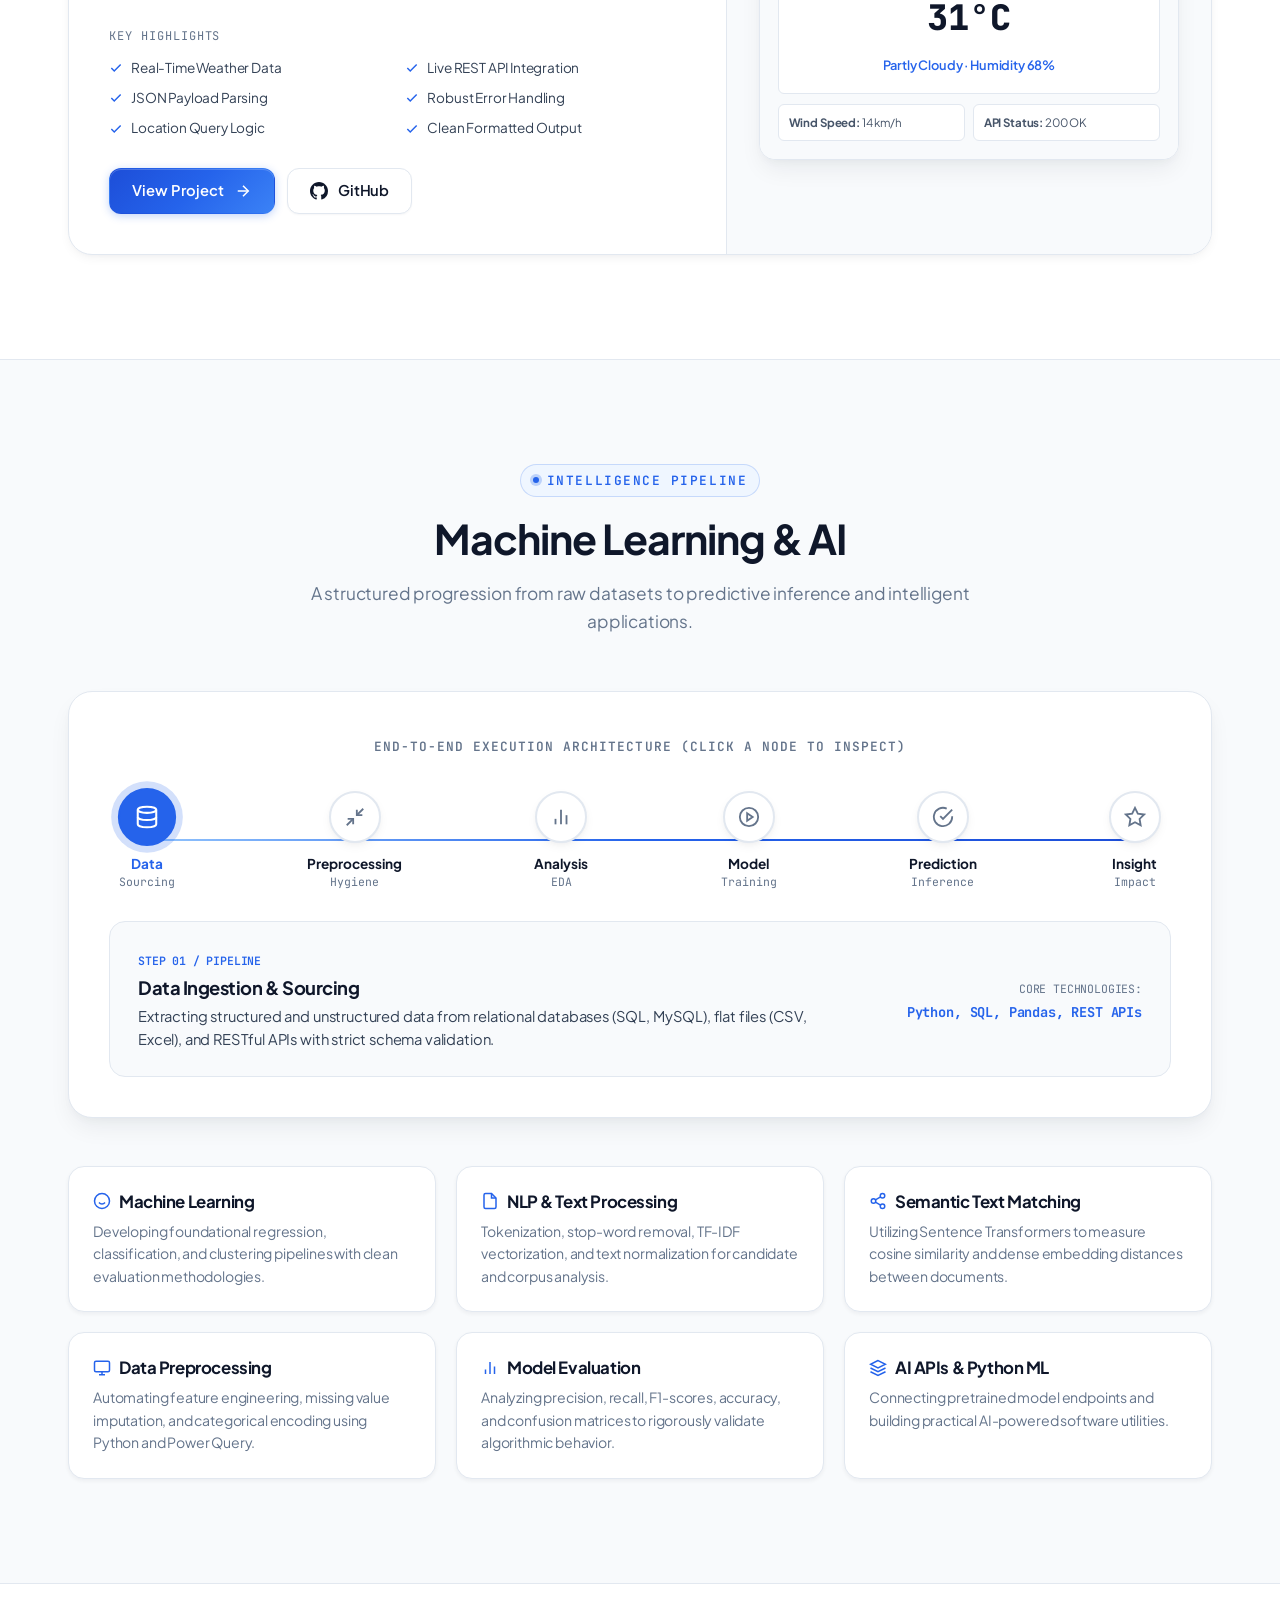
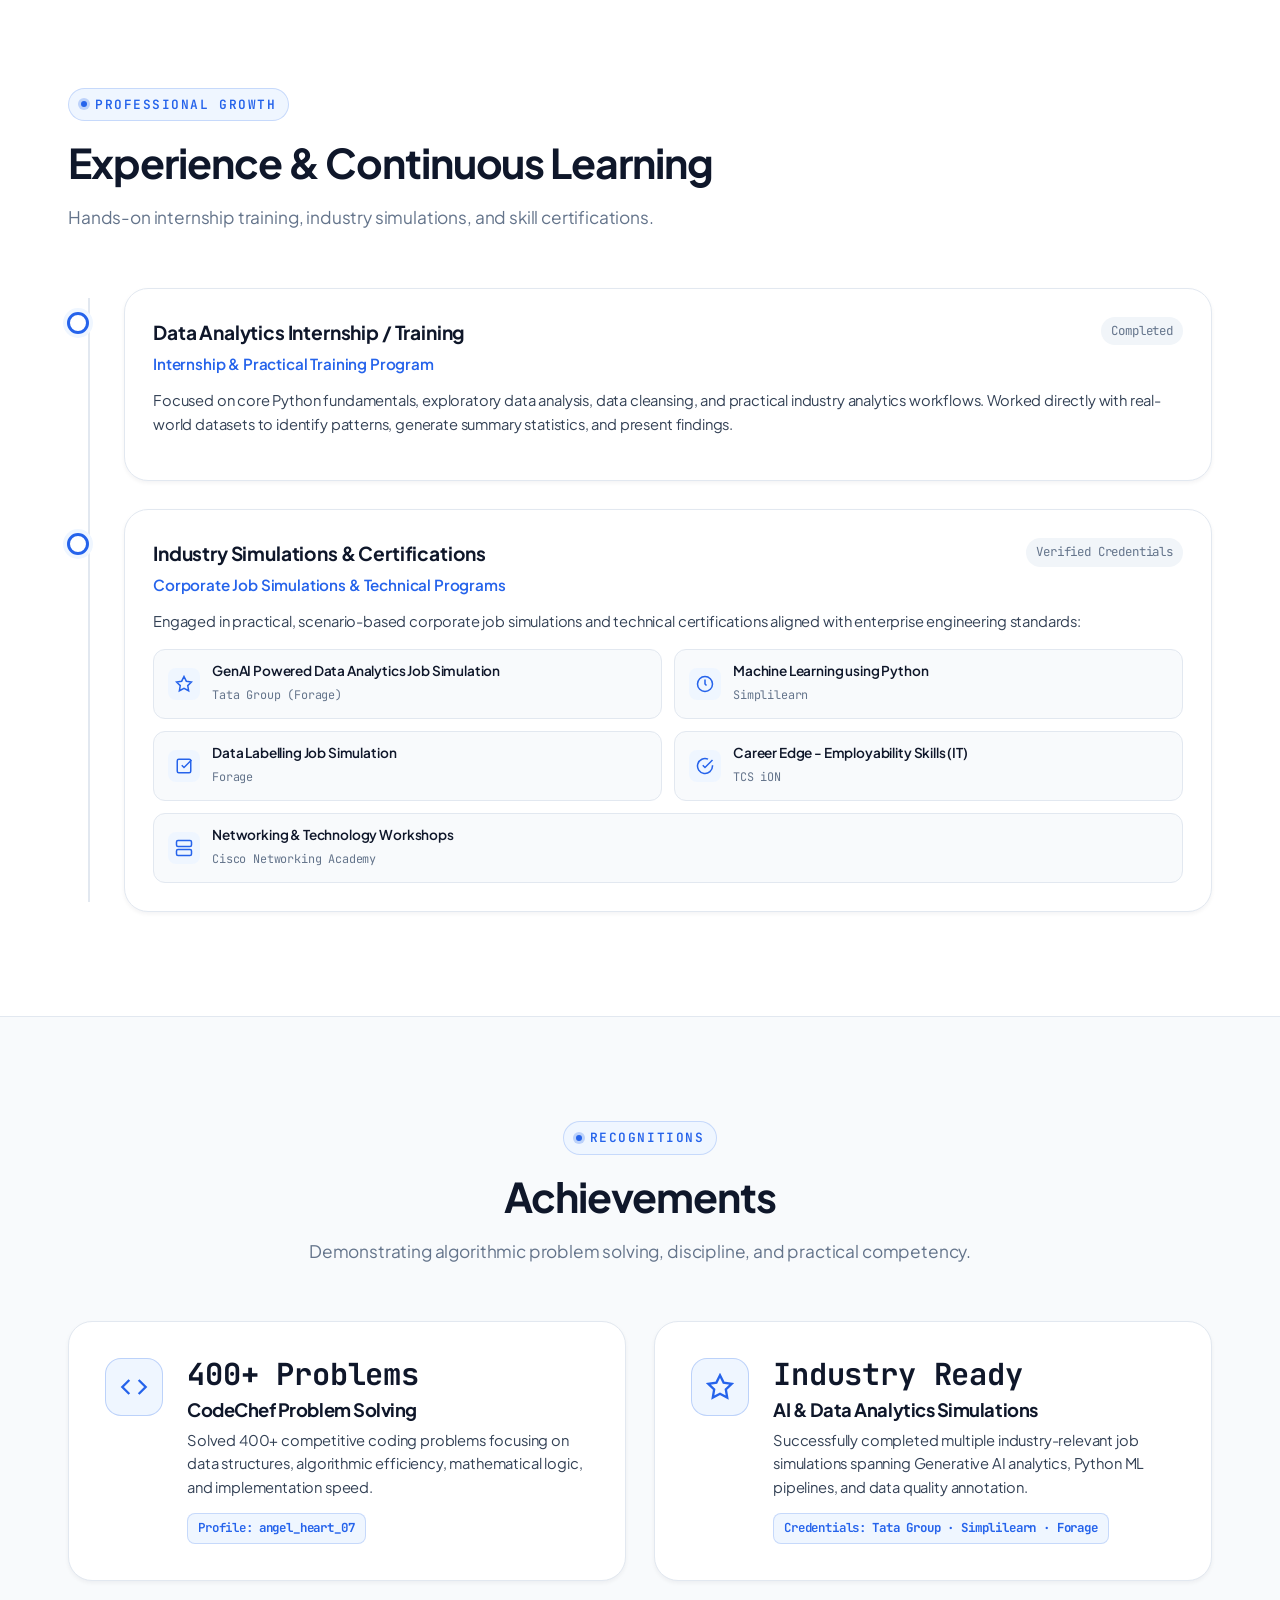
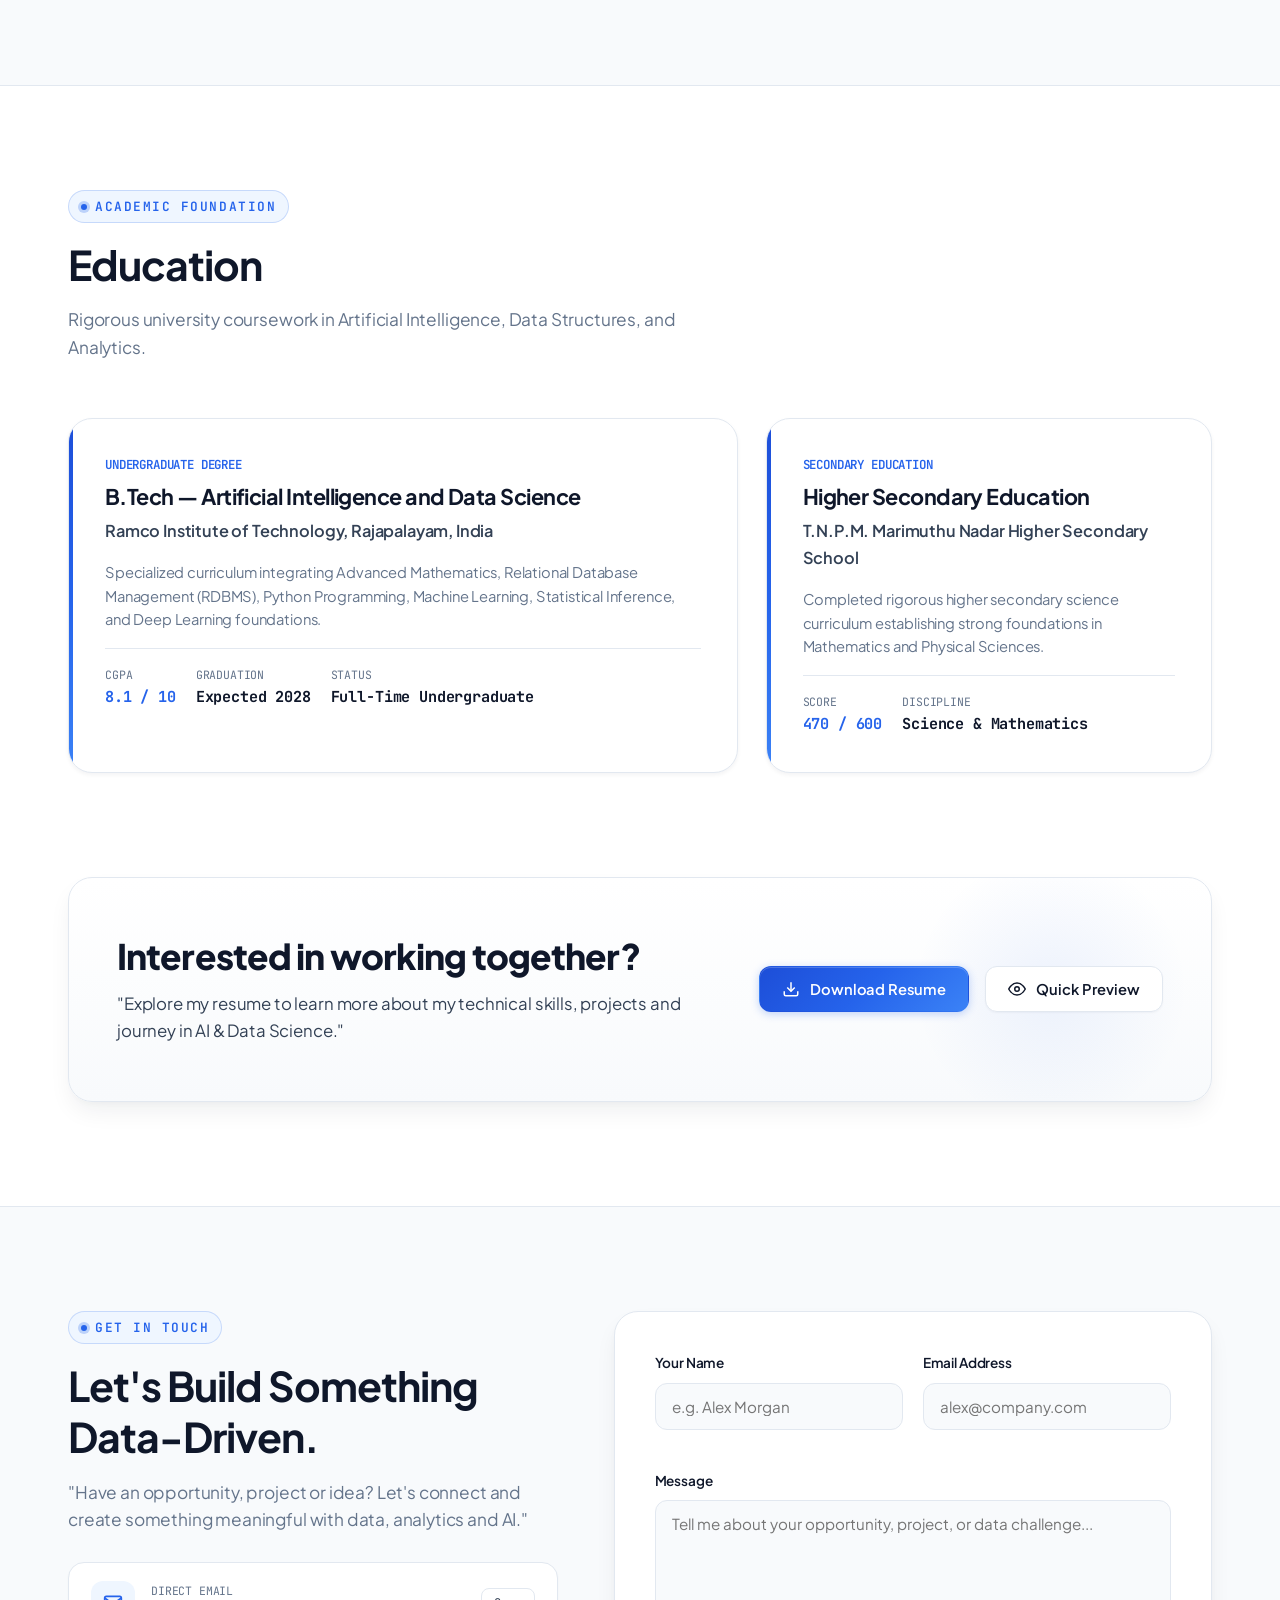
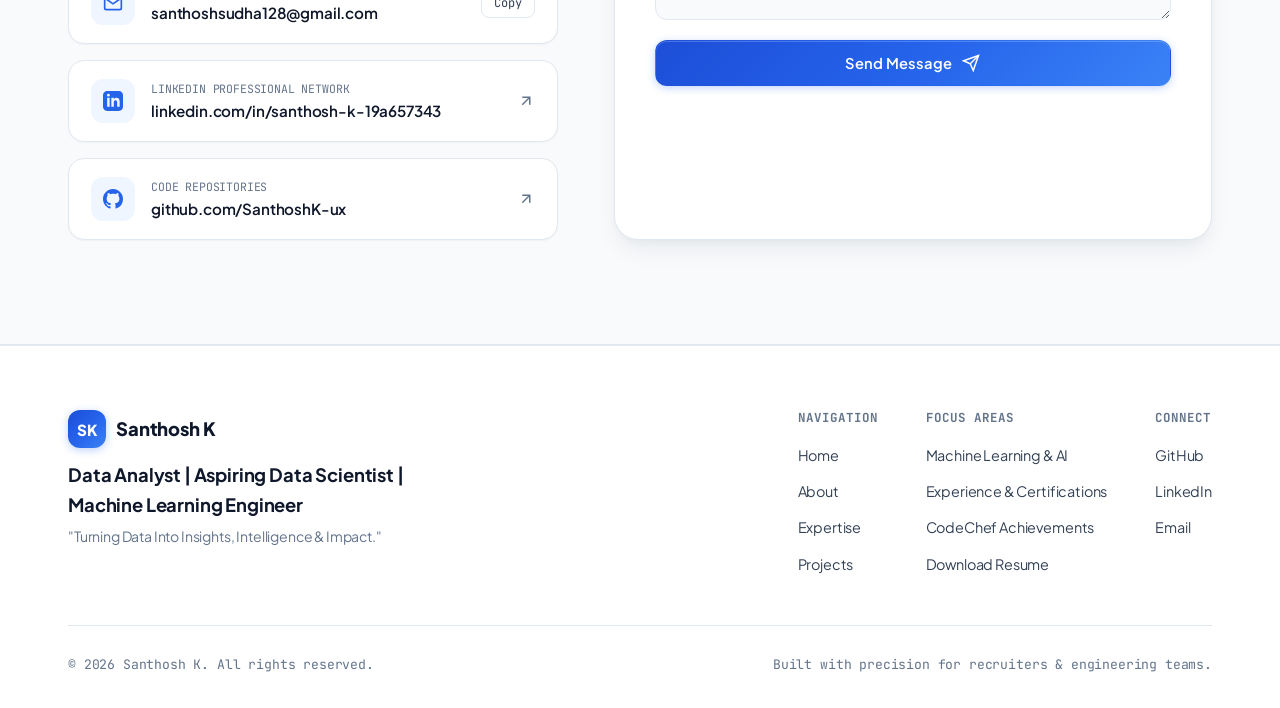
==== commit 749f2a26: "feat: add multi-theme toggle (Light & Dark) and build ultra-premium executive resume" ====
--- a/index.html
+++ b/index.html
@@ -81,6 +81,11 @@
 
       <!-- Right Header Actions -->
       <div class="nav-actions">
+        <button class="theme-toggle-btn" id="theme-toggle" aria-label="Toggle Theme" title="Toggle Theme">
+          <svg fill="none" stroke="currentColor" stroke-width="2" viewBox="0 0 24 24" aria-hidden="true">
+            <path d="M21 12.79A9 9 0 1 1 11.21 3 7 7 0 0 0 21 12.79z"></path>
+          </svg>
+        </button>
         <a href="#contact" class="btn btn-primary btn-sm">Let's Connect</a>
         <button class="mobile-menu-btn" id="mobile-menu-btn" aria-label="Toggle navigation menu" aria-expanded="false">
           <svg fill="none" stroke="currentColor" stroke-width="2" viewBox="0 0 24 24">
--- a/css/style.css
+++ b/css/style.css
@@ -1,9 +1,10 @@
 /* ==========================================================================
    SANTHOSH K - PERSONAL PORTFOLIO DESIGN SYSTEM
-   Theme: Light Theme Only - Premium SaaS / Technology Company Aesthetic
+   Theme: Multi-Theme (Executive Light & Slate Dark) with Seamless Transition
    ========================================================================== */
 
-:root {
+:root,
+[data-theme="light"] {
   /* Color Palette - Premium Crisp Light Tech Theme */
   --bg-primary: #FFFFFF;
   --bg-secondary: #F8FAFC;
@@ -11,6 +12,9 @@
   --bg-card: #FFFFFF;
   --bg-card-subtle: #F8FAFC;
   --bg-elevated: #FFFFFF;
+  --header-bg: rgba(255, 255, 255, 0.88);
+  --header-bg-scrolled: rgba(255, 255, 255, 0.96);
+  --modal-header-bg: rgba(255, 255, 255, 0.95);
 
   --border-light: #E2E8F0;
   --border-subtle: #EDF2F7;
@@ -31,7 +35,7 @@
   --accent-blue-subtle: rgba(37, 99, 235, 0.07);
   --accent-blue-ring: rgba(37, 99, 235, 0.2);
 
-  /* Subtle Gradient Accents (Used Sparingly for Premium Touch) */
+  /* Subtle Gradient Accents */
   --grad-primary: linear-gradient(135deg, #1D4ED8 0%, #2563EB 50%, #3B82F6 100%);
   --grad-surface: linear-gradient(180deg, #FFFFFF 0%, #F8FAFC 100%);
   --grad-badge: linear-gradient(135deg, #EFF6FF 0%, #DBEAFE 100%);
@@ -45,6 +49,9 @@
   --shadow-xl: 0 20px 32px -6px rgba(15, 23, 42, 0.09), 0 8px 12px -4px rgba(15, 23, 42, 0.03);
   --shadow-card-hover: 0 16px 36px -4px rgba(37, 99, 235, 0.12), 0 4px 12px -2px rgba(15, 23, 42, 0.04);
 
+  /* Grid overlay */
+  --grid-line-color: rgba(226, 232, 240, 0.45);
+
   /* Typography */
   --font-sans: 'Plus Jakarta Sans', 'Inter', -apple-system, BlinkMacSystemFont, 'Segoe UI', Roboto, sans-serif;
   --font-mono: 'JetBrains Mono', 'Fira Code', 'Roboto Mono', monospace;
@@ -68,6 +75,53 @@
   --transition-fast: 150ms cubic-bezier(0.4, 0, 0.2, 1);
   --transition-base: 250ms cubic-bezier(0.4, 0, 0.2, 1);
   --transition-smooth: 350ms cubic-bezier(0.16, 1, 0.3, 1);
+}
+
+/* ==========================================================================
+   Dark Theme (Slate & Midnight Enterprise Look)
+   ========================================================================== */
+[data-theme="dark"] {
+  --bg-primary: #0A0F1D;
+  --bg-secondary: #0F172A;
+  --bg-tertiary: #17223B;
+  --bg-card: #111A2E;
+  --bg-card-subtle: #141F38;
+  --bg-elevated: #1A2644;
+  --header-bg: rgba(10, 15, 29, 0.85);
+  --header-bg-scrolled: rgba(10, 15, 29, 0.96);
+  --modal-header-bg: rgba(17, 26, 46, 0.96);
+
+  --border-light: rgba(255, 255, 255, 0.09);
+  --border-subtle: rgba(255, 255, 255, 0.05);
+  --border-card: rgba(255, 255, 255, 0.11);
+  --border-hover: #3B82F6;
+  --border-focus: #60A5FA;
+
+  --text-primary: #F8FAFC;
+  --text-secondary: #CBD5E1;
+  --text-muted: #94A3B8;
+  --text-dim: #64748B;
+
+  --accent-blue: #3B82F6;
+  --accent-blue-dark: #2563EB;
+  --accent-blue-hover: #60A5FA;
+  --accent-blue-light: rgba(59, 130, 246, 0.16);
+  --accent-blue-subtle: rgba(59, 130, 246, 0.08);
+  --accent-blue-ring: rgba(59, 130, 246, 0.35);
+
+  --grad-primary: linear-gradient(135deg, #2563EB 0%, #3B82F6 50%, #60A5FA 100%);
+  --grad-surface: linear-gradient(180deg, #111A2E 0%, #0F172A 100%);
+  --grad-badge: linear-gradient(135deg, rgba(37, 99, 235, 0.25) 0%, rgba(59, 130, 246, 0.12) 100%);
+  --grad-card-glow: radial-gradient(circle at top right, rgba(59, 130, 246, 0.1) 0%, transparent 70%);
+
+  --shadow-xs: 0 1px 2px 0 rgba(0, 0, 0, 0.5);
+  --shadow-sm: 0 2px 6px 0 rgba(0, 0, 0, 0.55);
+  --shadow-md: 0 4px 14px -2px rgba(0, 0, 0, 0.6);
+  --shadow-lg: 0 12px 28px -4px rgba(0, 0, 0, 0.7);
+  --shadow-xl: 0 20px 36px -6px rgba(0, 0, 0, 0.8);
+  --shadow-card-hover: 0 16px 40px -4px rgba(59, 130, 246, 0.25), 0 4px 12px -2px rgba(0, 0, 0, 0.6);
+
+  --grid-line-color: rgba(255, 255, 255, 0.035);
 }
 
 /* ==========================================================================
@@ -97,16 +151,17 @@
   -moz-osx-font-smoothing: grayscale;
   overflow-x: hidden;
   position: relative;
-}
-
-/* Subtle background grid pattern - soft & professional */
+  transition: background-color var(--transition-base), color var(--transition-base);
+}
+
+/* Subtle background grid pattern */
 body::before {
   content: "";
   position: fixed;
   inset: 0;
   background-image: 
-    linear-gradient(to right, rgba(226, 232, 240, 0.45) 1px, transparent 1px),
-    linear-gradient(to bottom, rgba(226, 232, 240, 0.45) 1px, transparent 1px);
+    linear-gradient(to right, var(--grid-line-color) 1px, transparent 1px),
+    linear-gradient(to bottom, var(--grid-line-color) 1px, transparent 1px);
   background-size: 48px 48px;
   mask-image: radial-gradient(ellipse 80% 50% at 50% 0%, #000 60%, transparent 100%);
   -webkit-mask-image: radial-gradient(ellipse 80% 50% at 50% 0%, #000 60%, transparent 100%);
@@ -139,6 +194,7 @@
   font-weight: 700;
   line-height: 1.25;
   letter-spacing: -0.025em;
+  transition: color var(--transition-base);
 }
 
 .container {
@@ -162,6 +218,7 @@
   background-color: var(--bg-secondary);
   border-top: 1px solid var(--border-light);
   border-bottom: 1px solid var(--border-light);
+  transition: background-color var(--transition-base), border-color var(--transition-base);
 }
 
 .section-header {
@@ -186,7 +243,7 @@
   letter-spacing: 0.12em;
   color: var(--accent-blue);
   background: var(--accent-blue-light);
-  border: 1px solid rgba(37, 99, 235, 0.15);
+  border: 1px solid rgba(37, 99, 235, 0.2);
   padding: 5px 12px;
   border-radius: var(--radius-full);
   margin-bottom: 16px;
@@ -197,7 +254,7 @@
   height: 6px;
   border-radius: 50%;
   background-color: var(--accent-blue);
-  box-shadow: 0 0 0 3px rgba(37, 99, 235, 0.2);
+  box-shadow: 0 0 0 3px rgba(37, 99, 235, 0.25);
 }
 
 .section-title {
@@ -234,27 +291,27 @@
 
 .btn-primary {
   background: var(--grad-primary);
-  color: #FFFFFF;
-  box-shadow: 0 2px 8px rgba(37, 99, 235, 0.25), inset 0 1px 0 rgba(255, 255, 255, 0.2);
+  color: #FFFFFF !important;
+  box-shadow: 0 2px 8px rgba(37, 99, 235, 0.28), inset 0 1px 0 rgba(255, 255, 255, 0.2);
 }
 
 .btn-primary:hover {
   background: var(--accent-blue-dark);
-  box-shadow: 0 6px 16px rgba(37, 99, 235, 0.35);
+  box-shadow: 0 6px 18px rgba(37, 99, 235, 0.38);
   transform: translateY(-1.5px);
-  color: #FFFFFF;
+  color: #FFFFFF !important;
 }
 
 .btn-secondary {
-  background-color: var(--bg-primary);
-  color: var(--text-primary);
-  border-color: var(--border-light);
+  background-color: var(--bg-card);
+  color: var(--text-primary);
+  border-color: var(--border-card);
   box-shadow: var(--shadow-xs);
 }
 
 .btn-secondary:hover {
   background-color: var(--bg-tertiary);
-  border-color: var(--border-card);
+  border-color: var(--accent-blue);
   color: var(--accent-blue);
   transform: translateY(-1.5px);
 }
@@ -262,7 +319,7 @@
 .btn-outline {
   background-color: transparent;
   color: var(--accent-blue);
-  border-color: rgba(37, 99, 235, 0.3);
+  border-color: rgba(37, 99, 235, 0.35);
 }
 
 .btn-outline:hover {
@@ -297,18 +354,18 @@
   left: 0;
   right: 0;
   height: var(--header-height);
-  background-color: rgba(255, 255, 255, 0.88);
+  background-color: var(--header-bg);
   backdrop-filter: blur(16px) saturate(160%);
   -webkit-backdrop-filter: blur(16px) saturate(160%);
   border-bottom: 1px solid var(--border-light);
   z-index: 1000;
-  transition: height var(--transition-base), background-color var(--transition-base), box-shadow var(--transition-base);
+  transition: height var(--transition-base), background-color var(--transition-base), box-shadow var(--transition-base), border-color var(--transition-base);
 }
 
 .site-header.scrolled {
   height: var(--header-height-scrolled);
-  background-color: rgba(255, 255, 255, 0.96);
-  box-shadow: 0 4px 20px -2px rgba(15, 23, 42, 0.05);
+  background-color: var(--header-bg-scrolled);
+  box-shadow: var(--shadow-md);
 }
 
 .nav-container {
@@ -369,7 +426,7 @@
   height: 6px;
   border-radius: 50%;
   background-color: #10B981;
-  box-shadow: 0 0 0 2px rgba(16, 185, 129, 0.2);
+  box-shadow: 0 0 0 2px rgba(16, 185, 129, 0.25);
 }
 
 /* Nav Links */
@@ -414,7 +471,39 @@
 .nav-actions {
   display: flex;
   align-items: center;
-  gap: 16px;
+  gap: 12px;
+}
+
+/* Theme Switcher Button */
+.theme-toggle-btn {
+  display: inline-flex;
+  align-items: center;
+  justify-content: center;
+  width: 38px;
+  height: 38px;
+  border-radius: var(--radius-md);
+  background-color: var(--bg-card);
+  border: 1px solid var(--border-light);
+  color: var(--text-secondary);
+  cursor: pointer;
+  transition: all var(--transition-fast);
+}
+
+.theme-toggle-btn:hover {
+  border-color: var(--accent-blue);
+  color: var(--accent-blue);
+  background-color: var(--accent-blue-light);
+  transform: translateY(-1px);
+}
+
+.theme-toggle-btn svg {
+  width: 18px;
+  height: 18px;
+  transition: transform var(--transition-base);
+}
+
+.theme-toggle-btn:hover svg {
+  transform: rotate(20deg);
 }
 
 .mobile-menu-btn {
@@ -435,7 +524,7 @@
   position: relative;
   padding: calc(var(--header-height) + 64px) 0 88px;
   overflow: hidden;
-  background: radial-gradient(circle at 80% 20%, rgba(37, 99, 235, 0.04) 0%, transparent 60%);
+  background: radial-gradient(circle at 80% 20%, var(--accent-blue-subtle) 0%, transparent 60%);
 }
 
 #hero-canvas {
@@ -509,13 +598,13 @@
 .role-badge:hover {
   border-color: var(--accent-blue);
   background-color: var(--accent-blue-light);
-  color: var(--accent-blue-dark);
+  color: var(--accent-blue);
 }
 
 .role-badge.primary {
   background-color: var(--accent-blue-light);
-  border-color: rgba(37, 99, 235, 0.25);
-  color: var(--accent-blue-dark);
+  border-color: rgba(37, 99, 235, 0.3);
+  color: var(--accent-blue);
 }
 
 .role-badge svg {
@@ -555,7 +644,7 @@
   width: 36px;
   height: 36px;
   border-radius: var(--radius-sm);
-  background-color: var(--bg-primary);
+  background-color: var(--bg-card);
   border: 1px solid var(--border-light);
   color: var(--text-secondary);
   transition: all var(--transition-fast);
@@ -581,7 +670,7 @@
   box-shadow: var(--shadow-xl);
   overflow: hidden;
   position: relative;
-  transition: transform var(--transition-smooth), box-shadow var(--transition-smooth);
+  transition: transform var(--transition-smooth), box-shadow var(--transition-smooth), border-color var(--transition-base);
 }
 
 .hero-visual-card:hover {
@@ -701,6 +790,7 @@
   padding: 38px 0;
   position: relative;
   z-index: 2;
+  transition: background-color var(--transition-base), border-color var(--transition-base);
 }
 
 .stats-grid {
@@ -785,7 +875,7 @@
 .about-highlight-box p {
   font-size: 0.95rem;
   font-weight: 500;
-  color: var(--accent-blue-dark);
+  color: var(--accent-blue);
   margin-bottom: 0;
   line-height: 1.6;
 }
@@ -799,6 +889,7 @@
   box-shadow: var(--shadow-lg);
   position: relative;
   overflow: hidden;
+  transition: all var(--transition-base);
 }
 
 .profile-card::before {
@@ -825,7 +916,7 @@
   height: 54px;
   border-radius: var(--radius-lg);
   background: var(--accent-blue-light);
-  border: 2px solid rgba(37, 99, 235, 0.2);
+  border: 2px solid rgba(37, 99, 235, 0.25);
   display: flex;
   align-items: center;
   justify-content: center;
@@ -989,7 +1080,7 @@
 }
 
 .capability-card:hover .capability-pill {
-  background-color: var(--bg-primary);
+  background-color: var(--bg-card);
   border-color: var(--border-hover);
 }
 
@@ -1002,6 +1093,7 @@
   background-color: var(--bg-primary);
   border-top: 1px solid var(--border-light);
   border-bottom: 1px solid var(--border-light);
+  transition: background-color var(--transition-base), border-color var(--transition-base);
 }
 
 .tech-grid {
@@ -1074,8 +1166,8 @@
 }
 
 .project-card-large.featured-ai {
-  border: 1.5px solid #60A5FA;
-  box-shadow: 0 8px 24px -4px rgba(37, 99, 235, 0.12);
+  border: 1.5px solid var(--accent-blue);
+  box-shadow: 0 8px 24px -4px rgba(37, 99, 235, 0.2);
 }
 
 .project-card-large.featured-ai::after {
@@ -1180,7 +1272,7 @@
   margin-top: auto;
 }
 
-/* Project Visual Pane (Right column of project card) */
+/* Project Visual Pane */
 .project-visual {
   background-color: var(--bg-secondary);
   border-left: 1px solid var(--border-light);
@@ -1195,7 +1287,7 @@
 .project-mockup-wrap {
   width: 100%;
   max-width: 440px;
-  background: #FFFFFF;
+  background: var(--bg-card);
   border: 1px solid var(--border-light);
   border-radius: var(--radius-lg);
   box-shadow: var(--shadow-lg);
@@ -1276,7 +1368,7 @@
   width: 52px;
   height: 52px;
   border-radius: 50%;
-  background-color: var(--bg-primary);
+  background-color: var(--bg-card);
   border: 2px solid var(--border-light);
   display: flex;
   align-items: center;
@@ -1436,7 +1528,7 @@
   width: 22px;
   height: 22px;
   border-radius: 50%;
-  background-color: var(--bg-primary);
+  background-color: var(--bg-card);
   border: 3px solid var(--accent-blue);
   box-shadow: 0 0 0 4px var(--accent-blue-light);
   transform: translateX(-50%);
@@ -1578,7 +1670,7 @@
   height: 58px;
   border-radius: var(--radius-lg);
   background: var(--accent-blue-light);
-  border: 1px solid rgba(37, 99, 235, 0.2);
+  border: 1px solid rgba(37, 99, 235, 0.25);
   display: flex;
   align-items: center;
   justify-content: center;
@@ -1621,11 +1713,11 @@
   font-family: var(--font-mono);
   font-size: 0.78rem;
   font-weight: 600;
-  color: var(--accent-blue-dark);
+  color: var(--accent-blue);
   background-color: var(--accent-blue-light);
   padding: 4px 10px;
   border-radius: var(--radius-sm);
-  border: 1px solid rgba(37, 99, 235, 0.15);
+  border: 1px solid rgba(37, 99, 235, 0.2);
 }
 
 /* ==========================================================================
@@ -1740,7 +1832,7 @@
   right: 0;
   width: 320px;
   height: 100%;
-  background: radial-gradient(circle at center, rgba(37, 99, 235, 0.08) 0%, transparent 70%);
+  background: radial-gradient(circle at center, var(--accent-blue-subtle) 0%, transparent 70%);
   pointer-events: none;
 }
 
@@ -1907,7 +1999,7 @@
 .form-textarea:focus {
   outline: none;
   border-color: var(--accent-blue);
-  background-color: #FFFFFF;
+  background-color: var(--bg-card);
   box-shadow: 0 0 0 3px var(--accent-blue-ring);
 }
 
@@ -1946,6 +2038,7 @@
   background-color: var(--bg-primary);
   border-top: 1px solid var(--border-light);
   padding: 64px 0 32px;
+  transition: background-color var(--transition-base), border-color var(--transition-base);
 }
 
 .footer-top {
@@ -2021,7 +2114,7 @@
 .modal-backdrop {
   position: fixed;
   inset: 0;
-  background-color: rgba(15, 23, 42, 0.55);
+  background-color: rgba(10, 15, 29, 0.7);
   backdrop-filter: blur(8px);
   -webkit-backdrop-filter: blur(8px);
   z-index: 2000;
@@ -2060,7 +2153,7 @@
 .modal-header {
   position: sticky;
   top: 0;
-  background: rgba(255, 255, 255, 0.95);
+  background: var(--modal-header-bg);
   backdrop-filter: blur(12px);
   border-bottom: 1px solid var(--border-light);
   padding: 20px 28px;
@@ -2181,11 +2274,11 @@
   left: 50%;
   transform: translateX(-50%) translateY(30px);
   background-color: var(--text-primary);
-  color: #FFFFFF;
+  color: var(--bg-primary);
   padding: 12px 24px;
   border-radius: var(--radius-full);
   font-size: 0.88rem;
-  font-weight: 500;
+  font-weight: 600;
   box-shadow: var(--shadow-xl);
   opacity: 0;
   pointer-events: none;
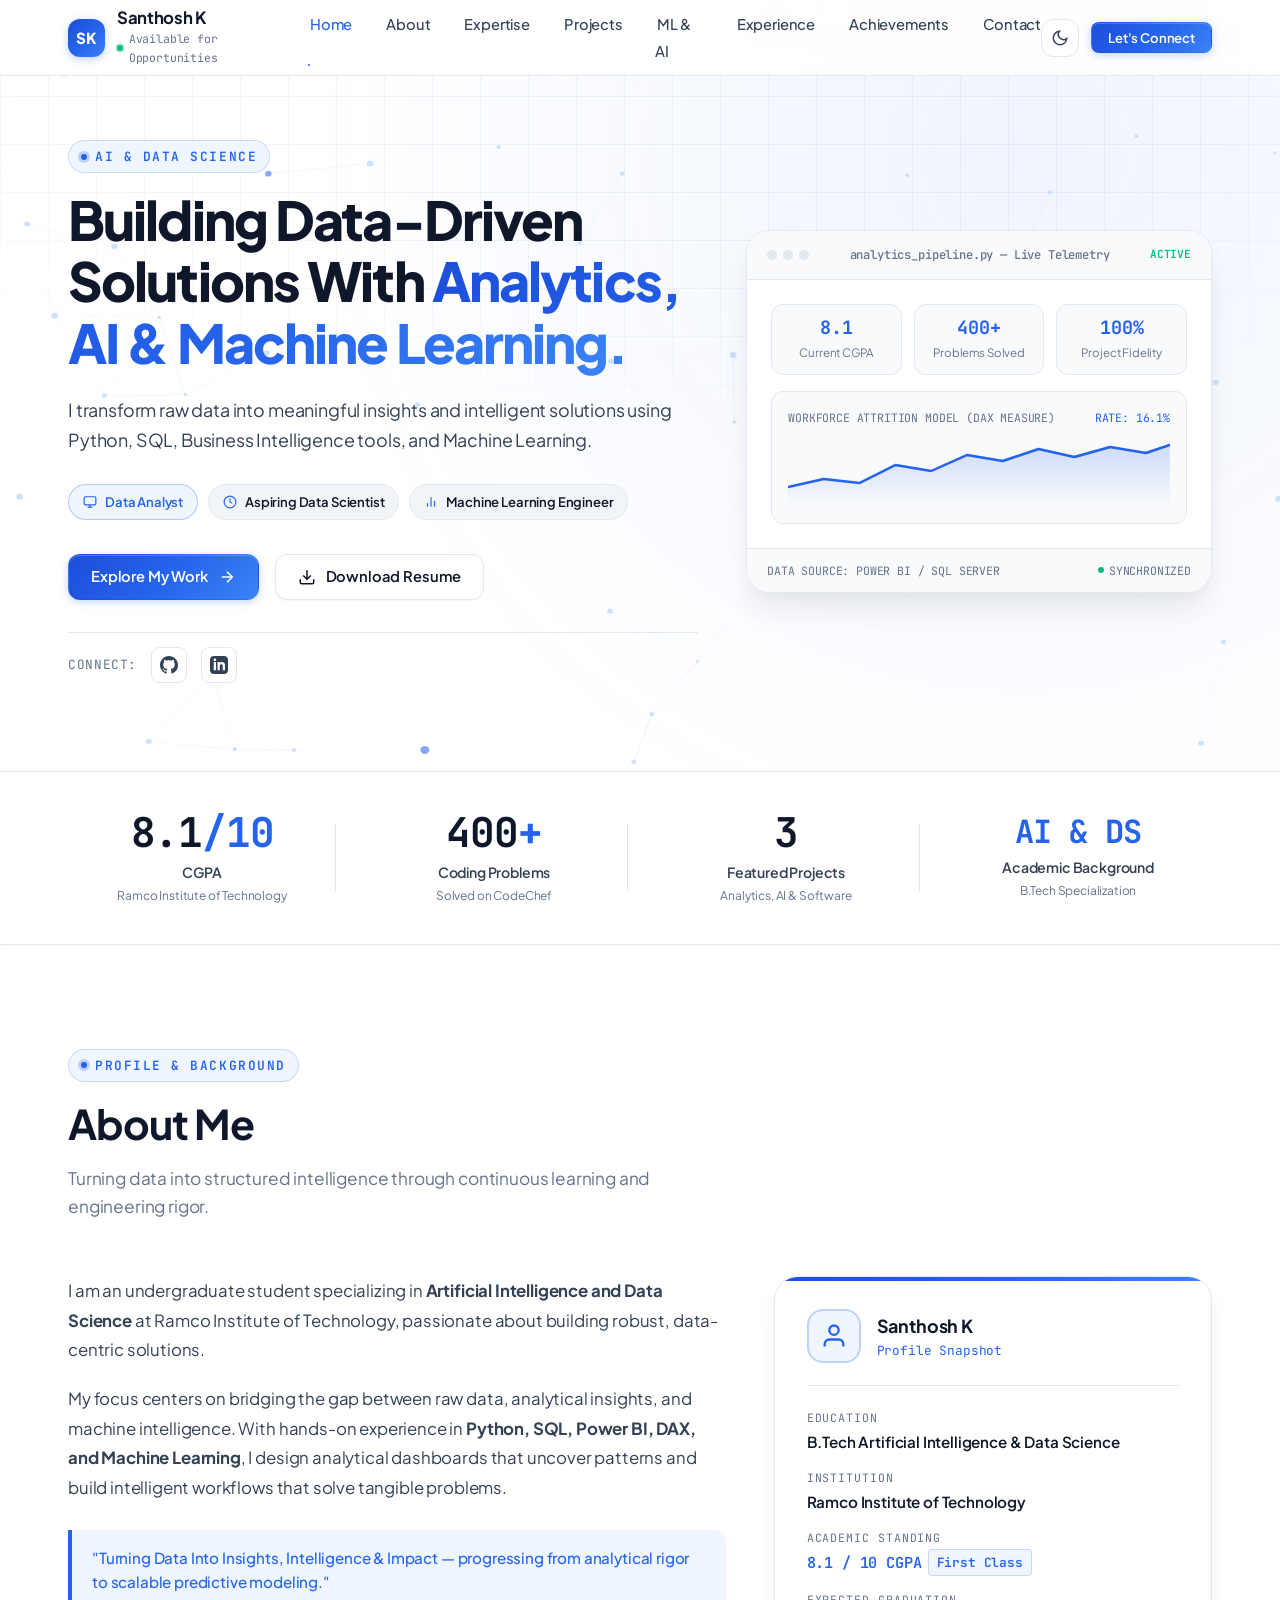
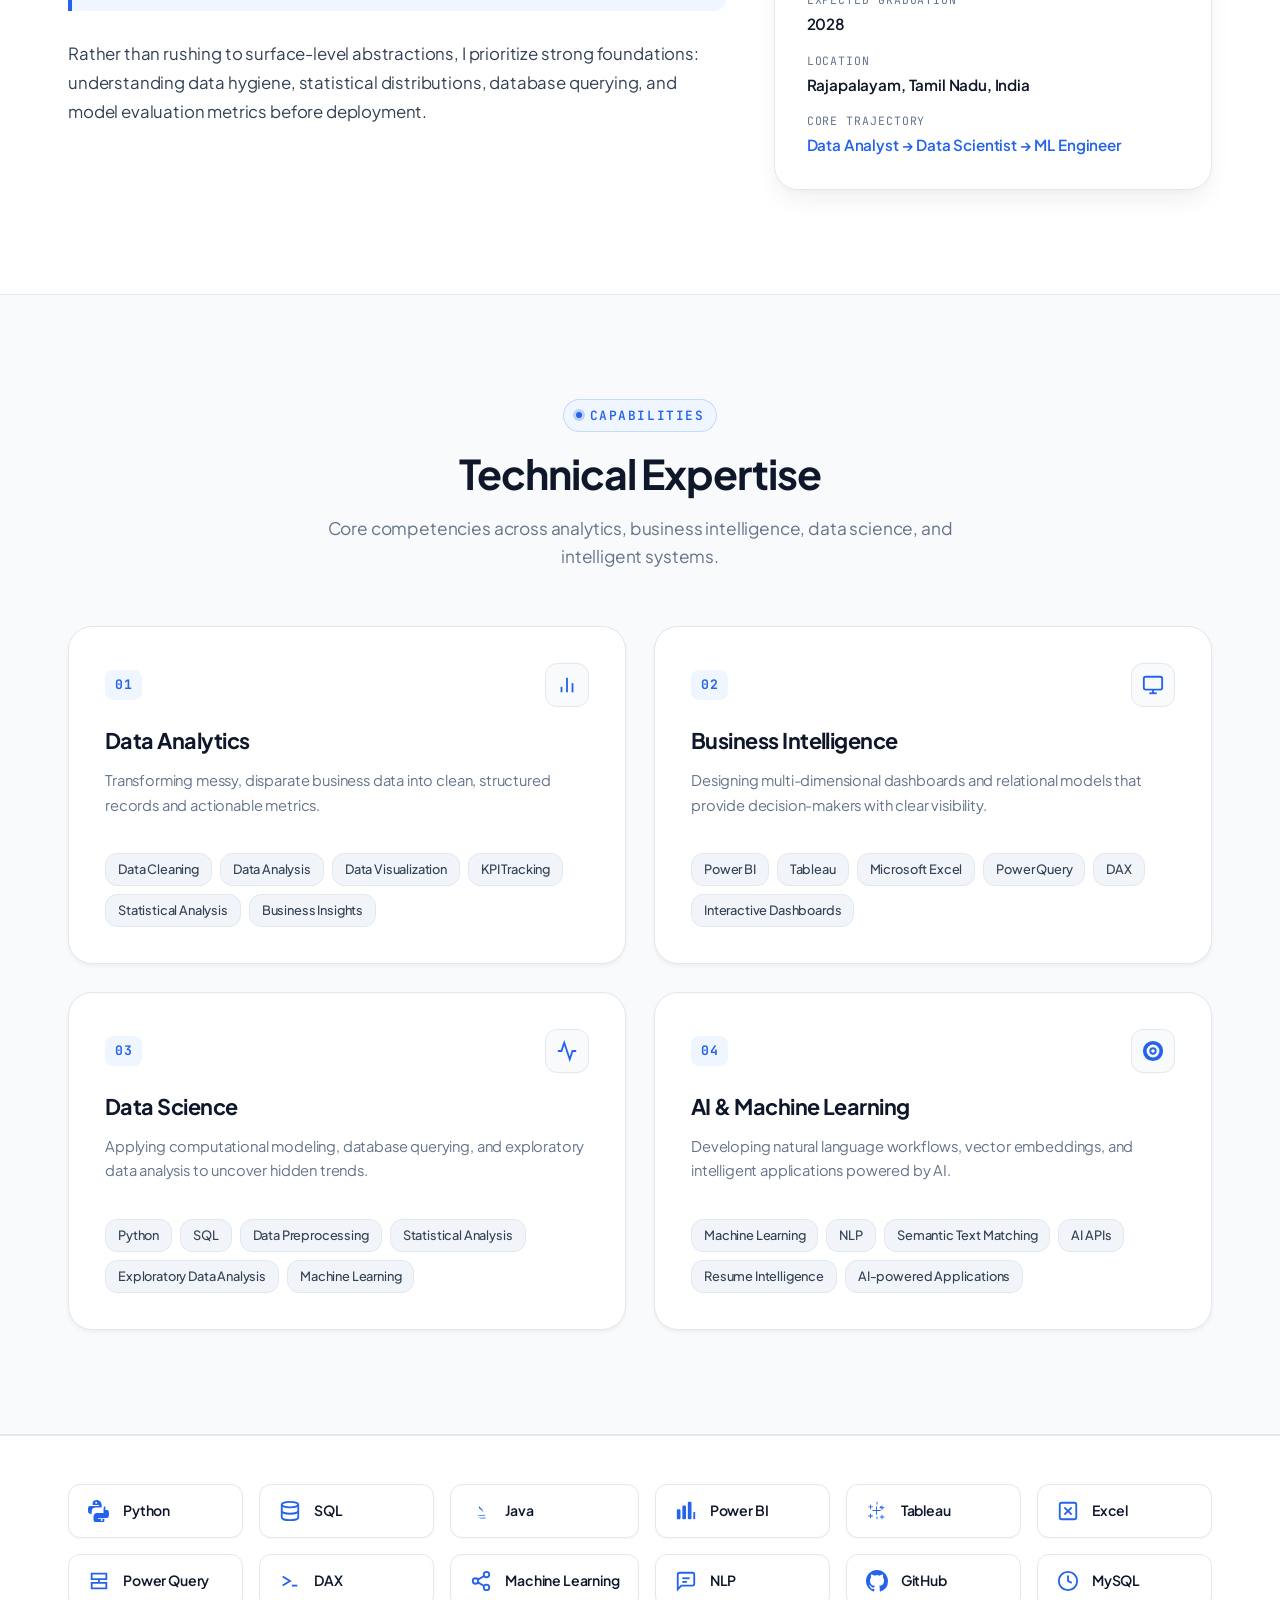
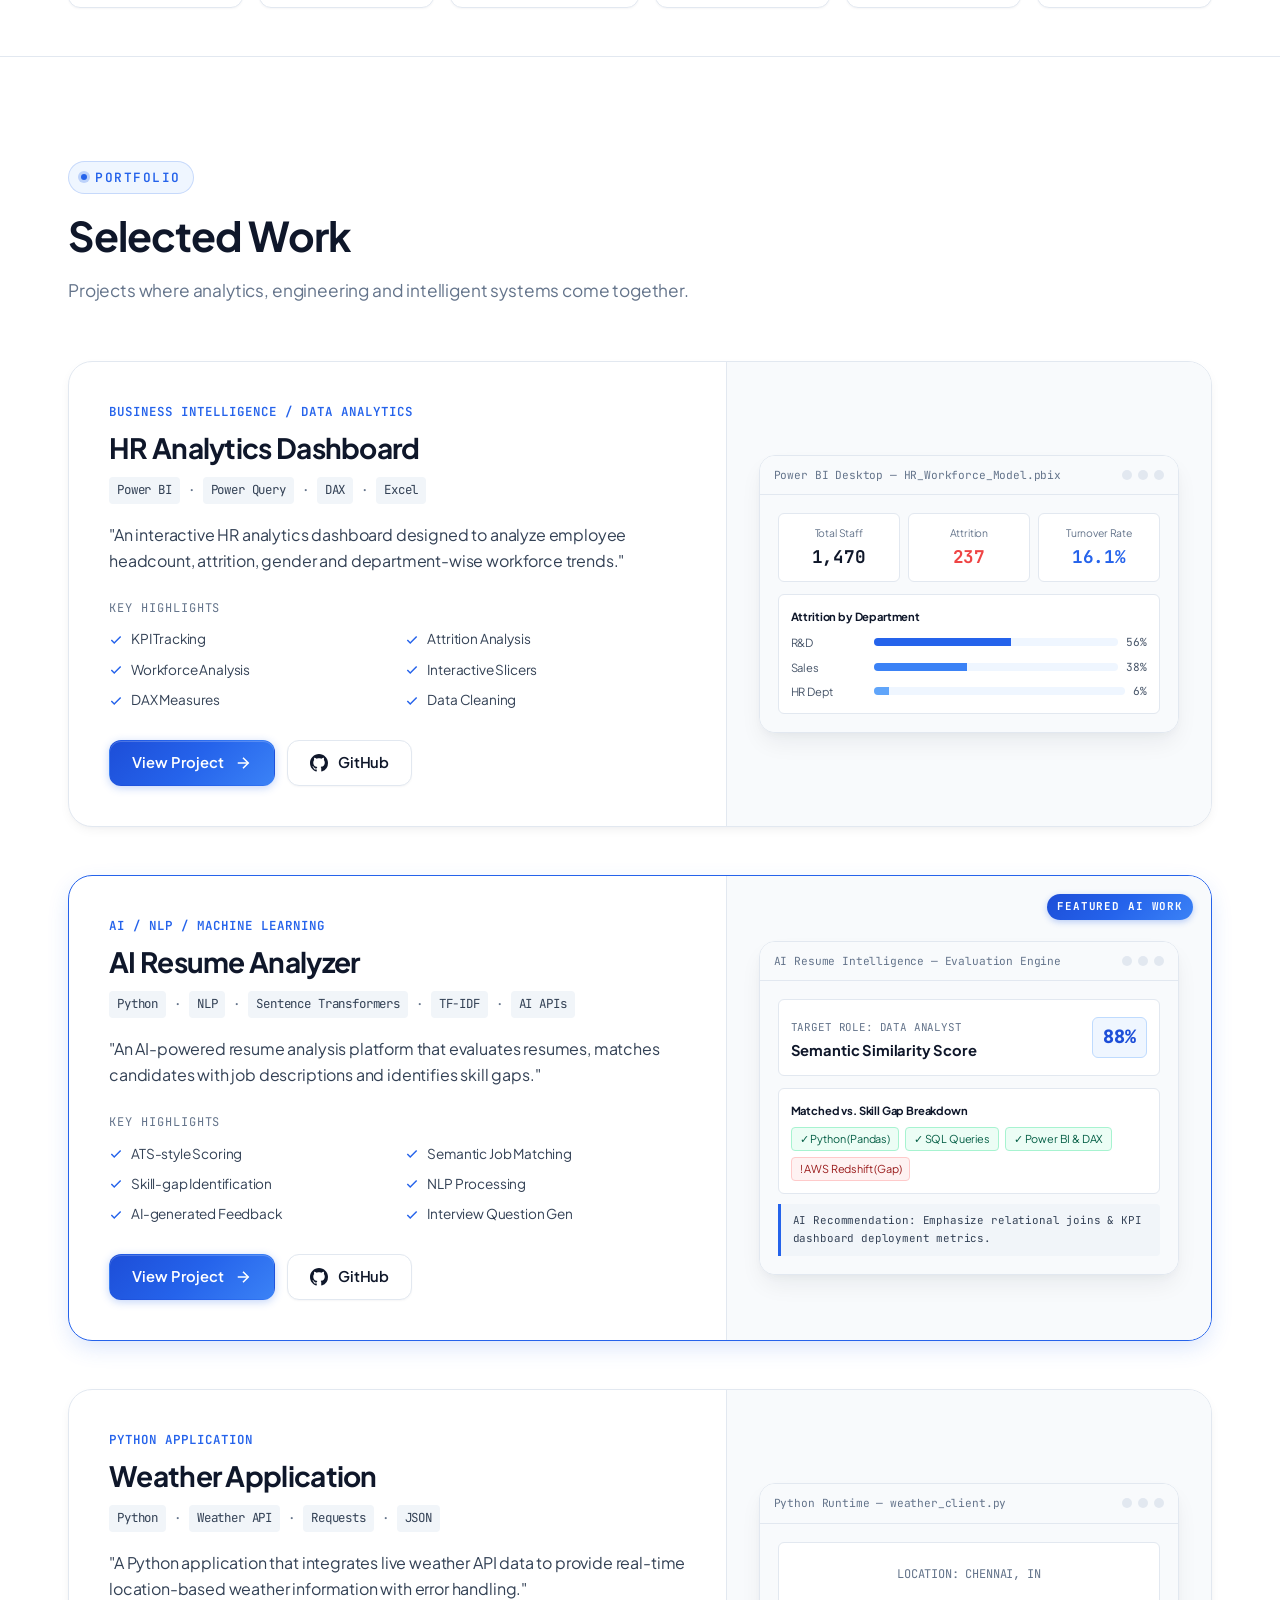
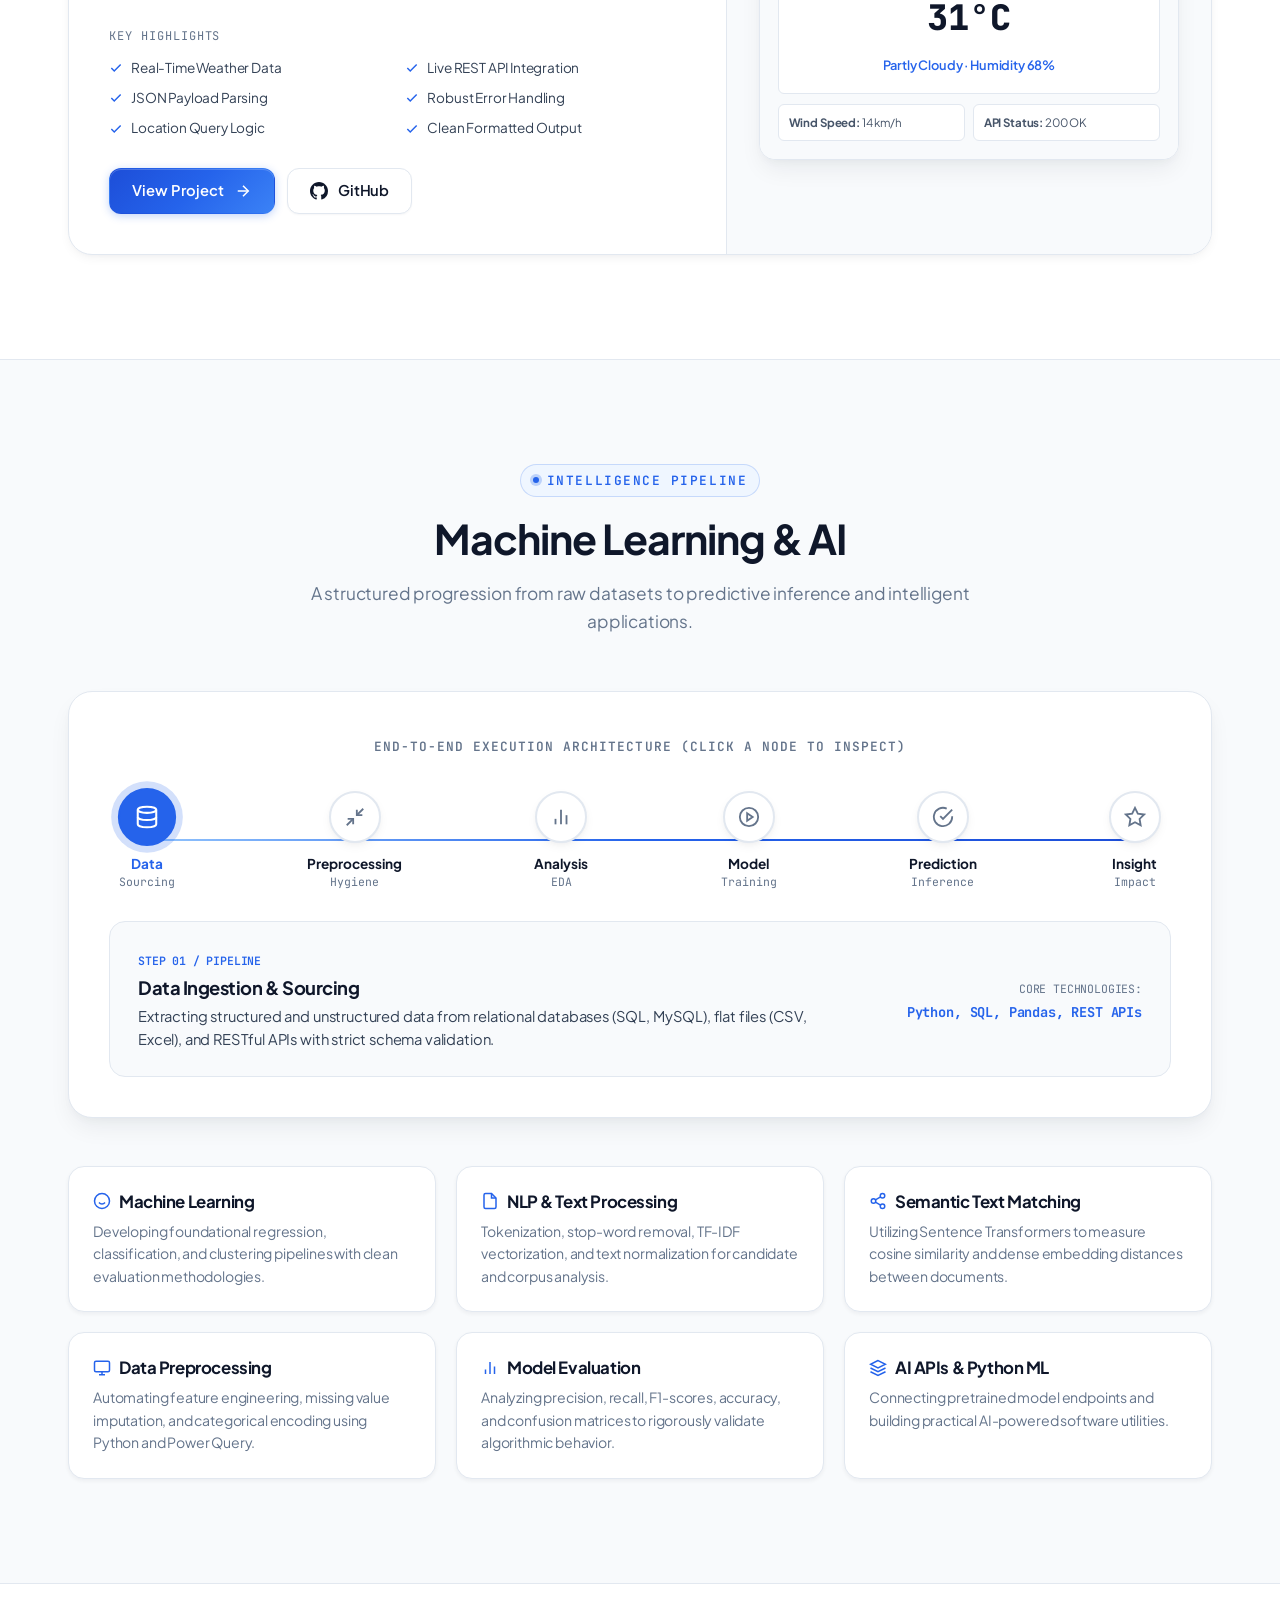
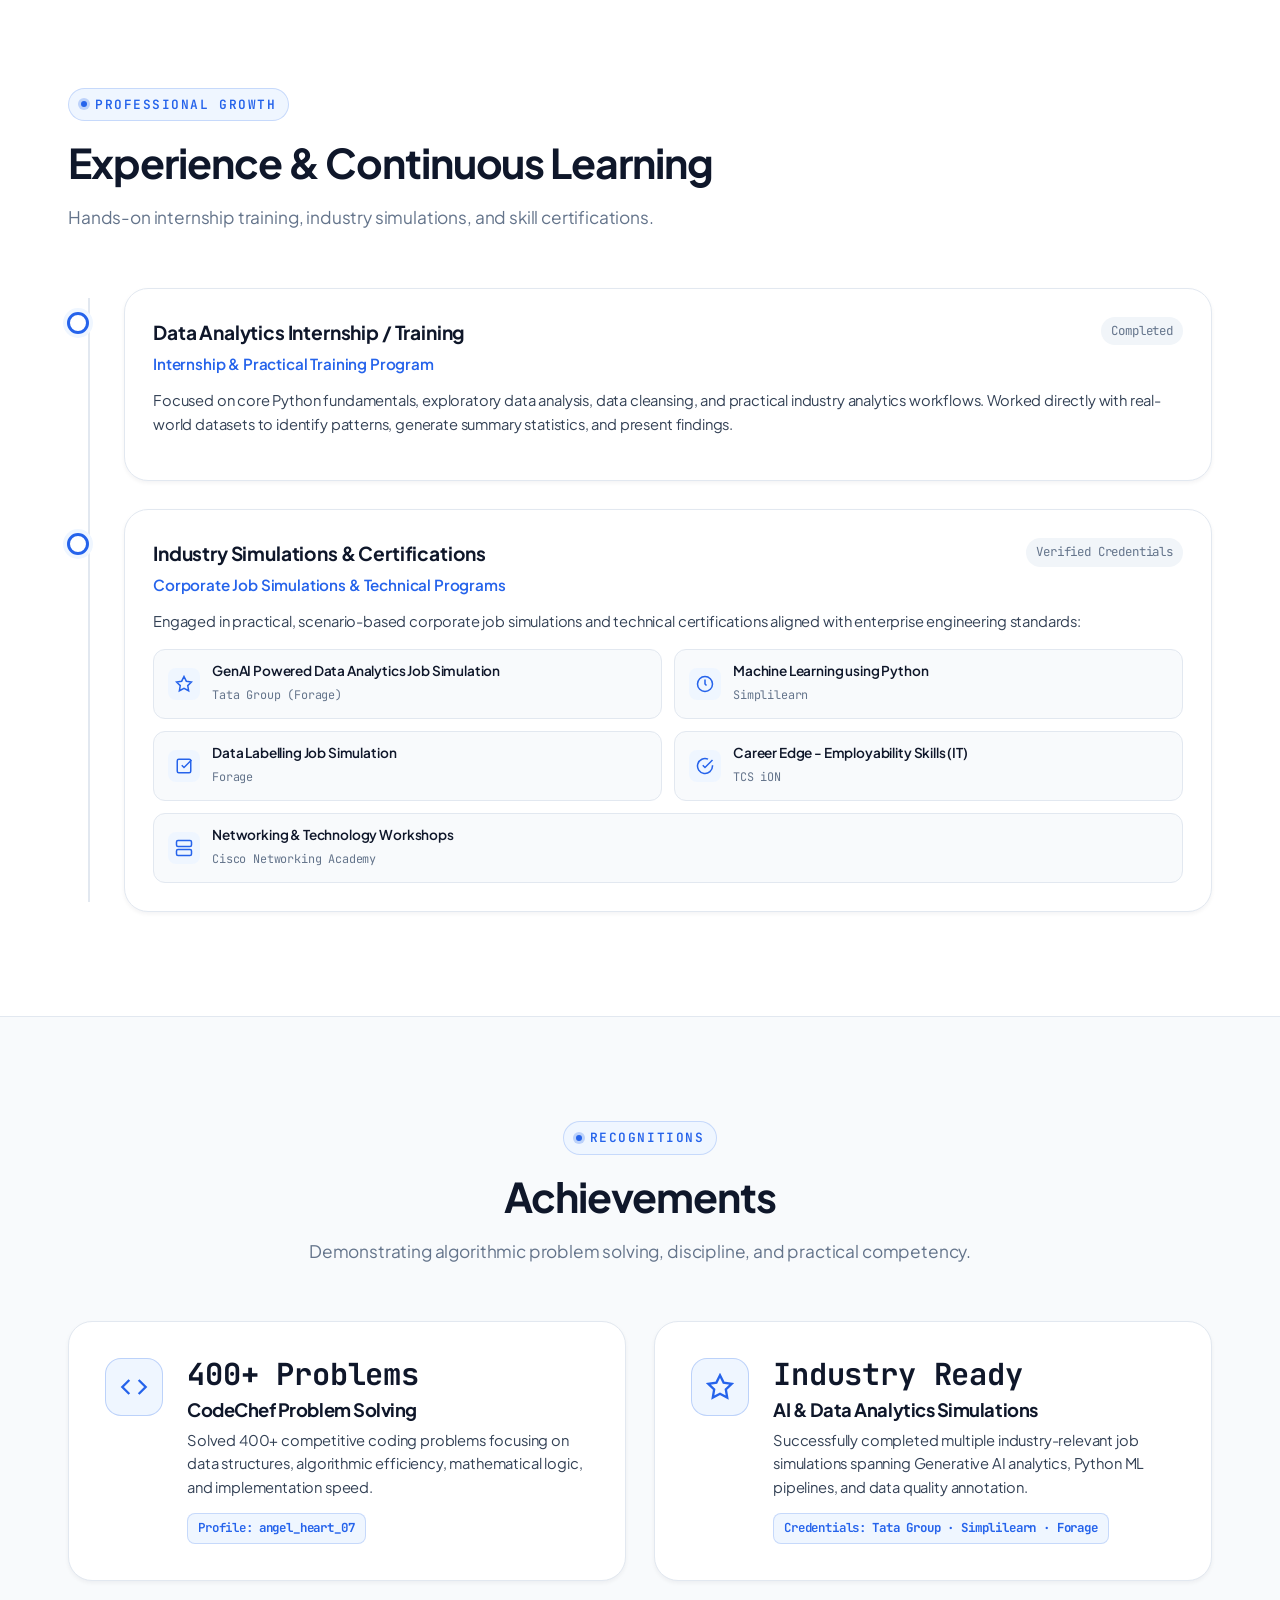
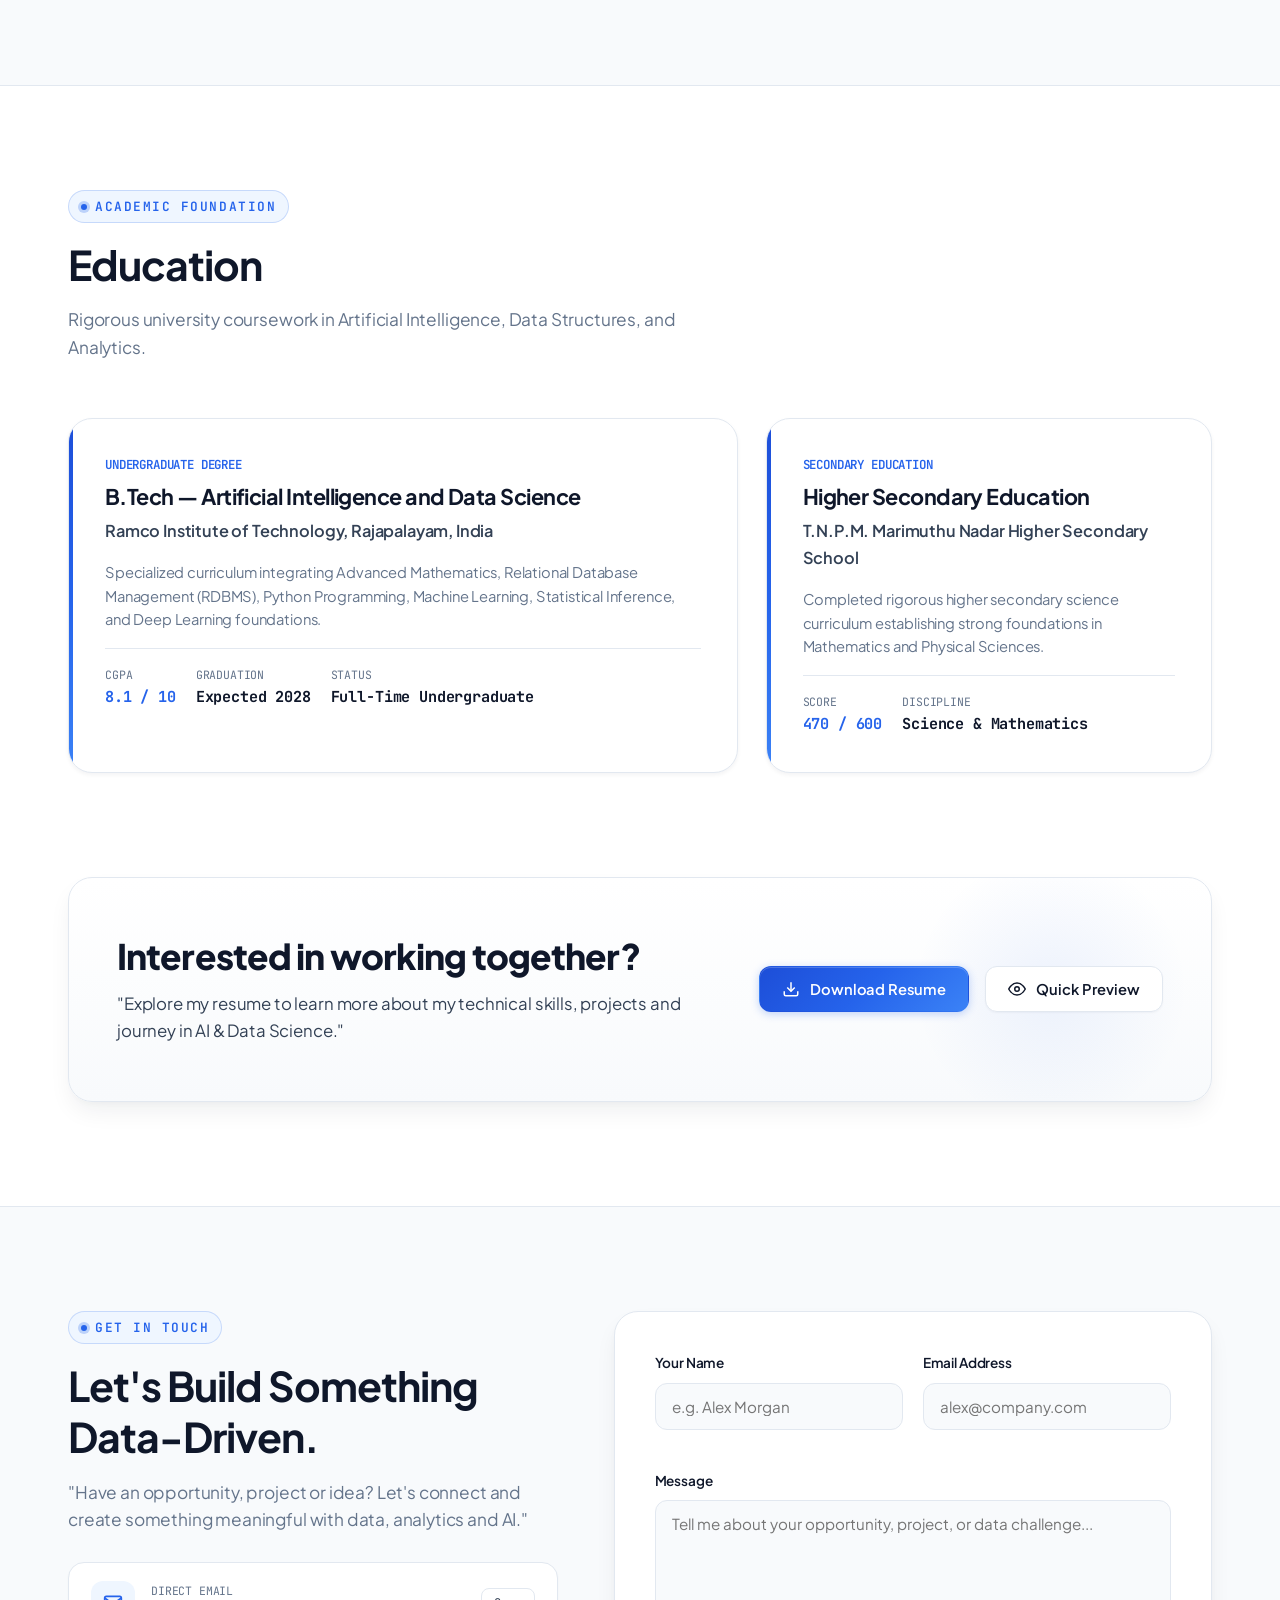
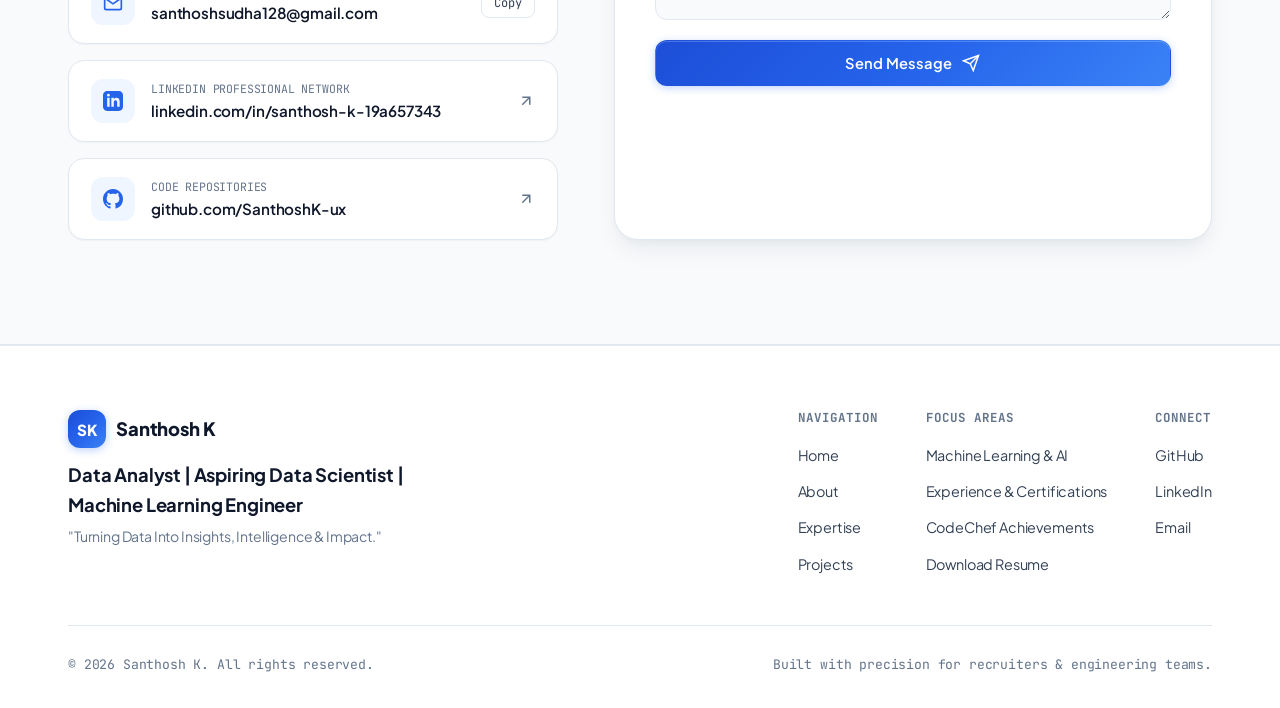
==== commit 1914912a: "Update SEO title and description for portfolio Removed 'Machine Learning Engineer' from title and me" ====
--- a/index.html
+++ b/index.html
@@ -5,14 +5,14 @@
   <meta name="viewport" content="width=device-width, initial-scale=1.0">
   
   <!-- SEO & Social Meta Tags -->
-  <title>Santhosh K | Data Analyst | Aspiring Data Scientist | Machine Learning Engineer</title>
-  <meta name="description" content="Portfolio of Santhosh K — Data Analyst, Aspiring Data Scientist and Machine Learning Engineer focused on Python, SQL, Power BI, Machine Learning and AI.">
+  <title>Santhosh K | Data Analyst | Aspiring Data Scientist</title>
+  <meta name="description" content="Portfolio of Santhosh K — Data Analyst, Aspiring Data Scientist focused on Python, SQL, Power BI, Machine Learning and AI.">
   <meta name="author" content="Santhosh K">
-  <meta name="keywords" content="Santhosh K, Data Analyst, Aspiring Data Scientist, Machine Learning Engineer, Power BI, Python, SQL, DAX, AI, Ramco Institute of Technology">
+  <meta name="keywords" content="Santhosh K, Data Analyst, Aspiring Data Scientist, Power BI, Python, SQL, DAX, AI, Ramco Institute of Technology">
 
   <!-- Open Graph / Facebook -->
   <meta property="og:type" content="website">
-  <meta property="og:title" content="Santhosh K | Data Analyst | Aspiring Data Scientist | Machine Learning Engineer">
+  <meta property="og:title" content="Santhosh K | Data Analyst | Aspiring Data Scientist">
   <meta property="og:description" content="Turning Data Into Insights, Intelligence & Impact. Building data-driven solutions with Analytics, AI & Machine Learning.">
   <meta property="og:url" content="https://github.com/SanthoshK-ux">
 
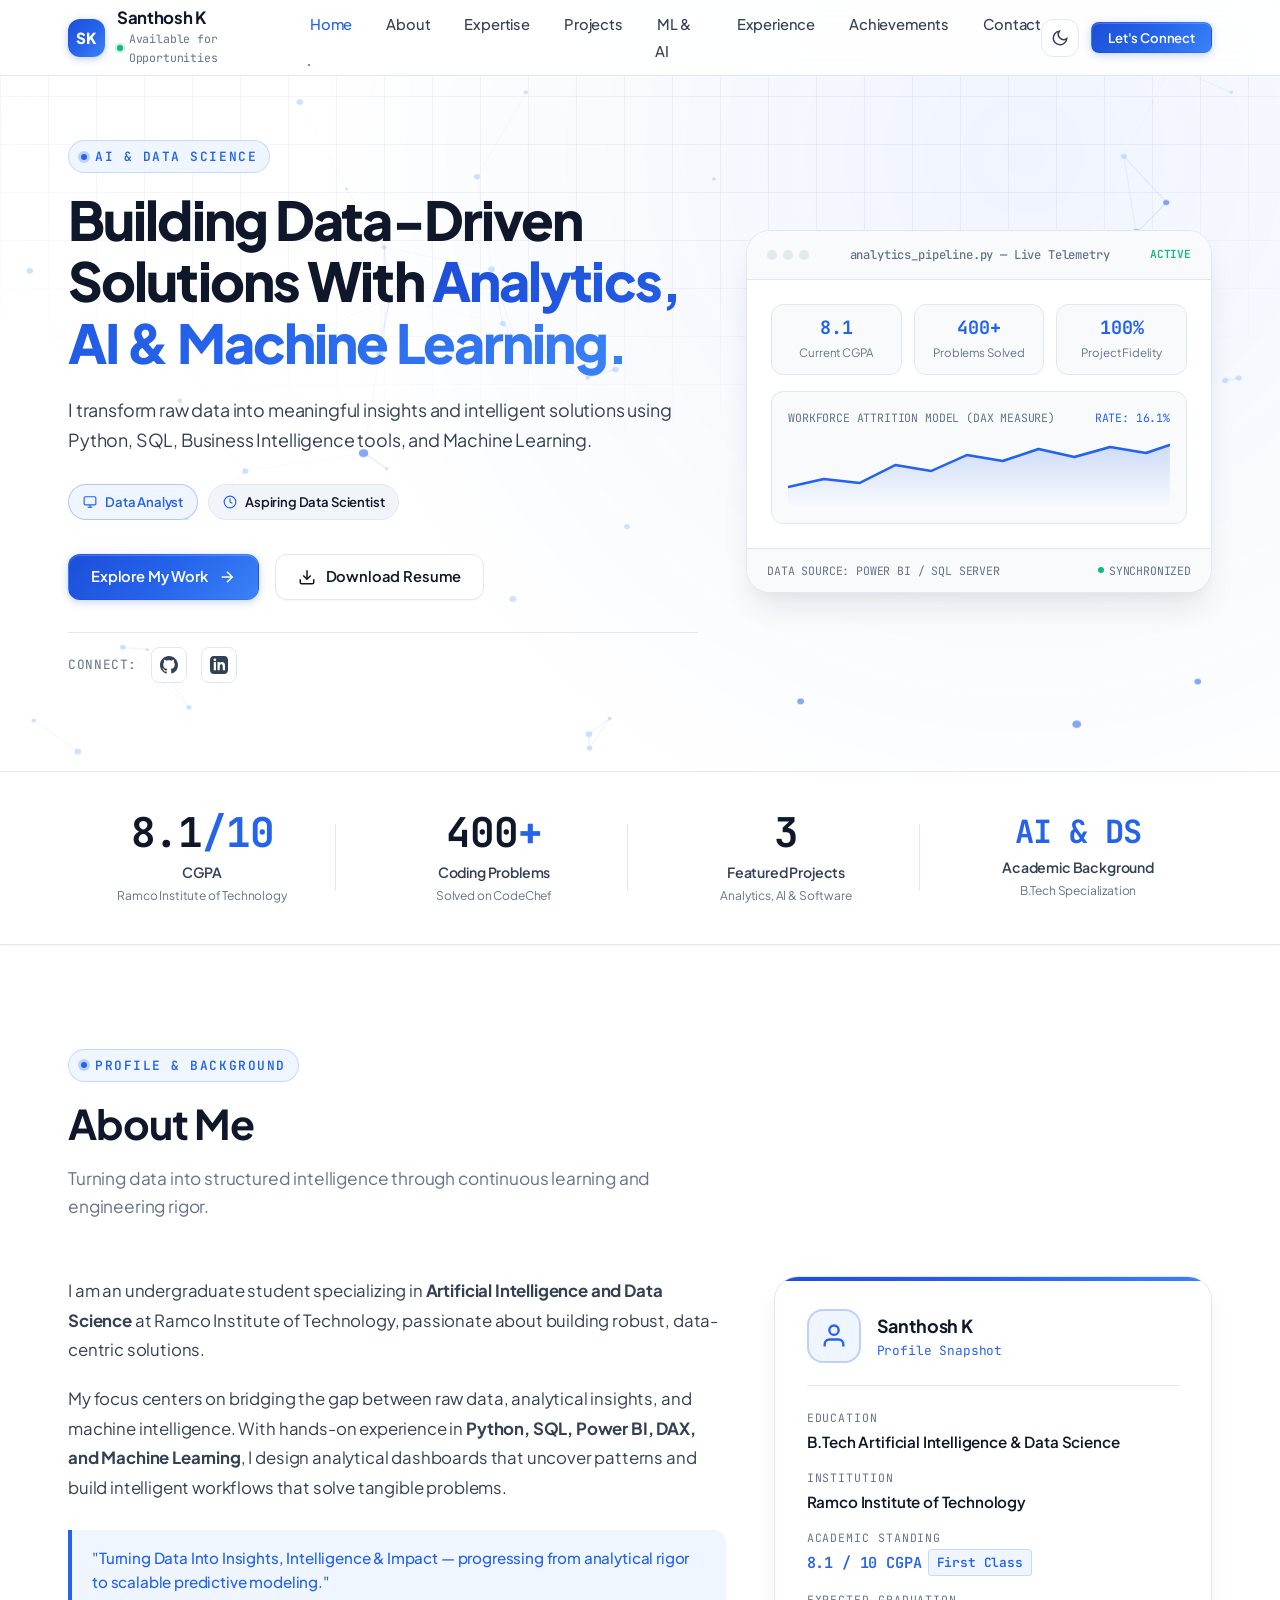
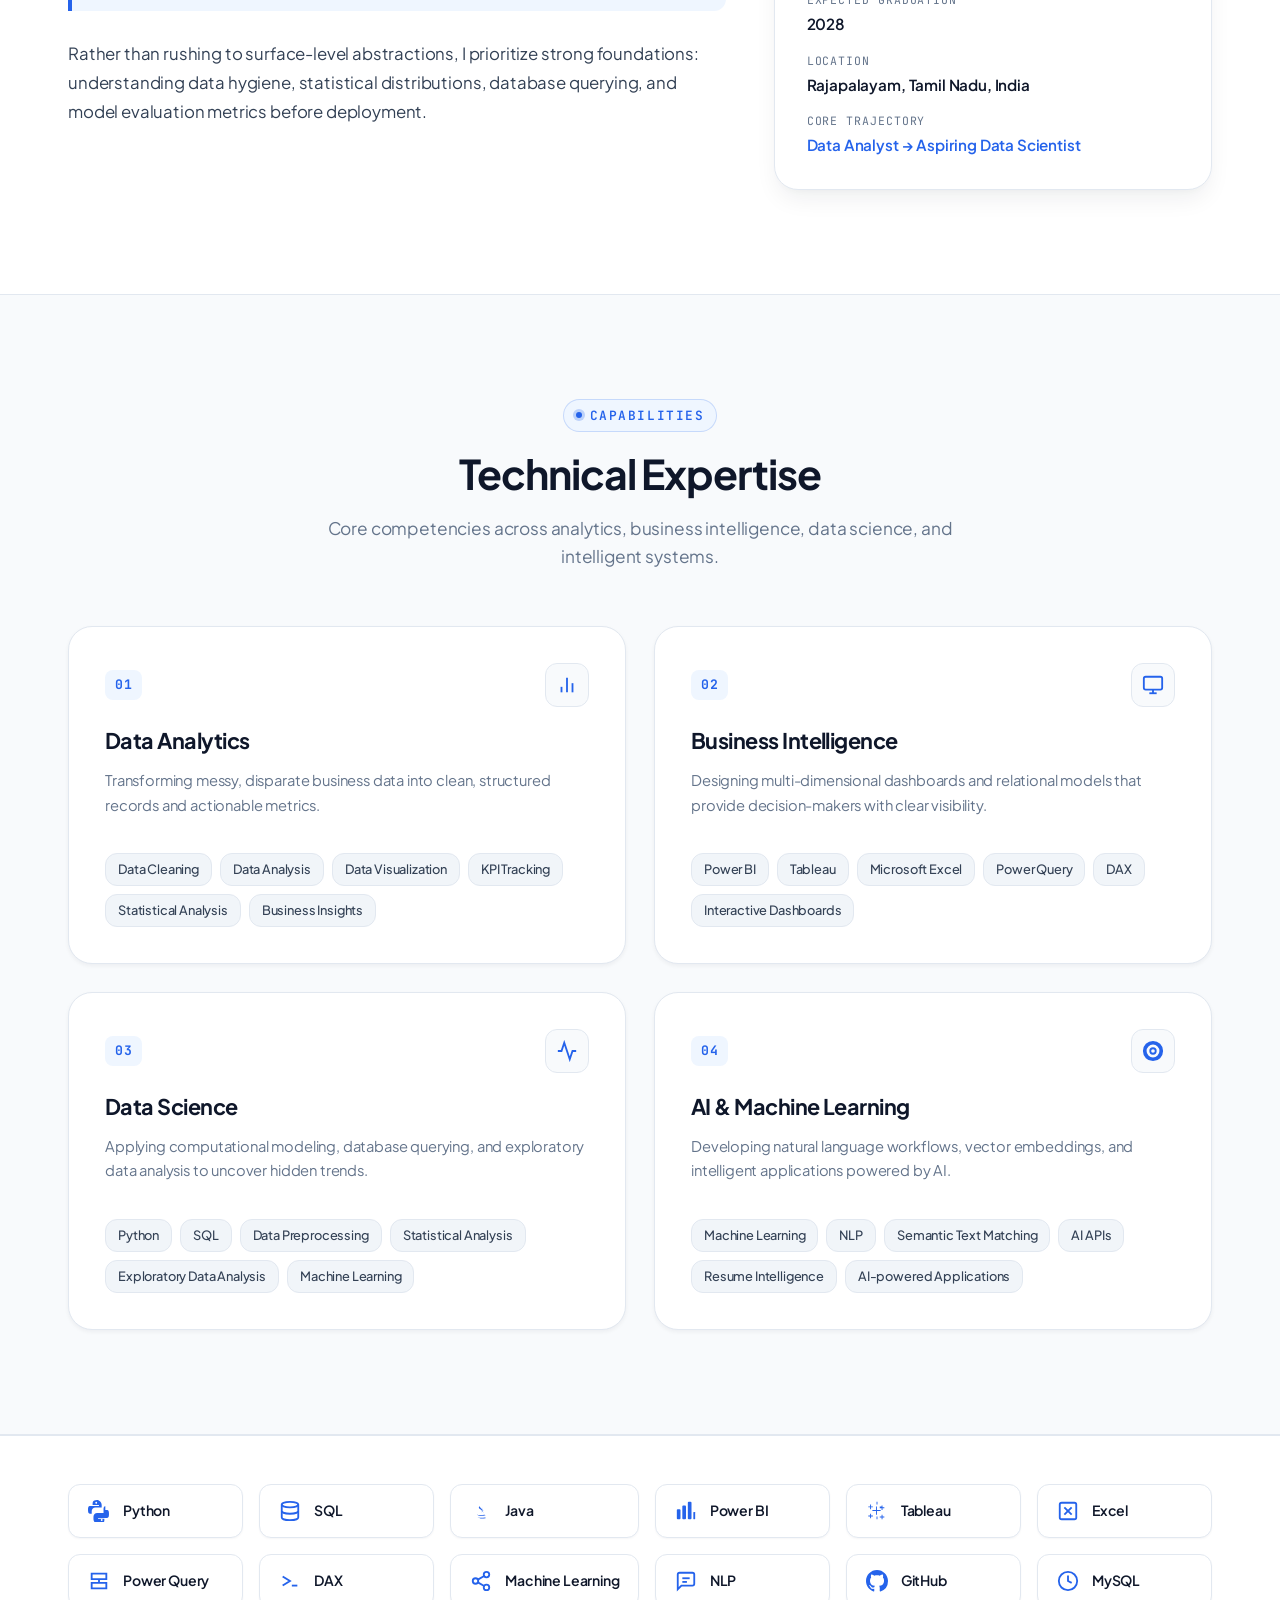
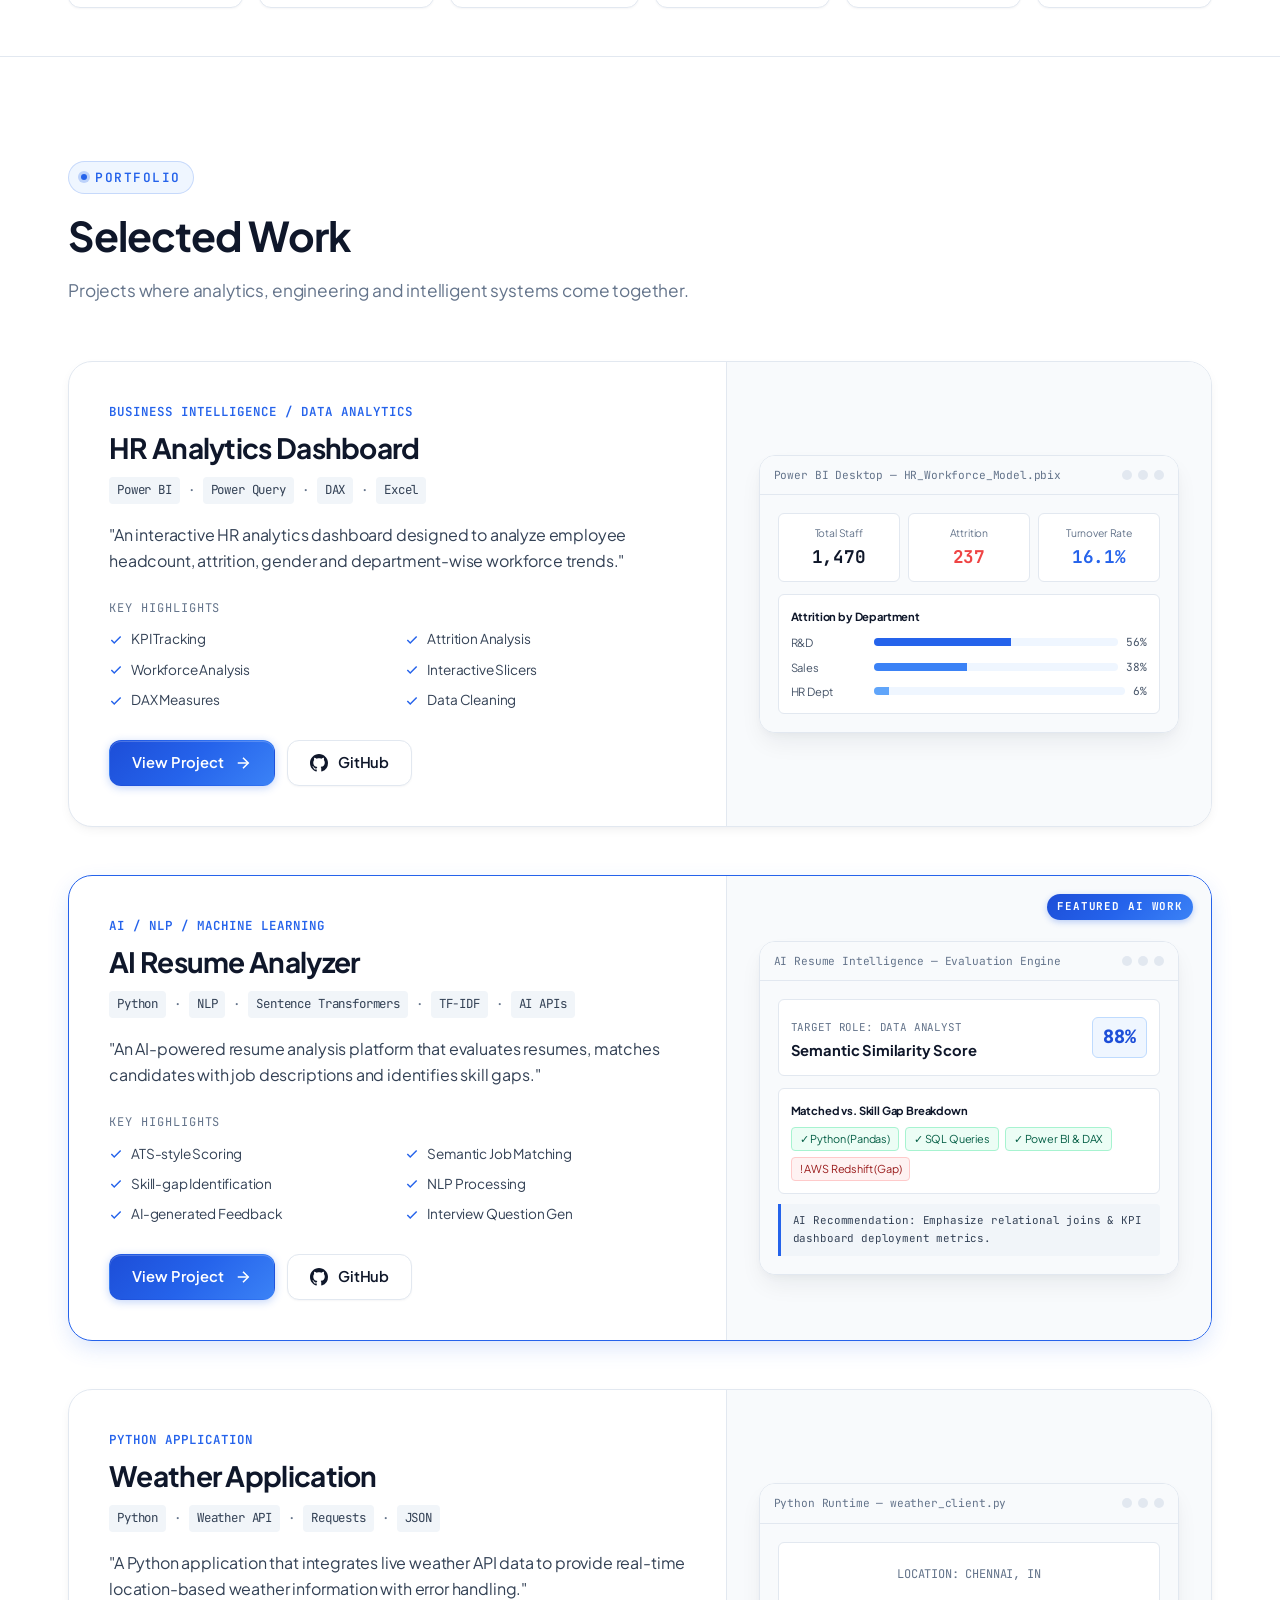
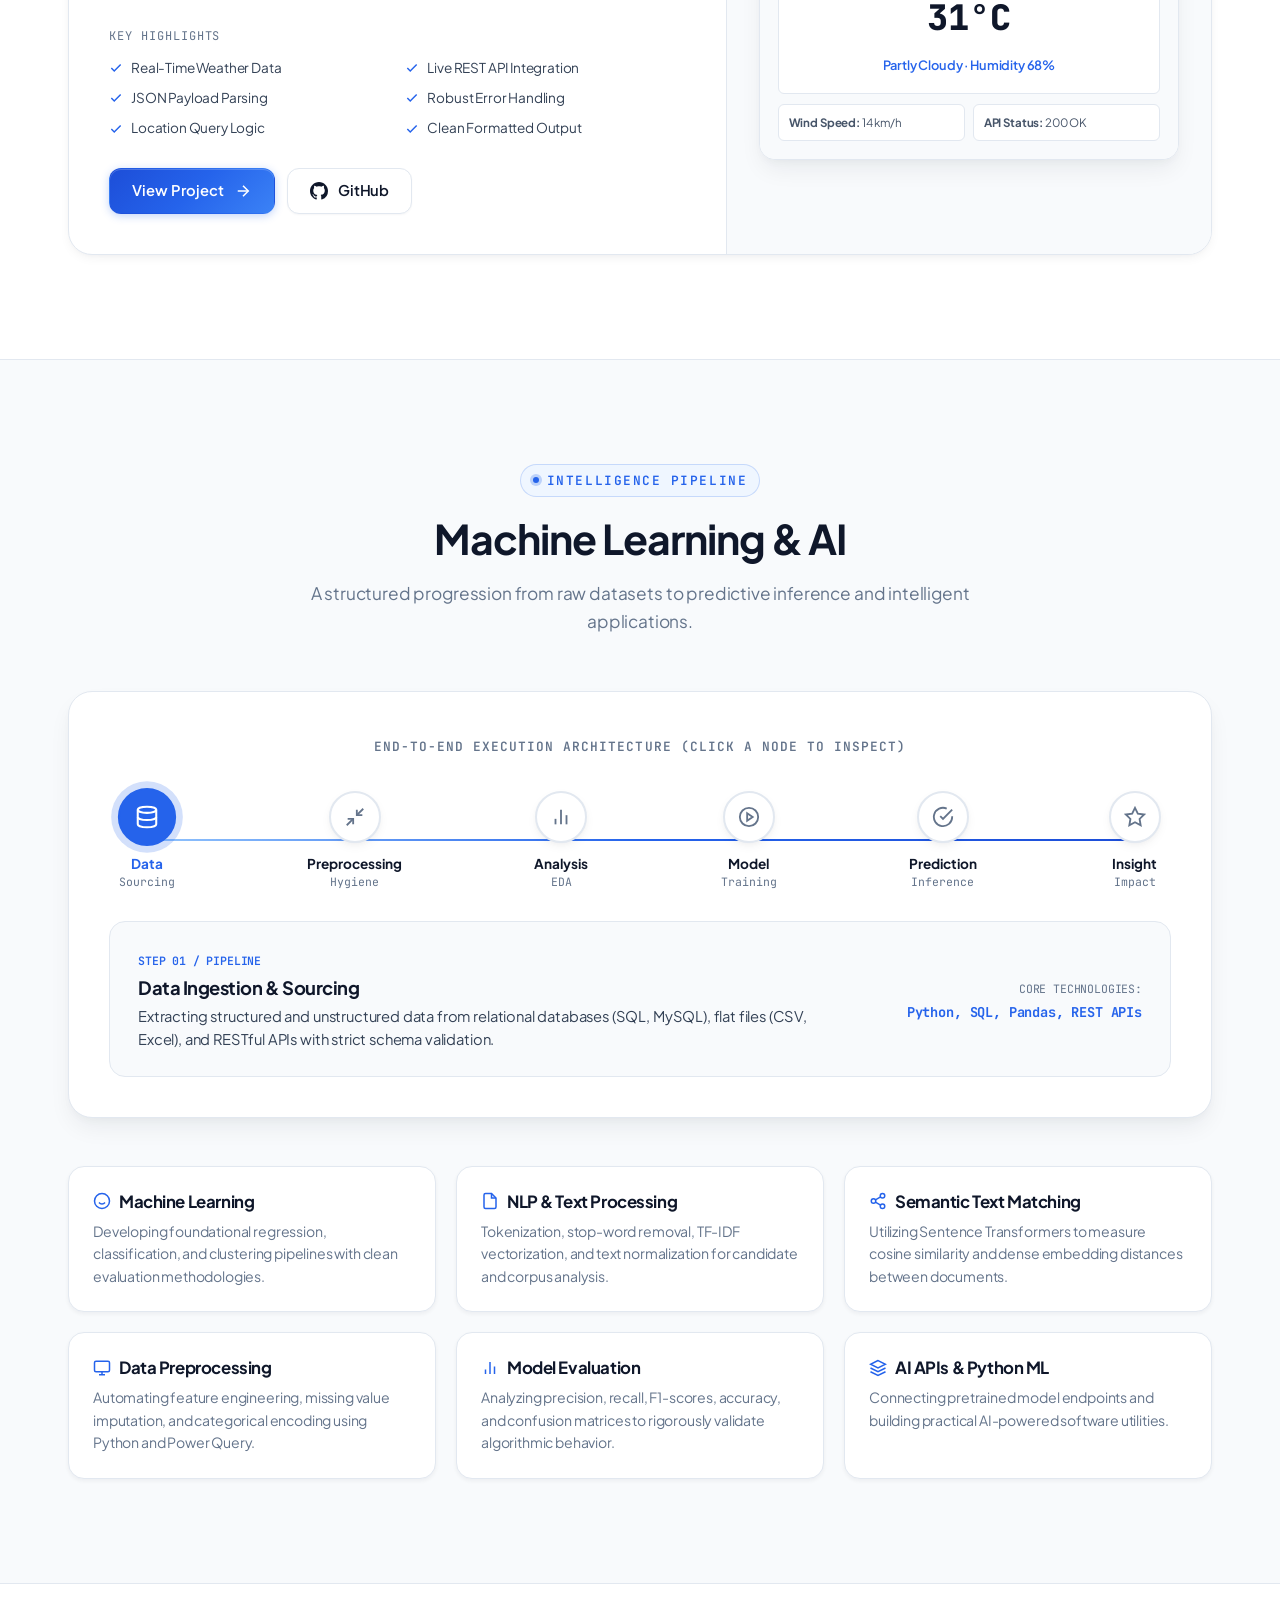
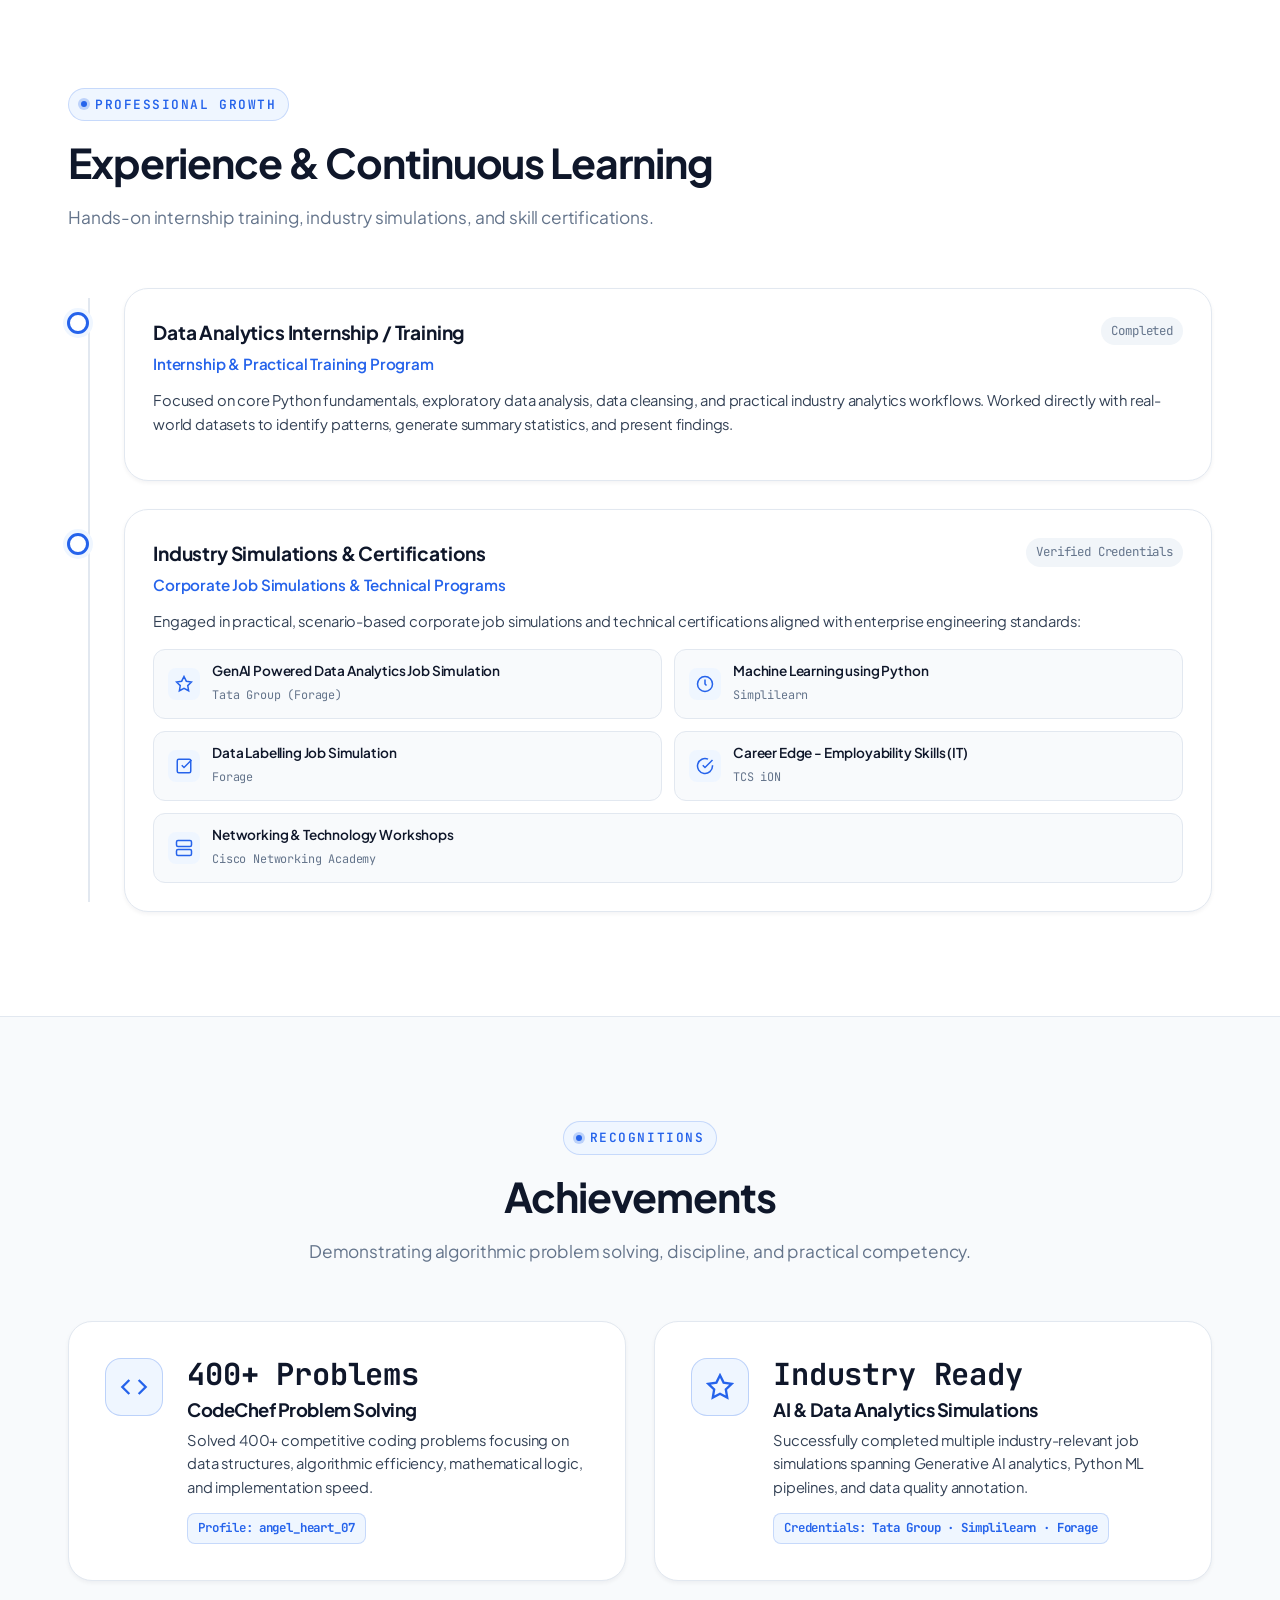
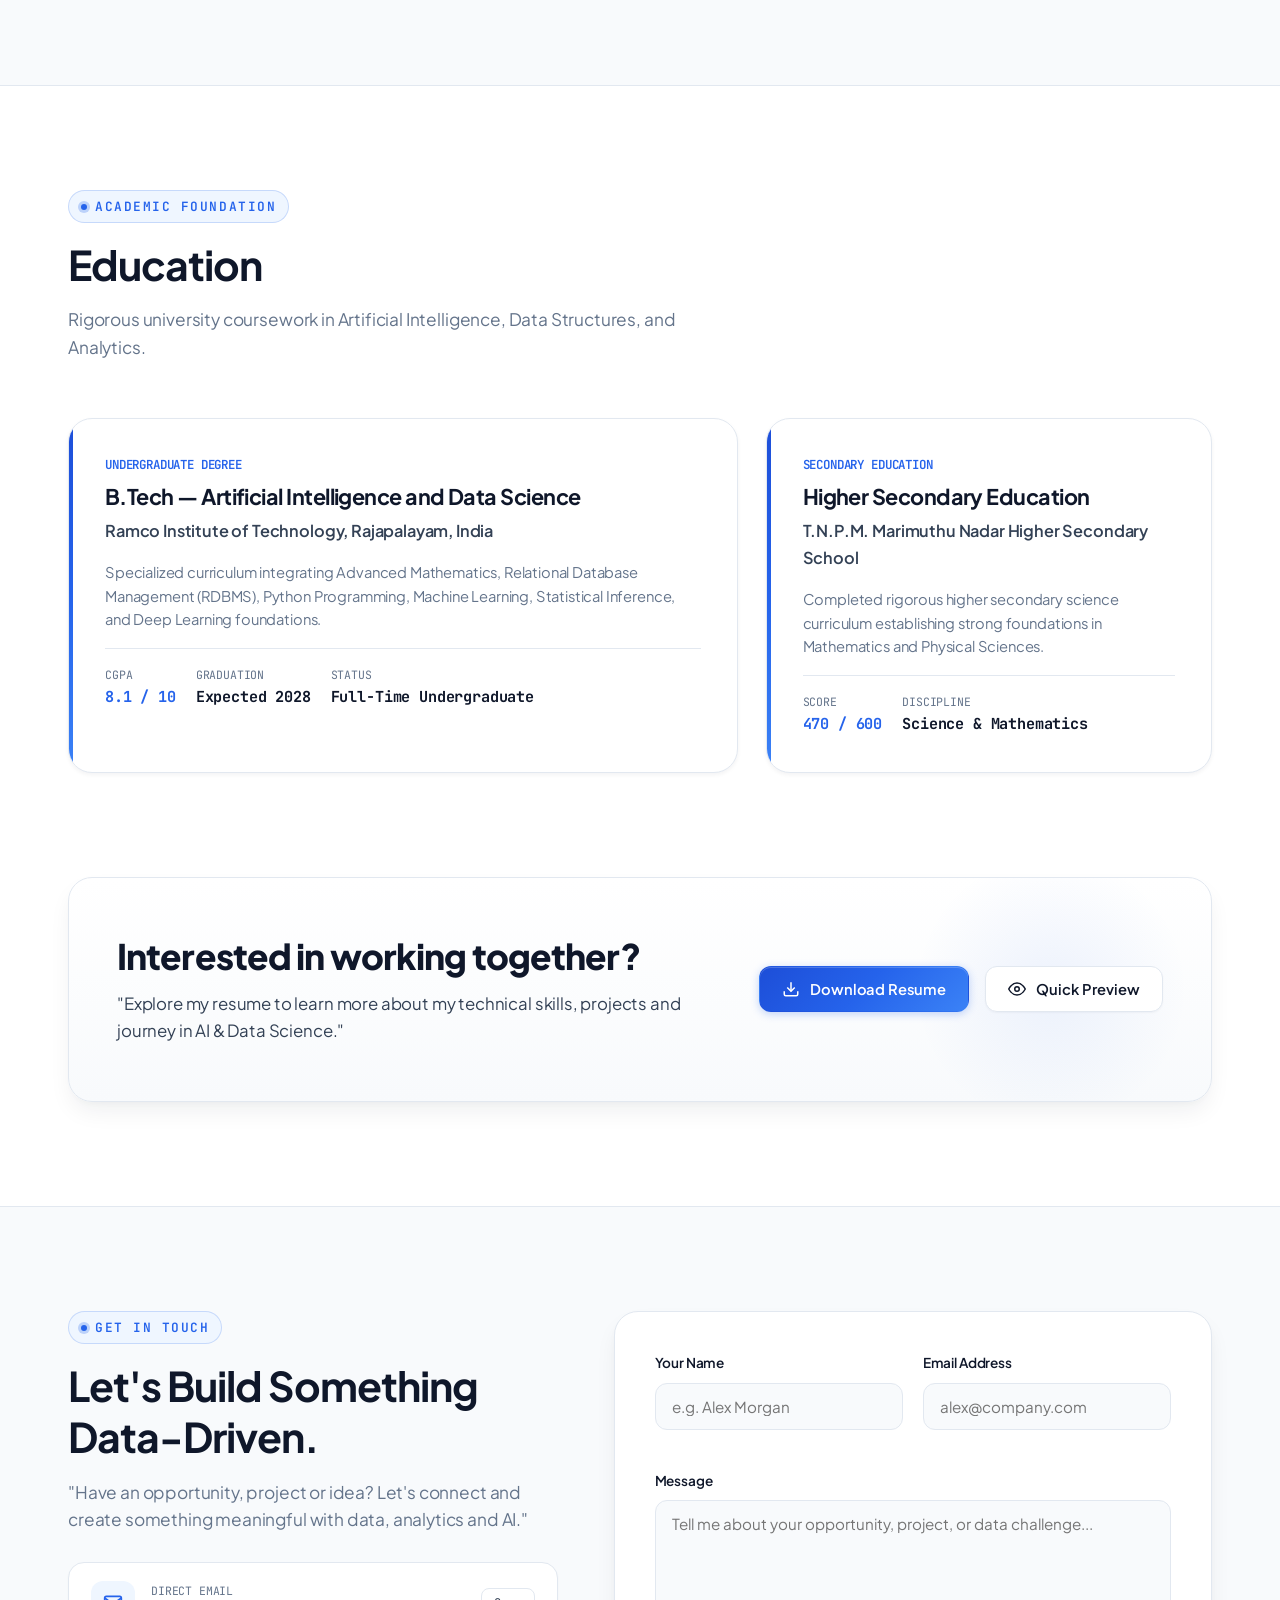
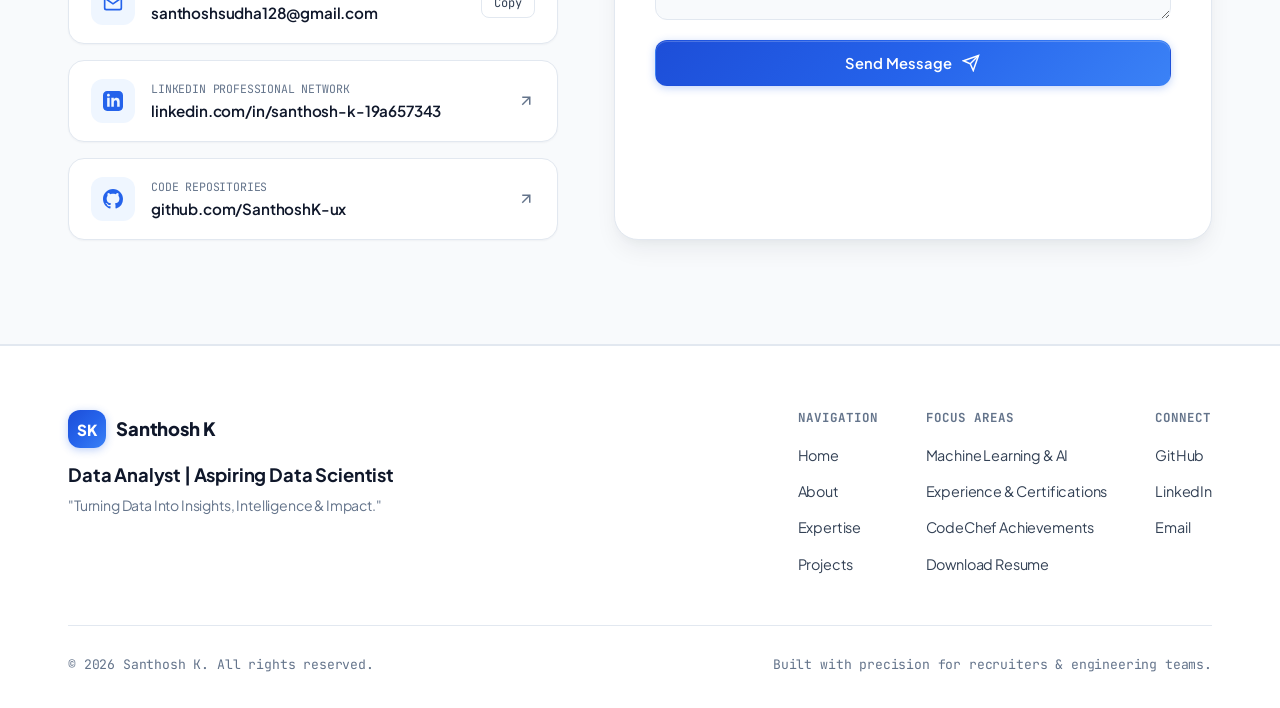
==== commit f14d6a1c: "fix: update identity to Data Analyst | Aspiring Data Scientist and verify exactly 3 featured project" ====
--- a/index.html
+++ b/index.html
@@ -31,7 +31,7 @@
     "@context": "https://schema.org",
     "@type": "Person",
     "name": "Santhosh K",
-    "jobTitle": "Data Analyst | Aspiring Data Scientist | Machine Learning Engineer",
+    "jobTitle": "Data Analyst | Aspiring Data Scientist",
     "description": "Technically strong AI & Data Science student building real-world solutions across Data Analytics, Data Science, Machine Learning and AI.",
     "email": "santhoshsudha128@gmail.com",
     "url": "https://github.com/SanthoshK-ux",
@@ -141,14 +141,6 @@
               </svg>
               Aspiring Data Scientist
             </div>
-            <div class="role-badge">
-              <svg fill="none" stroke="currentColor" stroke-width="2" viewBox="0 0 24 24">
-                <path d="M18 20V10"></path>
-                <path d="M12 20V4"></path>
-                <path d="M6 20v-6"></path>
-              </svg>
-              Machine Learning Engineer
-            </div>
           </div>
 
           <!-- CTAs -->
@@ -378,7 +370,7 @@
 
               <div class="profile-row">
                 <span class="profile-row-label">Core Trajectory</span>
-                <span class="profile-row-value" style="color: var(--accent-blue);">Data Analyst → Data Scientist → ML Engineer</span>
+                <span class="profile-row-value" style="color: var(--accent-blue);">Data Analyst → Aspiring Data Scientist</span>
               </div>
             </div>
           </div>
@@ -1597,7 +1589,7 @@
             <div class="monogram">SK</div>
             <span style="font-weight: 800; font-size: 1.15rem; color: var(--text-primary);">Santhosh K</span>
           </div>
-          <div class="footer-brand-title">Data Analyst | Aspiring Data Scientist | Machine Learning Engineer</div>
+          <div class="footer-brand-title">Data Analyst | Aspiring Data Scientist</div>
           <p class="footer-brand-tagline">
             "Turning Data Into Insights, Intelligence &amp; Impact."
           </p>
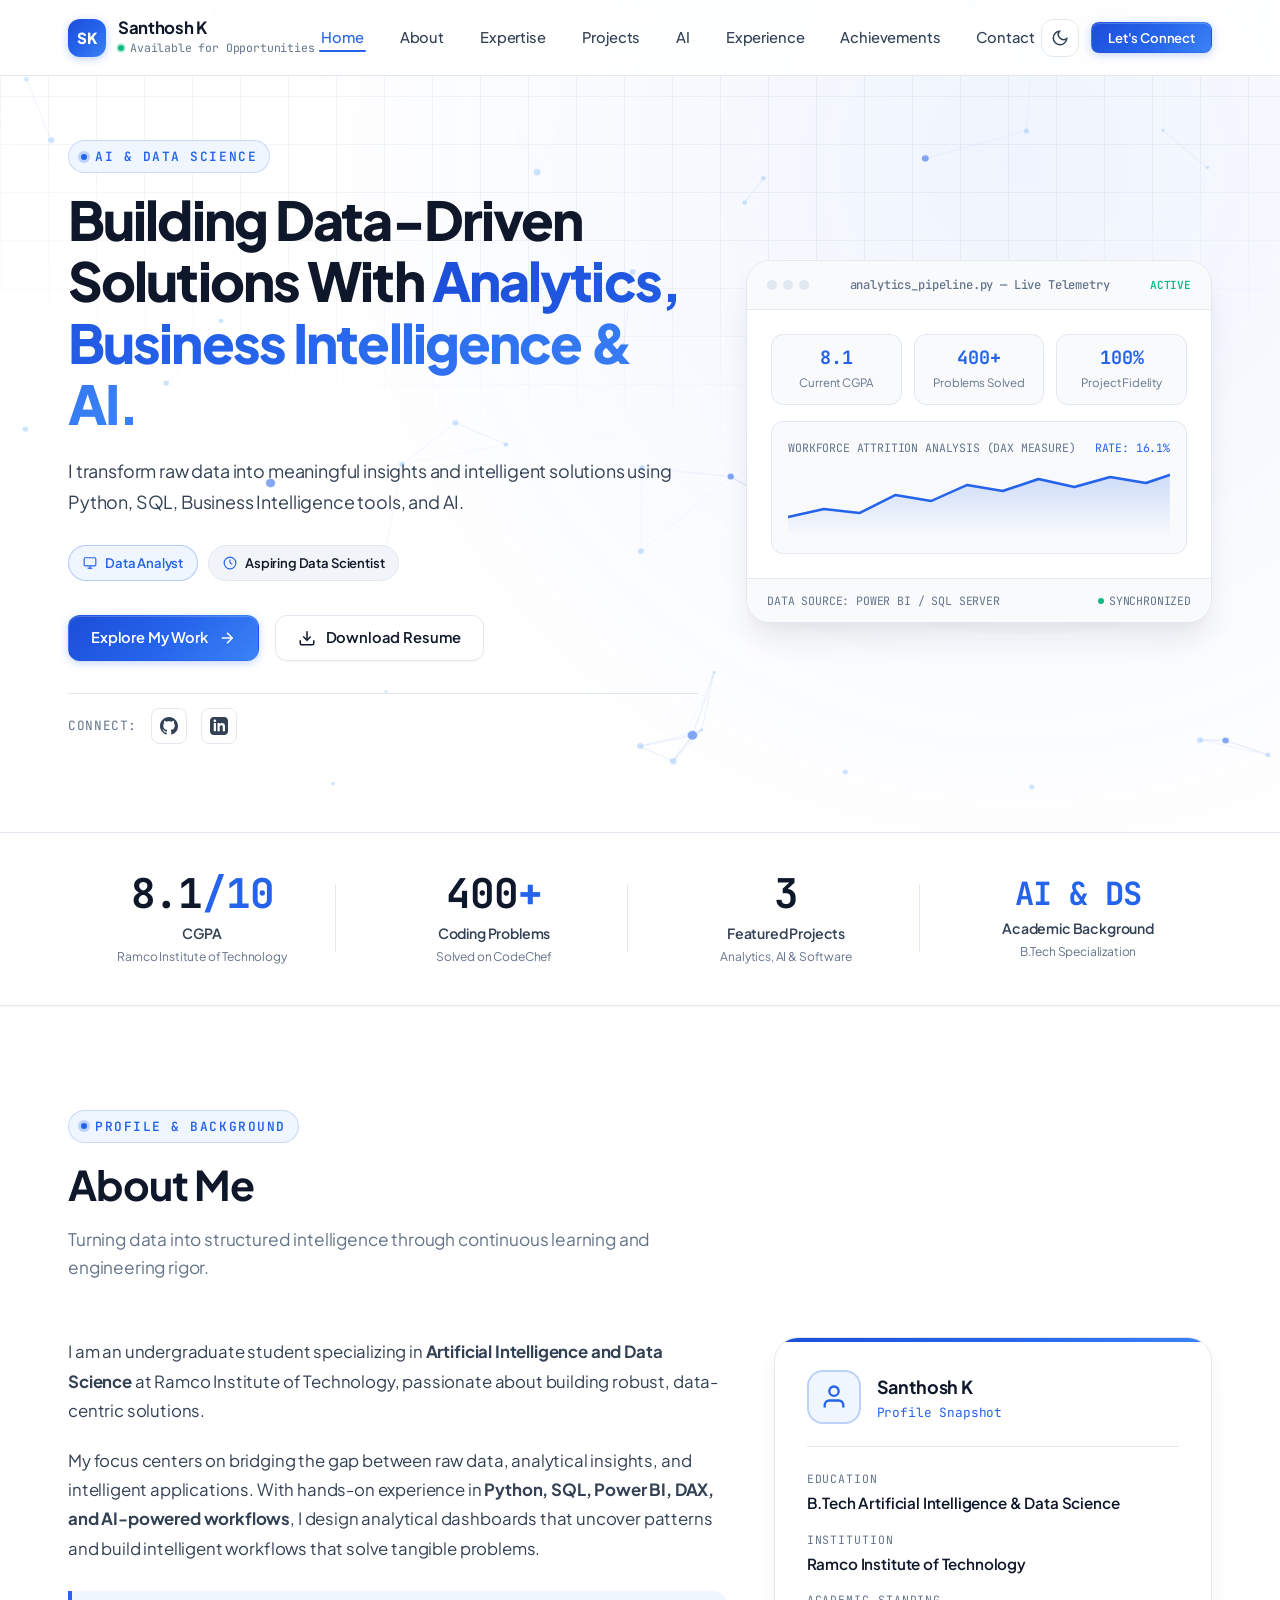
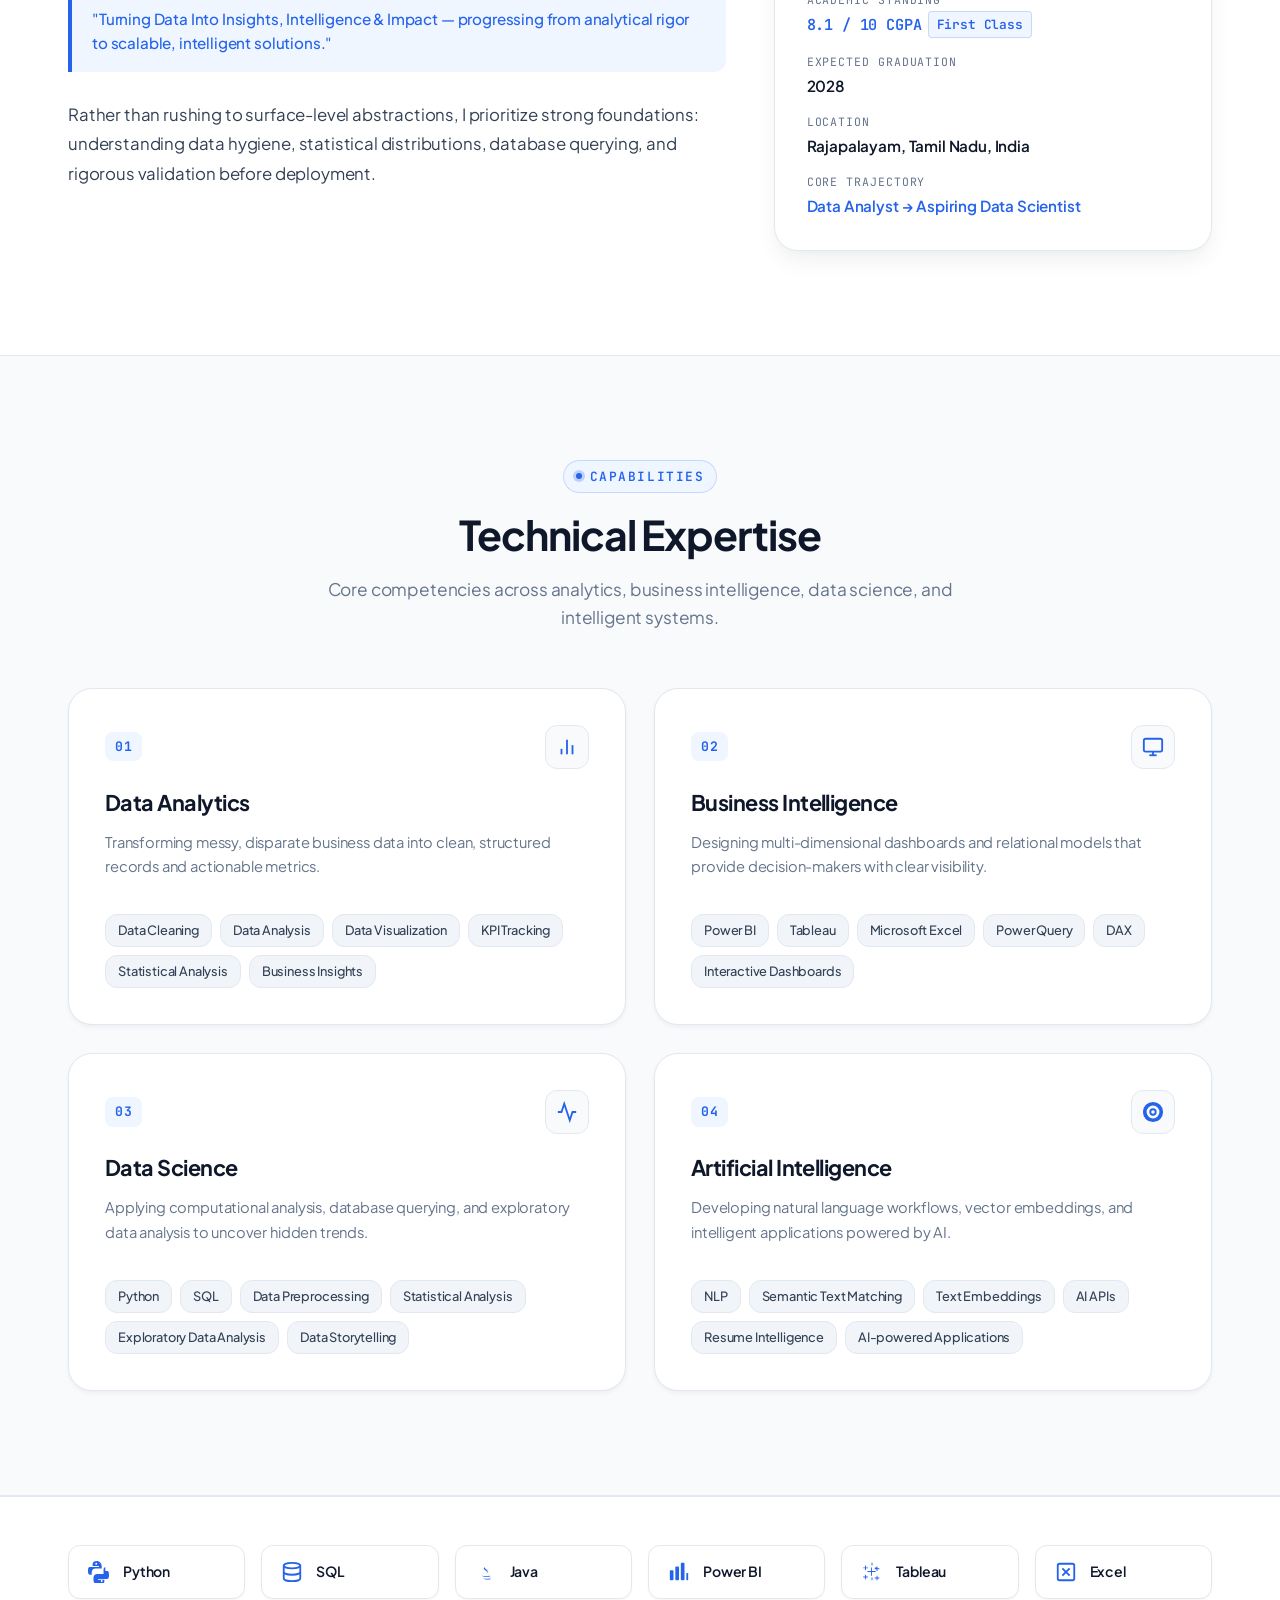
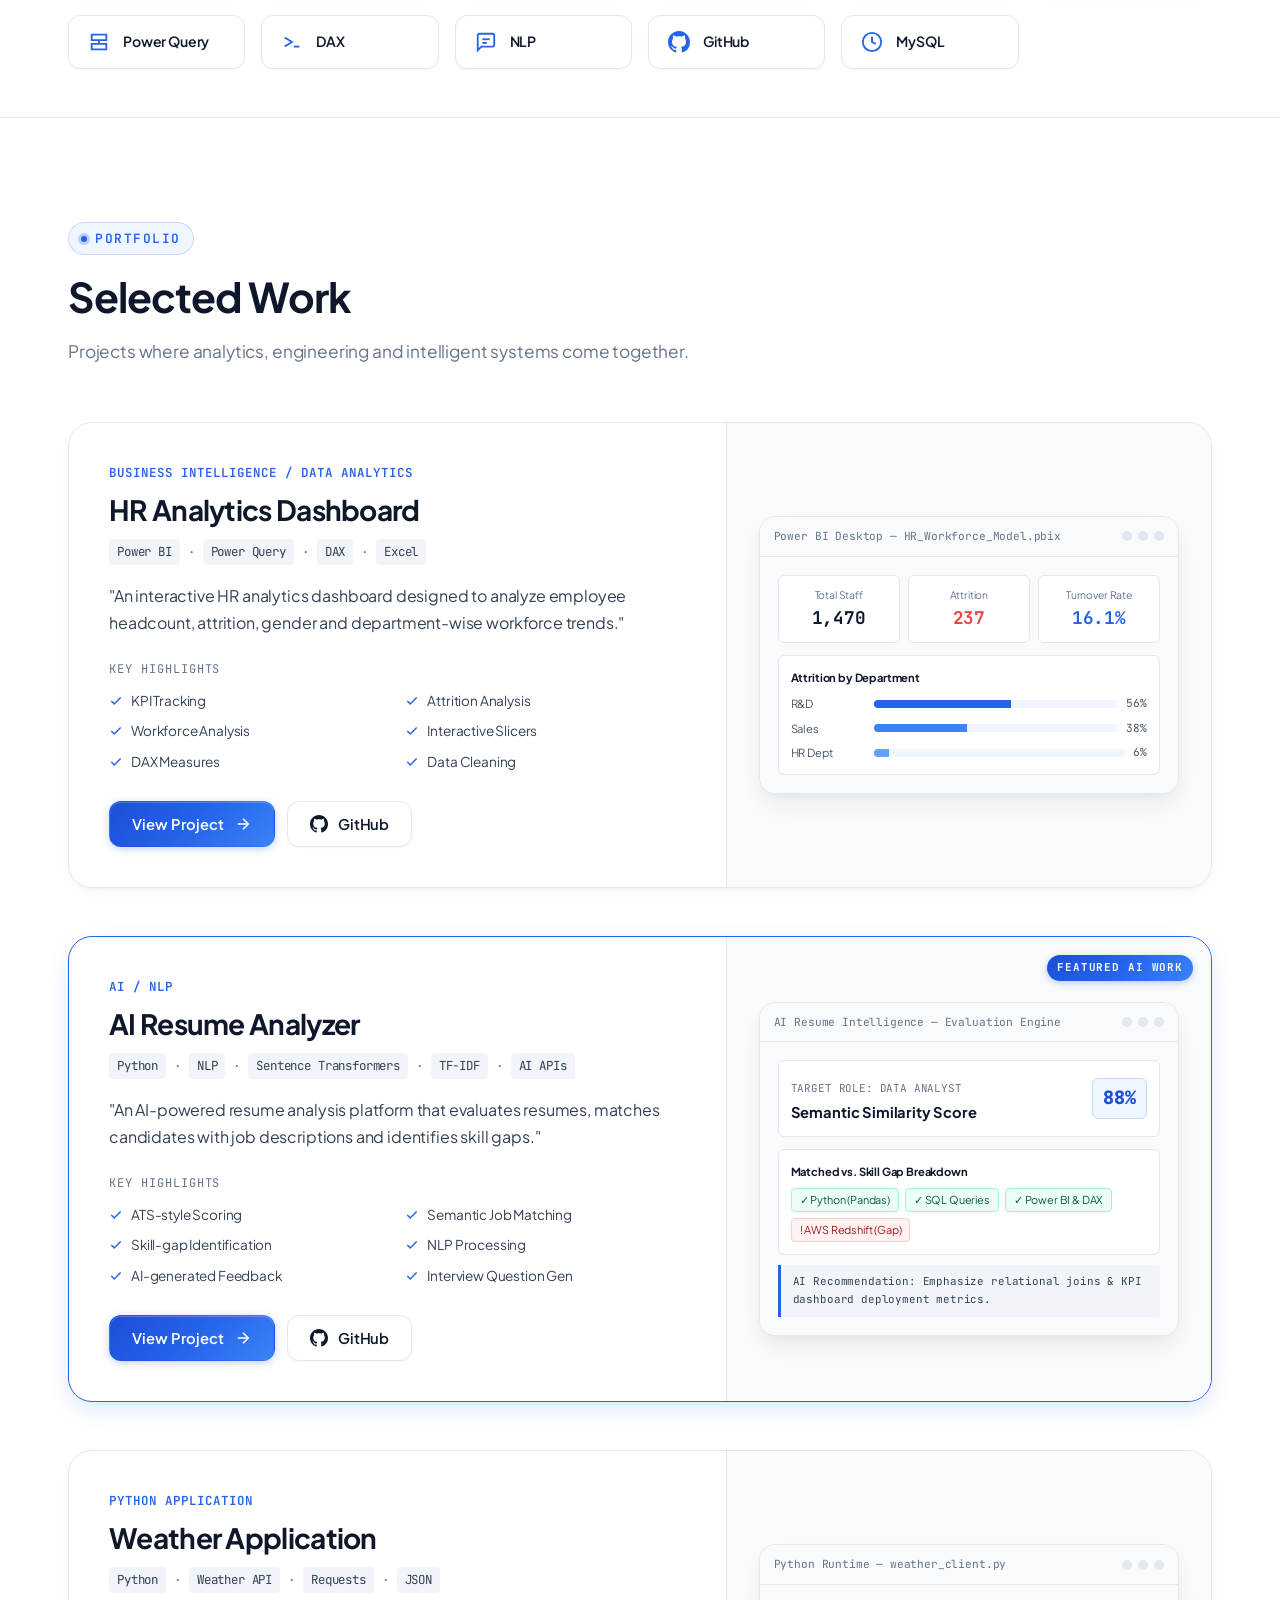
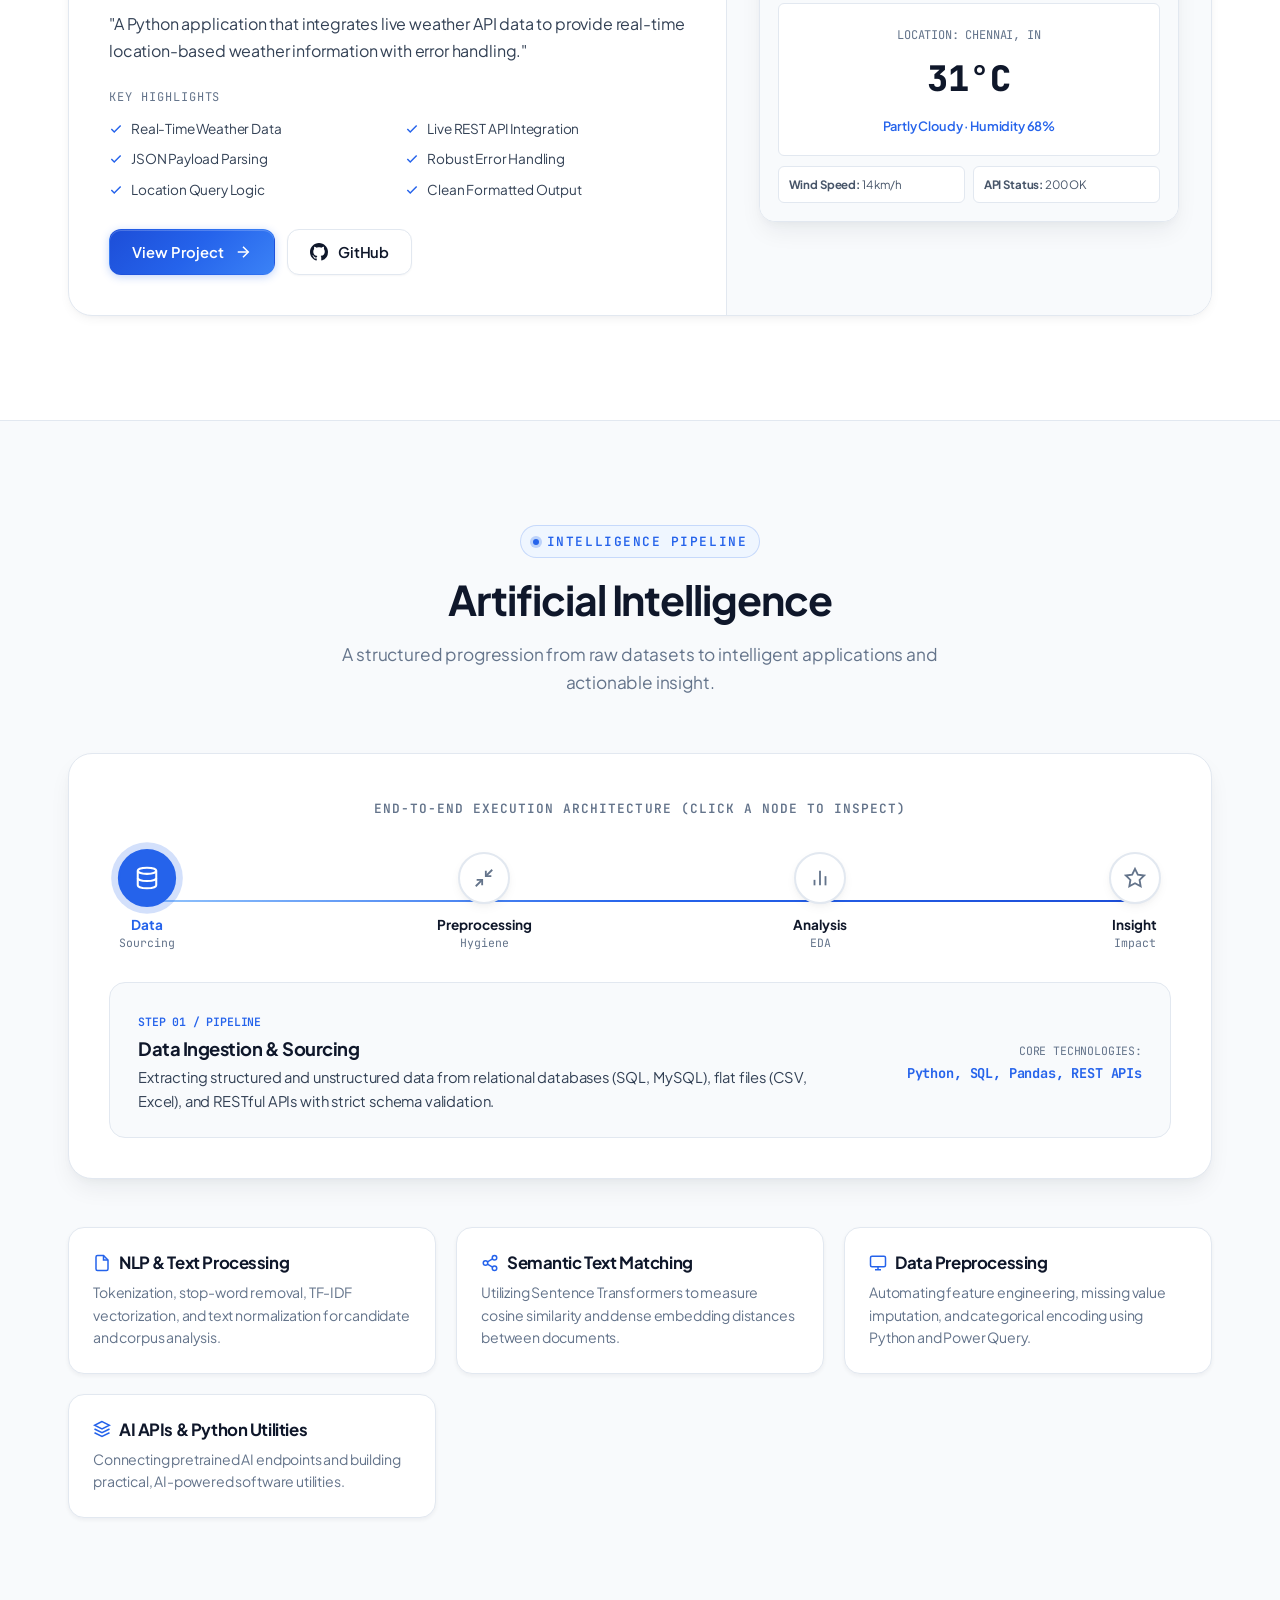
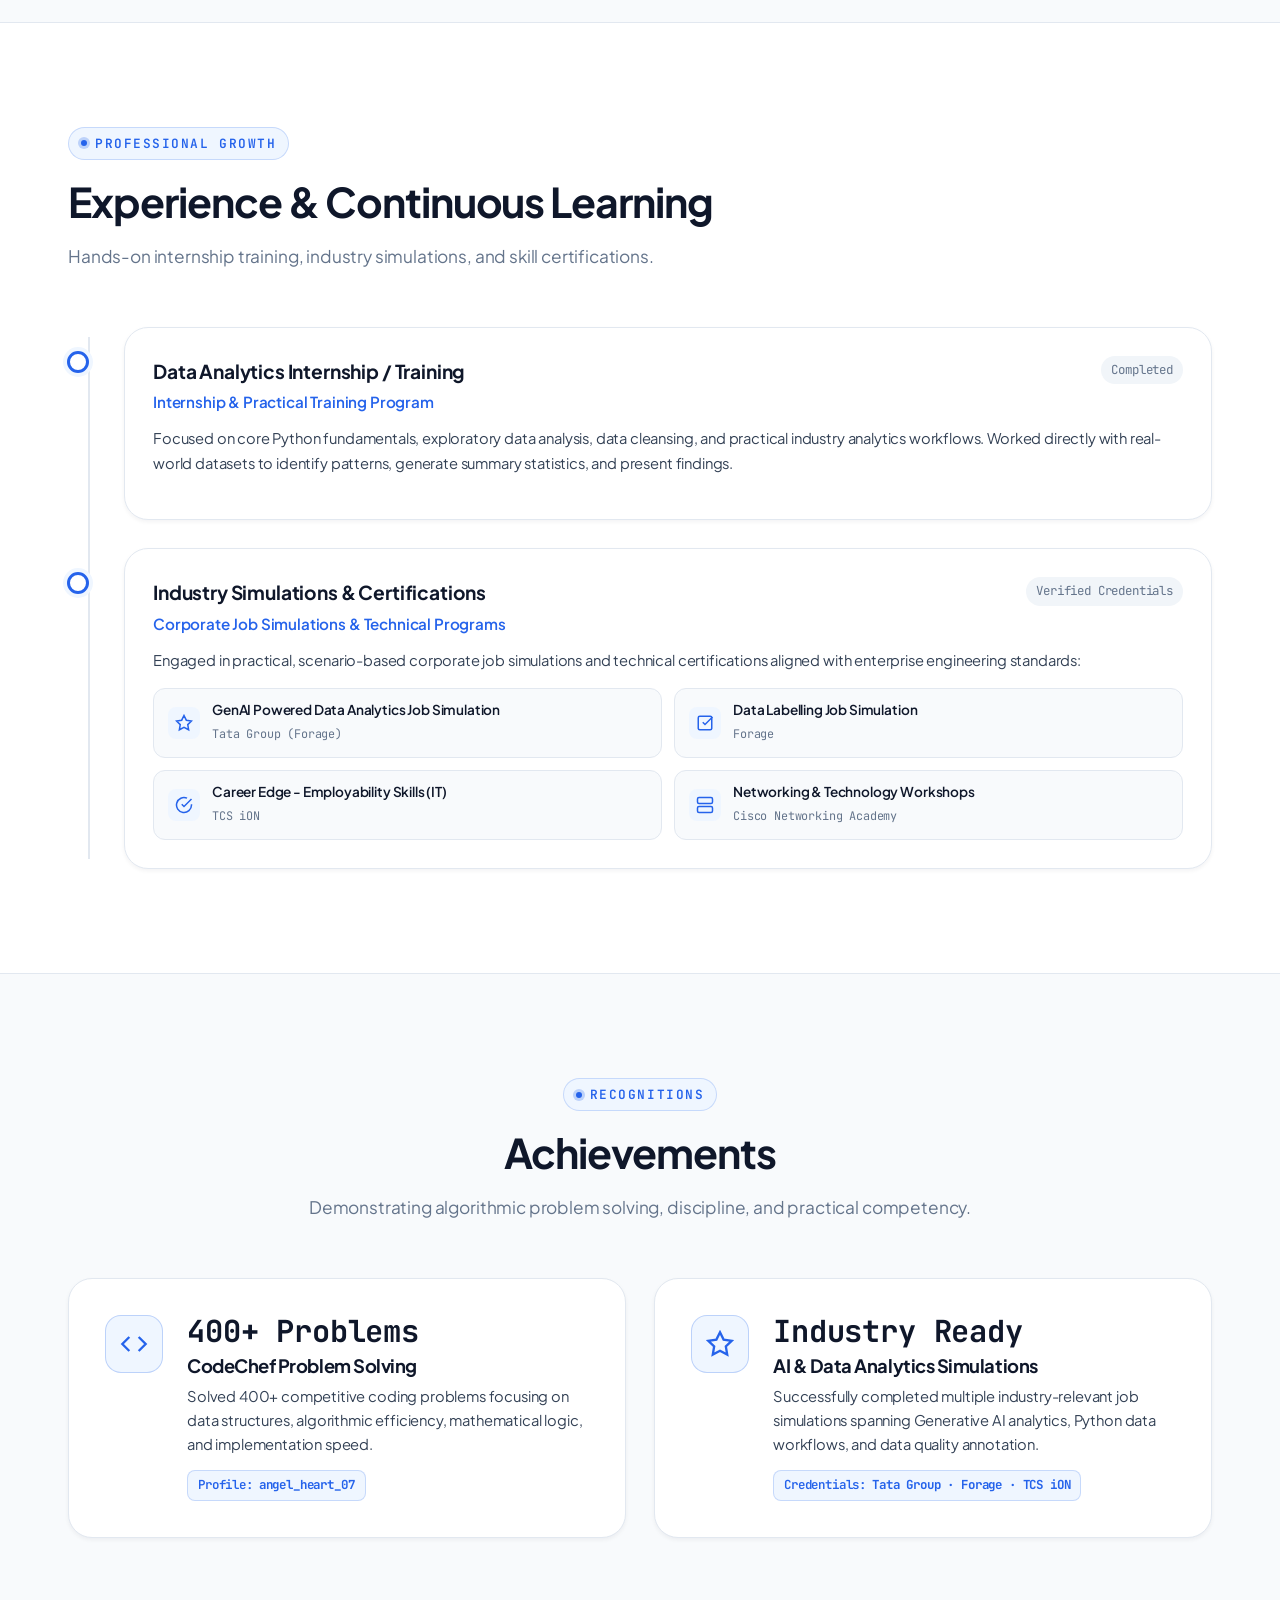
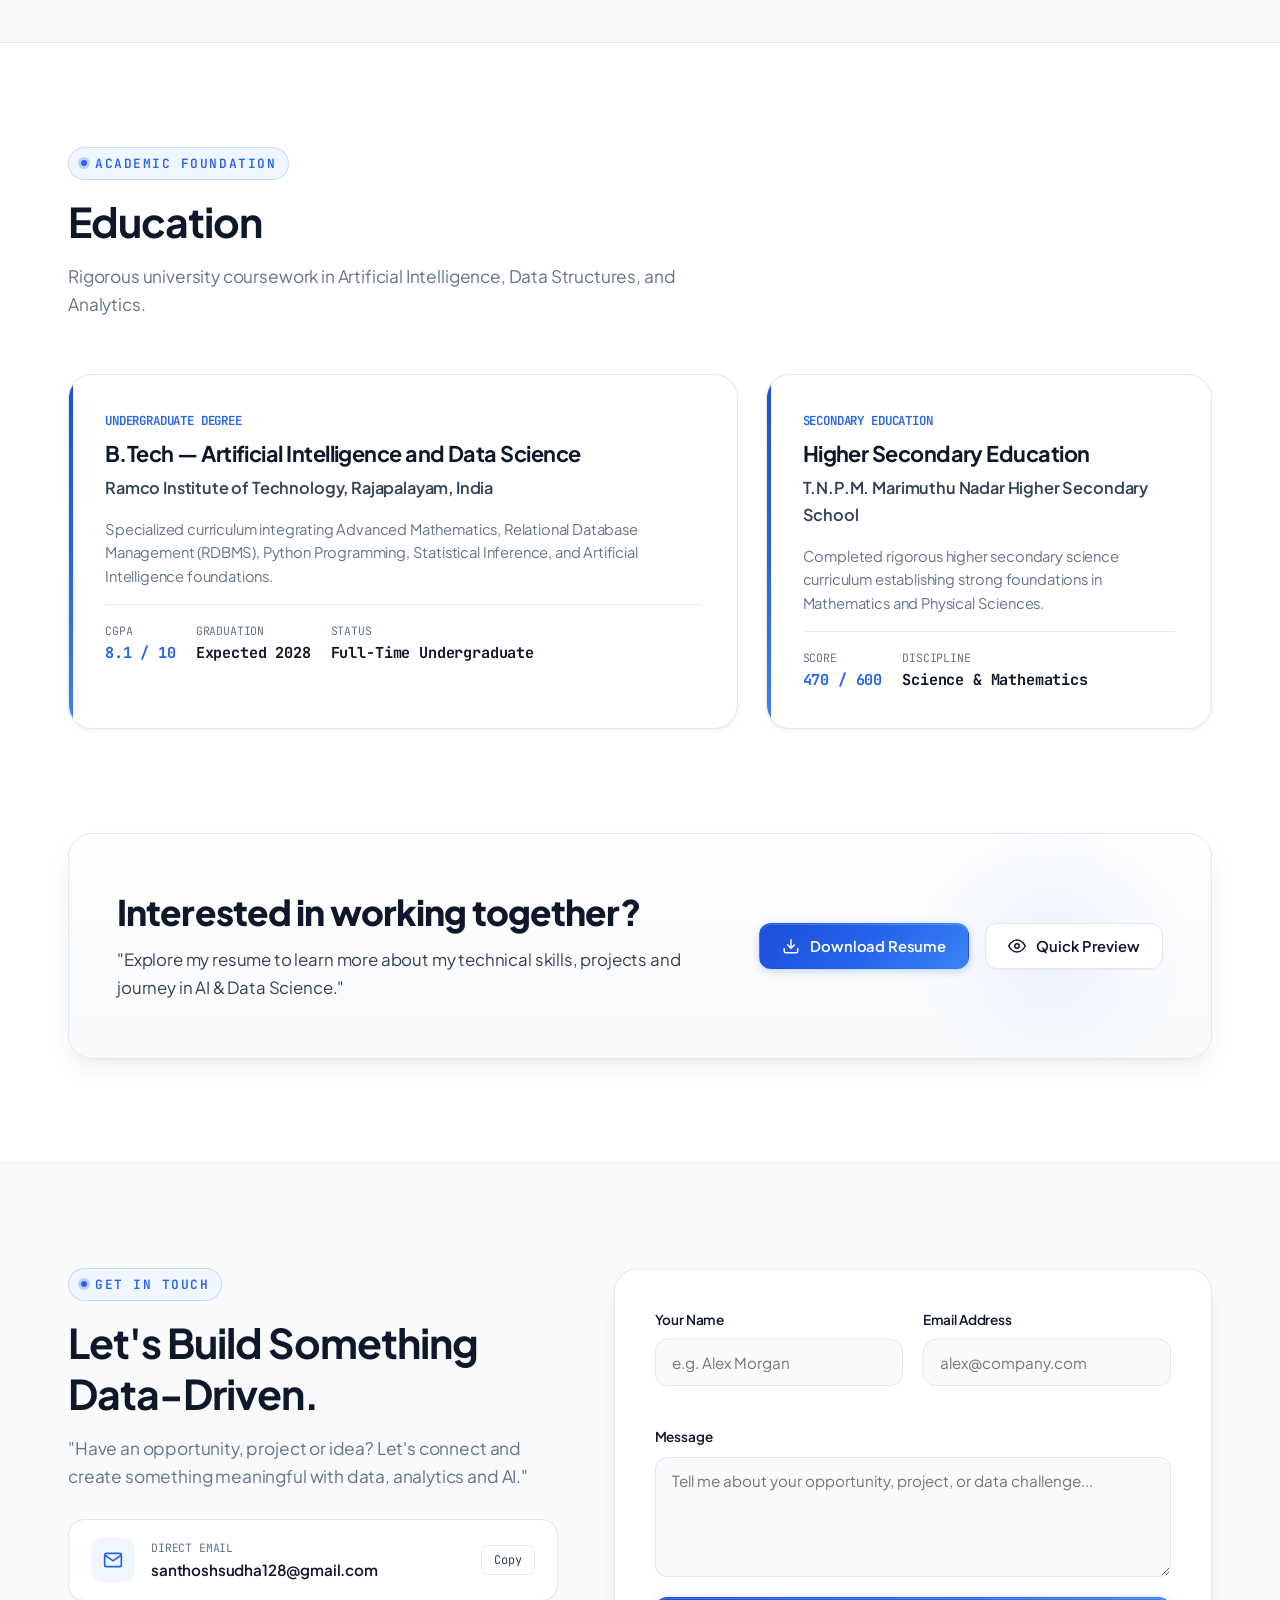
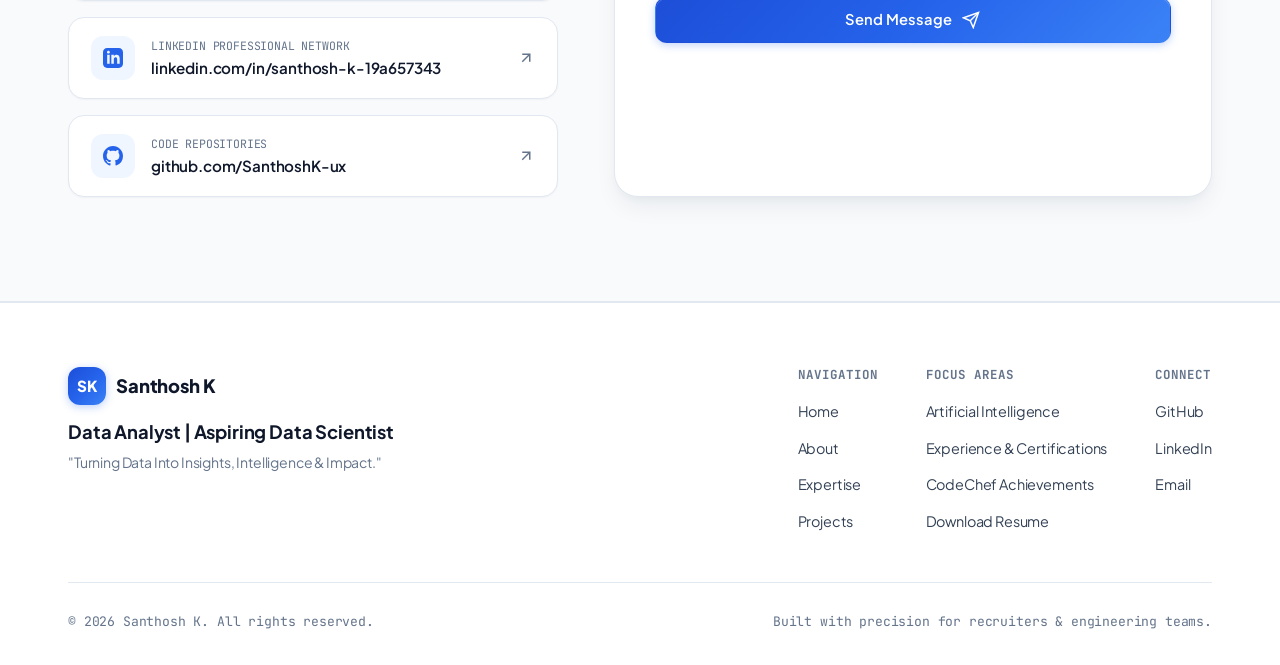
==== commit b6b4285c: "Refactor HTML for AI focus and language updates Updated various sections of the HTML file to replace" ====
--- a/index.html
+++ b/index.html
@@ -6,14 +6,14 @@
   
   <!-- SEO & Social Meta Tags -->
   <title>Santhosh K | Data Analyst | Aspiring Data Scientist</title>
-  <meta name="description" content="Portfolio of Santhosh K — Data Analyst, Aspiring Data Scientist focused on Python, SQL, Power BI, Machine Learning and AI.">
+  <meta name="description" content="Portfolio of Santhosh K — Data Analyst, Aspiring Data Scientist focused on Python, SQL, Power BI and AI.">
   <meta name="author" content="Santhosh K">
   <meta name="keywords" content="Santhosh K, Data Analyst, Aspiring Data Scientist, Power BI, Python, SQL, DAX, AI, Ramco Institute of Technology">
 
   <!-- Open Graph / Facebook -->
   <meta property="og:type" content="website">
   <meta property="og:title" content="Santhosh K | Data Analyst | Aspiring Data Scientist">
-  <meta property="og:description" content="Turning Data Into Insights, Intelligence & Impact. Building data-driven solutions with Analytics, AI & Machine Learning.">
+  <meta property="og:description" content="Turning Data Into Insights, Intelligence & Impact. Building data-driven solutions with Analytics & AI.">
   <meta property="og:url" content="https://github.com/SanthoshK-ux">
 
   <!-- Fonts: Plus Jakarta Sans & JetBrains Mono -->
@@ -32,7 +32,7 @@
     "@type": "Person",
     "name": "Santhosh K",
     "jobTitle": "Data Analyst | Aspiring Data Scientist",
-    "description": "Technically strong AI & Data Science student building real-world solutions across Data Analytics, Data Science, Machine Learning and AI.",
+    "description": "Technically strong AI & Data Science student building real-world solutions across Data Analytics, Data Science and AI.",
     "email": "santhoshsudha128@gmail.com",
     "url": "https://github.com/SanthoshK-ux",
     "sameAs": [
@@ -72,7 +72,7 @@
           <li><a href="#about" class="nav-link">About</a></li>
           <li><a href="#expertise" class="nav-link">Expertise</a></li>
           <li><a href="#projects" class="nav-link">Projects</a></li>
-          <li><a href="#machine-learning" class="nav-link">ML &amp; AI</a></li>
+          <li><a href="#ai" class="nav-link">AI</a></li>
           <li><a href="#experience" class="nav-link">Experience</a></li>
           <li><a href="#achievements" class="nav-link">Achievements</a></li>
           <li><a href="#contact" class="nav-link">Contact</a></li>
@@ -116,12 +116,12 @@
 
           <!-- Main Heading -->
           <h1 class="hero-heading">
-            Building Data-Driven Solutions With <span class="highlight">Analytics, AI &amp; Machine Learning.</span>
+            Building Data-Driven Solutions With <span class="highlight">Analytics, Business Intelligence &amp; AI.</span>
           </h1>
 
           <!-- Supporting Text -->
           <p class="hero-lead">
-            I transform raw data into meaningful insights and intelligent solutions using Python, SQL, Business Intelligence tools, and Machine Learning.
+            I transform raw data into meaningful insights and intelligent solutions using Python, SQL, Business Intelligence tools, and AI.
           </p>
 
           <!-- Professional Role Badges -->
@@ -210,7 +210,7 @@
               <!-- Sparkline Visual -->
               <div class="pipeline-graph">
                 <div class="graph-label">
-                  <span>WORKFORCE ATTRITION MODEL (DAX MEASURE)</span>
+                  <span>WORKFORCE ATTRITION ANALYSIS (DAX MEASURE)</span>
                   <span style="color: var(--accent-blue);">RATE: 16.1%</span>
                 </div>
                 <svg class="sparkline-svg" viewBox="0 0 320 70" preserveAspectRatio="none">
@@ -312,15 +312,15 @@
               I am an undergraduate student specializing in <strong>Artificial Intelligence and Data Science</strong> at Ramco Institute of Technology, passionate about building robust, data-centric solutions.
             </p>
             <p>
-              My focus centers on bridging the gap between raw data, analytical insights, and machine intelligence. With hands-on experience in <strong>Python, SQL, Power BI, DAX, and Machine Learning</strong>, I design analytical dashboards that uncover patterns and build intelligent workflows that solve tangible problems.
+              My focus centers on bridging the gap between raw data, analytical insights, and intelligent applications. With hands-on experience in <strong>Python, SQL, Power BI, DAX, and AI-powered workflows</strong>, I design analytical dashboards that uncover patterns and build intelligent workflows that solve tangible problems.
             </p>
             <div class="about-highlight-box">
               <p>
-                "Turning Data Into Insights, Intelligence &amp; Impact — progressing from analytical rigor to scalable predictive modeling."
+                "Turning Data Into Insights, Intelligence &amp; Impact — progressing from analytical rigor to scalable, intelligent solutions."
               </p>
             </div>
             <p>
-              Rather than rushing to surface-level abstractions, I prioritize strong foundations: understanding data hygiene, statistical distributions, database querying, and model evaluation metrics before deployment.
+              Rather than rushing to surface-level abstractions, I prioritize strong foundations: understanding data hygiene, statistical distributions, database querying, and rigorous validation before deployment.
             </p>
           </div>
 
@@ -459,7 +459,7 @@
             </div>
             <h3 class="capability-title">Data Science</h3>
             <p style="color: var(--text-muted); font-size: 0.92rem; margin-bottom: 16px;">
-              Applying computational modeling, database querying, and exploratory data analysis to uncover hidden trends.
+              Applying computational analysis, database querying, and exploratory data analysis to uncover hidden trends.
             </p>
             <div class="capability-pills">
               <span class="capability-pill">Python</span>
@@ -467,11 +467,11 @@
               <span class="capability-pill">Data Preprocessing</span>
               <span class="capability-pill">Statistical Analysis</span>
               <span class="capability-pill">Exploratory Data Analysis</span>
-              <span class="capability-pill">Machine Learning</span>
-            </div>
-          </div>
-
-          <!-- Card 04: AI & Machine Learning -->
+              <span class="capability-pill">Data Storytelling</span>
+            </div>
+          </div>
+
+          <!-- Card 04: Artificial Intelligence -->
           <div class="capability-card">
             <div class="capability-top">
               <span class="capability-number">04</span>
@@ -482,14 +482,14 @@
                 </svg>
               </div>
             </div>
-            <h3 class="capability-title">AI &amp; Machine Learning</h3>
+            <h3 class="capability-title">Artificial Intelligence</h3>
             <p style="color: var(--text-muted); font-size: 0.92rem; margin-bottom: 16px;">
               Developing natural language workflows, vector embeddings, and intelligent applications powered by AI.
             </p>
             <div class="capability-pills">
-              <span class="capability-pill">Machine Learning</span>
               <span class="capability-pill">NLP</span>
               <span class="capability-pill">Semantic Text Matching</span>
+              <span class="capability-pill">Text Embeddings</span>
               <span class="capability-pill">AI APIs</span>
               <span class="capability-pill">Resume Intelligence</span>
               <span class="capability-pill">AI-powered Applications</span>
@@ -593,20 +593,6 @@
               </svg>
             </div>
             <span class="tech-name">DAX</span>
-          </div>
-
-          <!-- Machine Learning -->
-          <div class="tech-badge">
-            <div class="tech-icon">
-              <svg viewBox="0 0 24 24" width="22" height="22" fill="none" stroke="#2563EB" stroke-width="2">
-                <circle cx="18" cy="5" r="3"></circle>
-                <circle cx="6" cy="12" r="3"></circle>
-                <circle cx="18" cy="19" r="3"></circle>
-                <line x1="8.59" y1="13.51" x2="15.42" y2="17.49"></line>
-                <line x1="15.41" y1="6.51" x2="8.59" y2="10.49"></line>
-              </svg>
-            </div>
-            <span class="tech-name">Machine Learning</span>
           </div>
 
           <!-- NLP -->
@@ -788,7 +774,7 @@
           <!-- PROJECT 02: AI Resume Analyzer (Featured Prominently) -->
           <article class="project-card-large featured-ai">
             <div class="project-details">
-              <span class="project-category">AI / NLP / Machine Learning</span>
+              <span class="project-category">AI / NLP</span>
               <h3 class="project-title">AI Resume Analyzer</h3>
               <div class="project-tech-bar">
                 <span>Python</span> · <span>NLP</span> · <span>Sentence Transformers</span> · <span>TF-IDF</span> · <span>AI APIs</span>
@@ -991,18 +977,18 @@
     </section>
 
     <!-- ==========================================================================
-         Dedicated Machine Learning & AI Section
+         Dedicated Artificial Intelligence Section
          ========================================================================== -->
-    <section class="section section-alt" id="machine-learning">
+    <section class="section section-alt" id="ai">
       <div class="container">
         <div class="section-header center">
           <div class="eyebrow">
             <span class="eyebrow-dot"></span>
             Intelligence Pipeline
           </div>
-          <h2 class="section-title">Machine Learning &amp; AI</h2>
+          <h2 class="section-title">Artificial Intelligence</h2>
           <p class="section-subtitle">
-            A structured progression from raw datasets to predictive inference and intelligent applications.
+            A structured progression from raw datasets to intelligent applications and actionable insight.
           </p>
         </div>
 
@@ -1055,32 +1041,8 @@
               <span class="step-sublabel">EDA</span>
             </button>
 
-            <!-- Node 4: Model -->
-            <button class="pipeline-step" data-step="model" aria-label="Step 4: Model">
-              <div class="step-node">
-                <svg fill="none" stroke="currentColor" stroke-width="2" viewBox="0 0 24 24">
-                  <circle cx="12" cy="12" r="10"></circle>
-                  <polygon points="10 8 16 12 10 16 10 8"></polygon>
-                </svg>
-              </div>
-              <span class="step-label">Model</span>
-              <span class="step-sublabel">Training</span>
-            </button>
-
-            <!-- Node 5: Prediction -->
-            <button class="pipeline-step" data-step="prediction" aria-label="Step 5: Prediction">
-              <div class="step-node">
-                <svg fill="none" stroke="currentColor" stroke-width="2" viewBox="0 0 24 24">
-                  <path d="M22 11.08V12a10 10 0 1 1-5.93-9.14"></path>
-                  <polyline points="22 4 12 14.01 9 11.01"></polyline>
-                </svg>
-              </div>
-              <span class="step-label">Prediction</span>
-              <span class="step-sublabel">Inference</span>
-            </button>
-
-            <!-- Node 6: Insight -->
-            <button class="pipeline-step" data-step="insight" aria-label="Step 6: Insight">
+            <!-- Node 4: Insight -->
+            <button class="pipeline-step" data-step="insight" aria-label="Step 4: Insight">
               <div class="step-node">
                 <svg fill="none" stroke="currentColor" stroke-width="2" viewBox="0 0 24 24">
                   <polygon points="12 2 15.09 8.26 22 9.27 17 14.14 18.18 21.02 12 17.77 5.82 21.02 7 14.14 2 9.27 8.91 8.26 12 2"></polygon>
@@ -1109,21 +1071,8 @@
           </div>
         </div>
 
-        <!-- ML Competencies Breakdown -->
+        <!-- AI Competencies Breakdown -->
         <div class="ml-capabilities-grid">
-          <div class="ml-capability-box">
-            <h4>
-              <svg fill="none" stroke="currentColor" stroke-width="2" viewBox="0 0 24 24">
-                <circle cx="12" cy="12" r="10"></circle>
-                <path d="M8 14s1.5 2 4 2 4-2 4-2"></path>
-                <line x1="9" y1="9" x2="9.01" y2="9"></line>
-                <line x1="15" y1="9" x2="15.01" y2="9"></line>
-              </svg>
-              Machine Learning
-            </h4>
-            <p>Developing foundational regression, classification, and clustering pipelines with clean evaluation methodologies.</p>
-          </div>
-
           <div class="ml-capability-box">
             <h4>
               <svg fill="none" stroke="currentColor" stroke-width="2" viewBox="0 0 24 24">
@@ -1164,25 +1113,13 @@
           <div class="ml-capability-box">
             <h4>
               <svg fill="none" stroke="currentColor" stroke-width="2" viewBox="0 0 24 24">
-                <path d="M18 20V10"></path>
-                <path d="M12 20V4"></path>
-                <path d="M6 20v-6"></path>
-              </svg>
-              Model Evaluation
-            </h4>
-            <p>Analyzing precision, recall, F1-scores, accuracy, and confusion matrices to rigorously validate algorithmic behavior.</p>
-          </div>
-
-          <div class="ml-capability-box">
-            <h4>
-              <svg fill="none" stroke="currentColor" stroke-width="2" viewBox="0 0 24 24">
                 <polygon points="12 2 2 7 12 12 22 7 12 2"></polygon>
                 <polyline points="2 17 12 22 22 17"></polyline>
                 <polyline points="2 12 12 17 22 12"></polyline>
               </svg>
-              AI APIs &amp; Python ML
+              AI APIs &amp; Python Utilities
             </h4>
-            <p>Connecting pretrained model endpoints and building practical AI-powered software utilities.</p>
+            <p>Connecting pretrained AI endpoints and building practical, AI-powered software utilities.</p>
           </div>
         </div>
       </div>
@@ -1253,19 +1190,6 @@
                 <div class="cert-item">
                   <div class="cert-icon">
                     <svg fill="none" stroke="currentColor" stroke-width="2" viewBox="0 0 24 24">
-                      <circle cx="12" cy="12" r="10"></circle>
-                      <polyline points="12 6 12 12 14 14"></polyline>
-                    </svg>
-                  </div>
-                  <div class="cert-details">
-                    <b>Machine Learning using Python</b>
-                    <span>Simplilearn</span>
-                  </div>
-                </div>
-
-                <div class="cert-item">
-                  <div class="cert-icon">
-                    <svg fill="none" stroke="currentColor" stroke-width="2" viewBox="0 0 24 24">
                       <rect x="3" y="3" width="18" height="18" rx="2" ry="2"></rect>
                       <polyline points="9 11 12 14 22 4"></polyline>
                     </svg>
@@ -1289,7 +1213,7 @@
                   </div>
                 </div>
 
-                <div class="cert-item" style="grid-column: 1 / -1;">
+                <div class="cert-item">
                   <div class="cert-icon">
                     <svg fill="none" stroke="currentColor" stroke-width="2" viewBox="0 0 24 24">
                       <rect x="2" y="2" width="20" height="8" rx="2" ry="2"></rect>
@@ -1359,11 +1283,11 @@
               <div class="achievement-stat">Industry Ready</div>
               <h3 class="achievement-title">AI &amp; Data Analytics Simulations</h3>
               <p class="achievement-desc">
-                Successfully completed multiple industry-relevant job simulations spanning Generative AI analytics, Python ML pipelines, and data quality annotation.
+                Successfully completed multiple industry-relevant job simulations spanning Generative AI analytics, Python data workflows, and data quality annotation.
               </p>
               <div class="achievement-badge">
                 <span>Credentials:</span>
-                <span style="font-weight: 700;">Tata Group · Simplilearn · Forage</span>
+                <span style="font-weight: 700;">Tata Group · Forage · TCS iON</span>
               </div>
             </div>
           </div>
@@ -1394,7 +1318,7 @@
             <h3 class="edu-degree">B.Tech — Artificial Intelligence and Data Science</h3>
             <div class="edu-institution">Ramco Institute of Technology, Rajapalayam, India</div>
             <p style="font-size: 0.92rem; color: var(--text-muted); line-height: 1.6; margin-bottom: 16px;">
-              Specialized curriculum integrating Advanced Mathematics, Relational Database Management (RDBMS), Python Programming, Machine Learning, Statistical Inference, and Deep Learning foundations.
+              Specialized curriculum integrating Advanced Mathematics, Relational Database Management (RDBMS), Python Programming, Statistical Inference, and Artificial Intelligence foundations.
             </p>
             <div class="edu-meta-row">
               <div class="edu-meta-item">
@@ -1609,7 +1533,7 @@
           <div class="footer-col">
             <h5>Focus Areas</h5>
             <ul class="footer-links">
-              <li><a href="#machine-learning">Machine Learning &amp; AI</a></li>
+              <li><a href="#ai">Artificial Intelligence</a></li>
               <li><a href="#experience">Experience &amp; Certifications</a></li>
               <li><a href="#achievements">CodeChef Achievements</a></li>
               <li><a href="resume.html" target="_blank">Download Resume</a></li>
